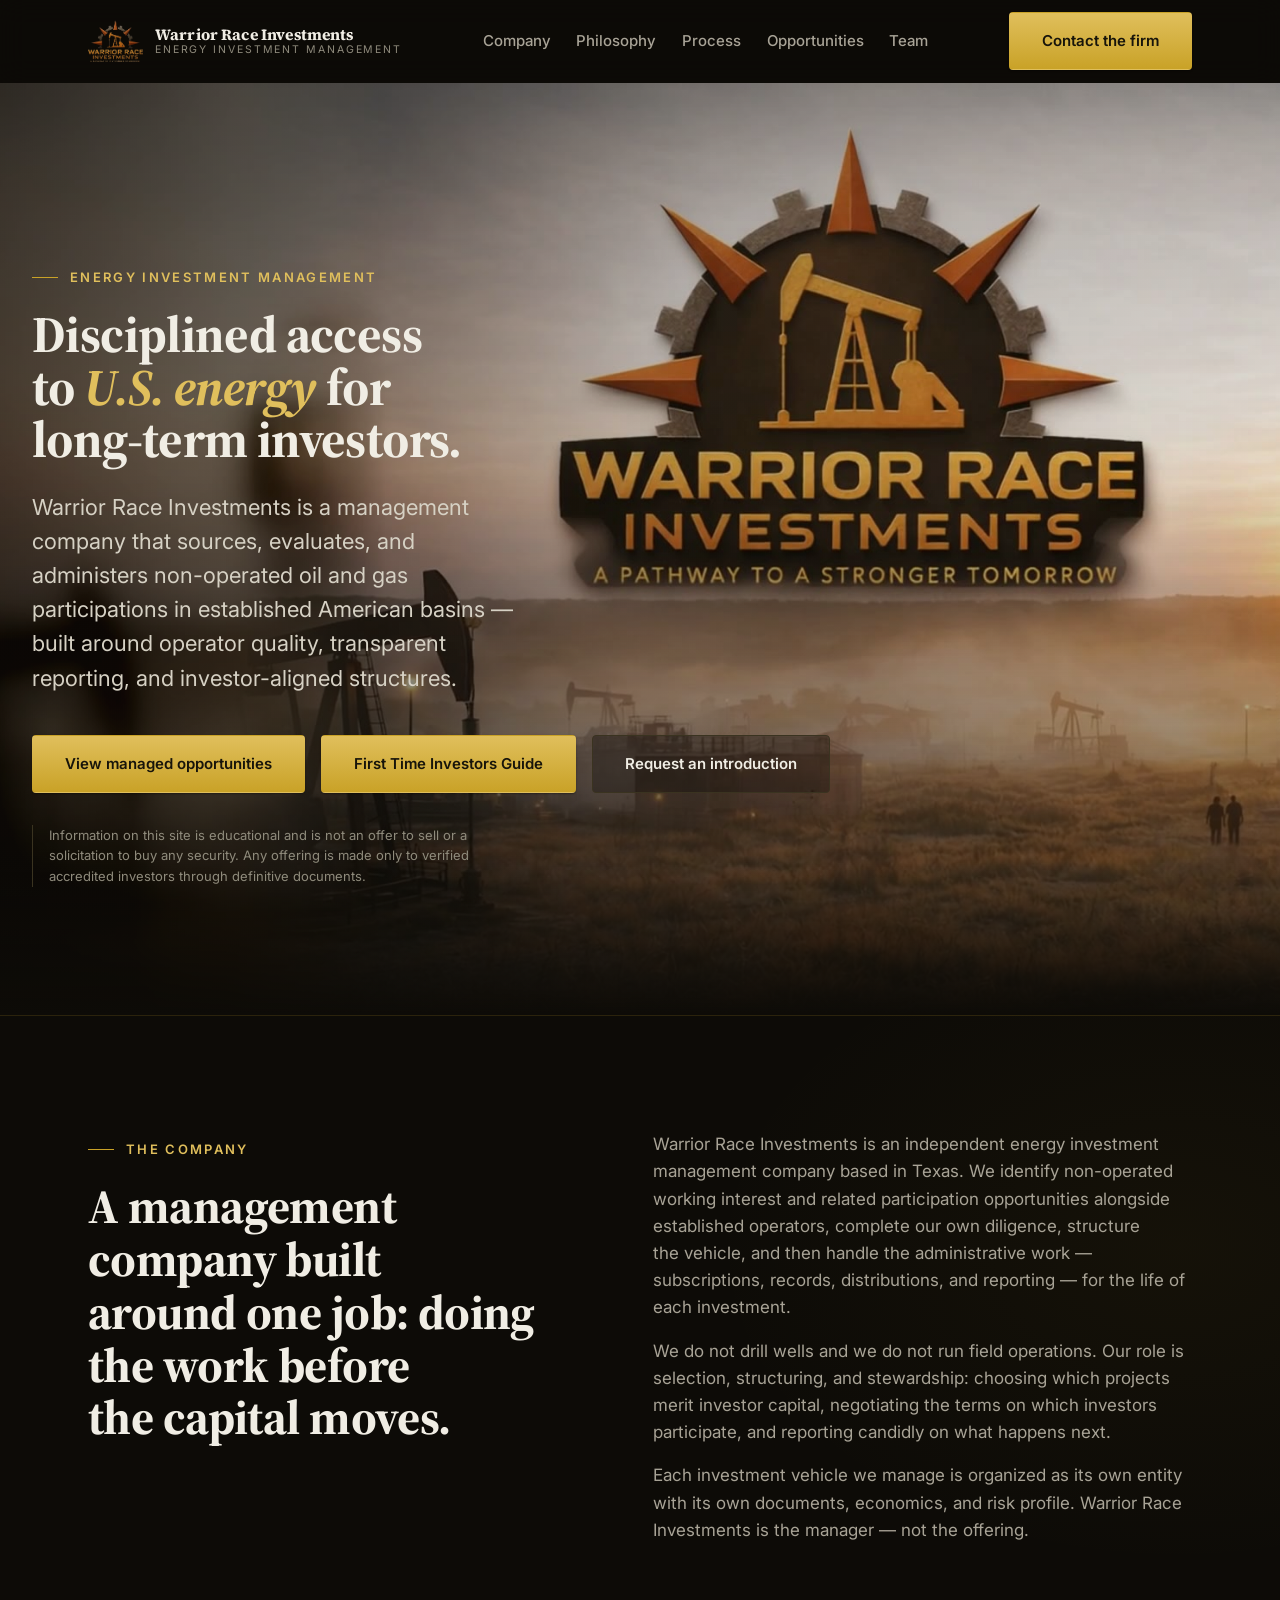
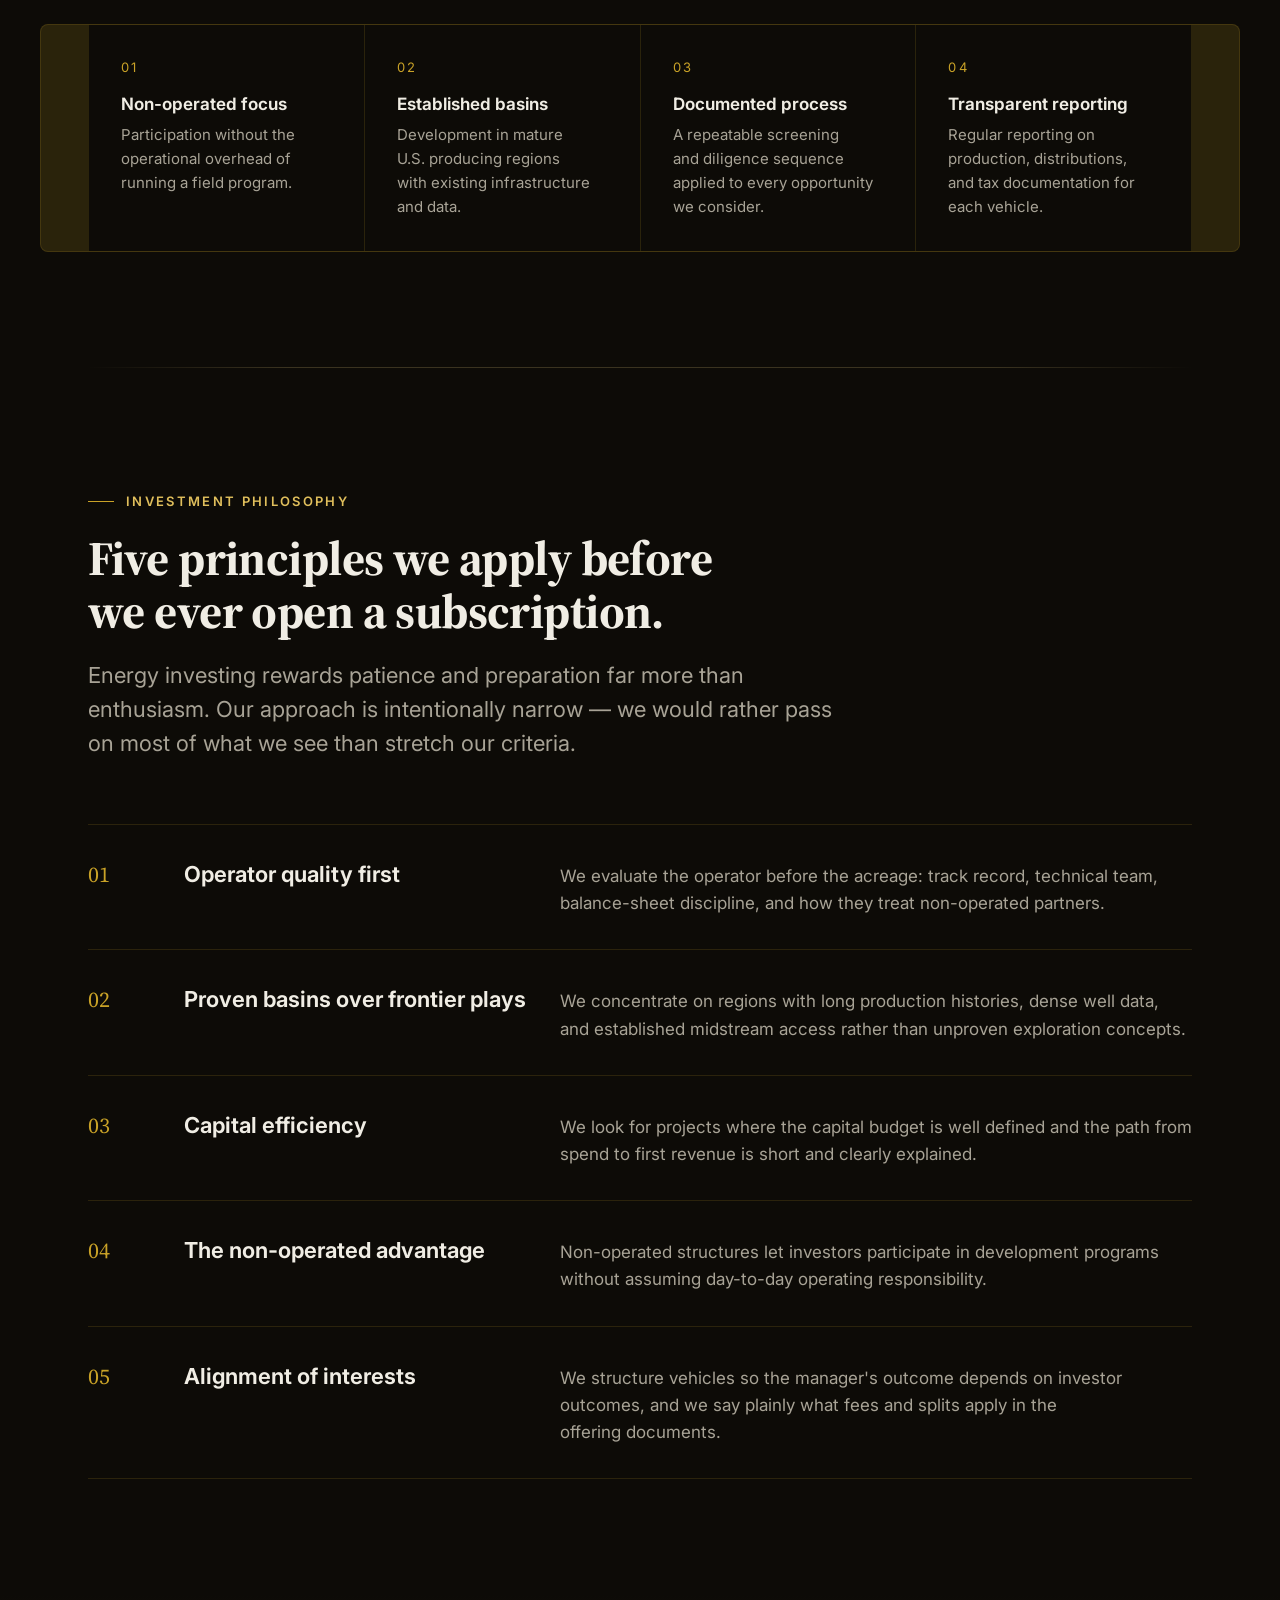
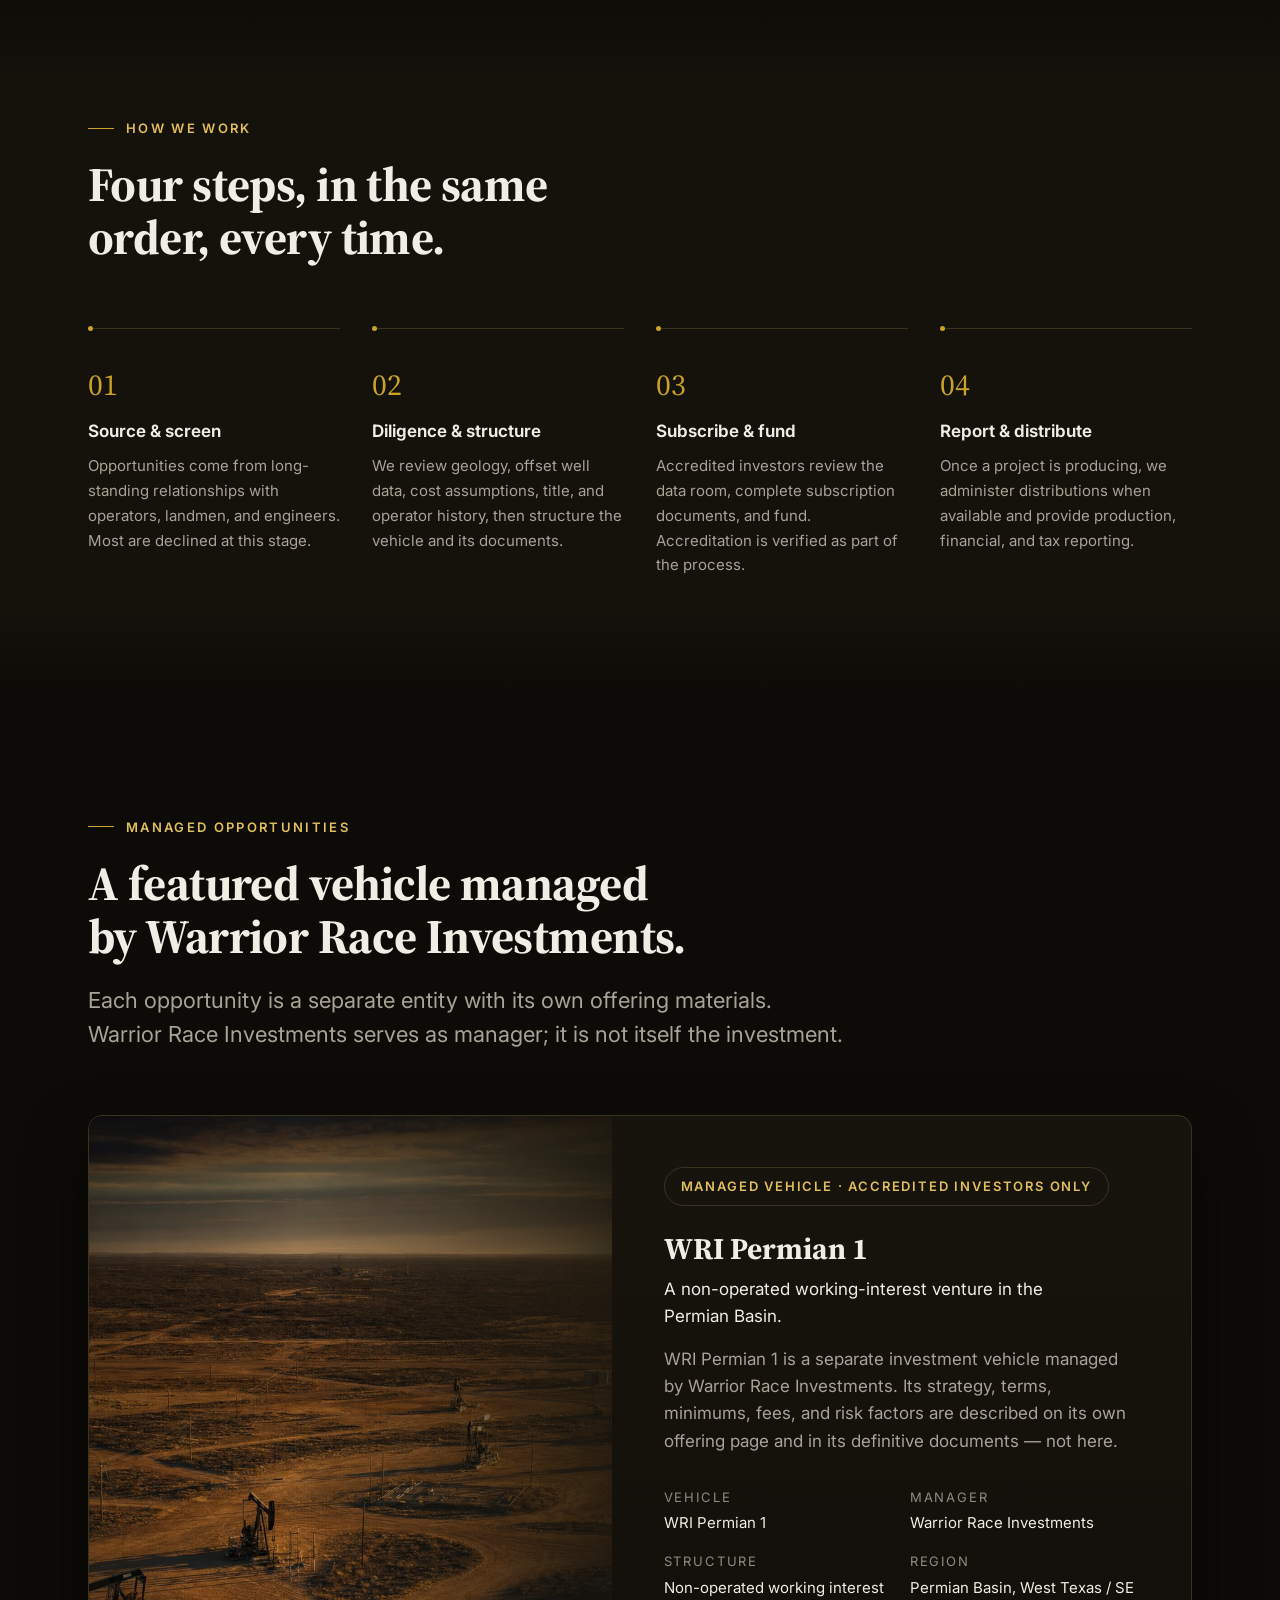
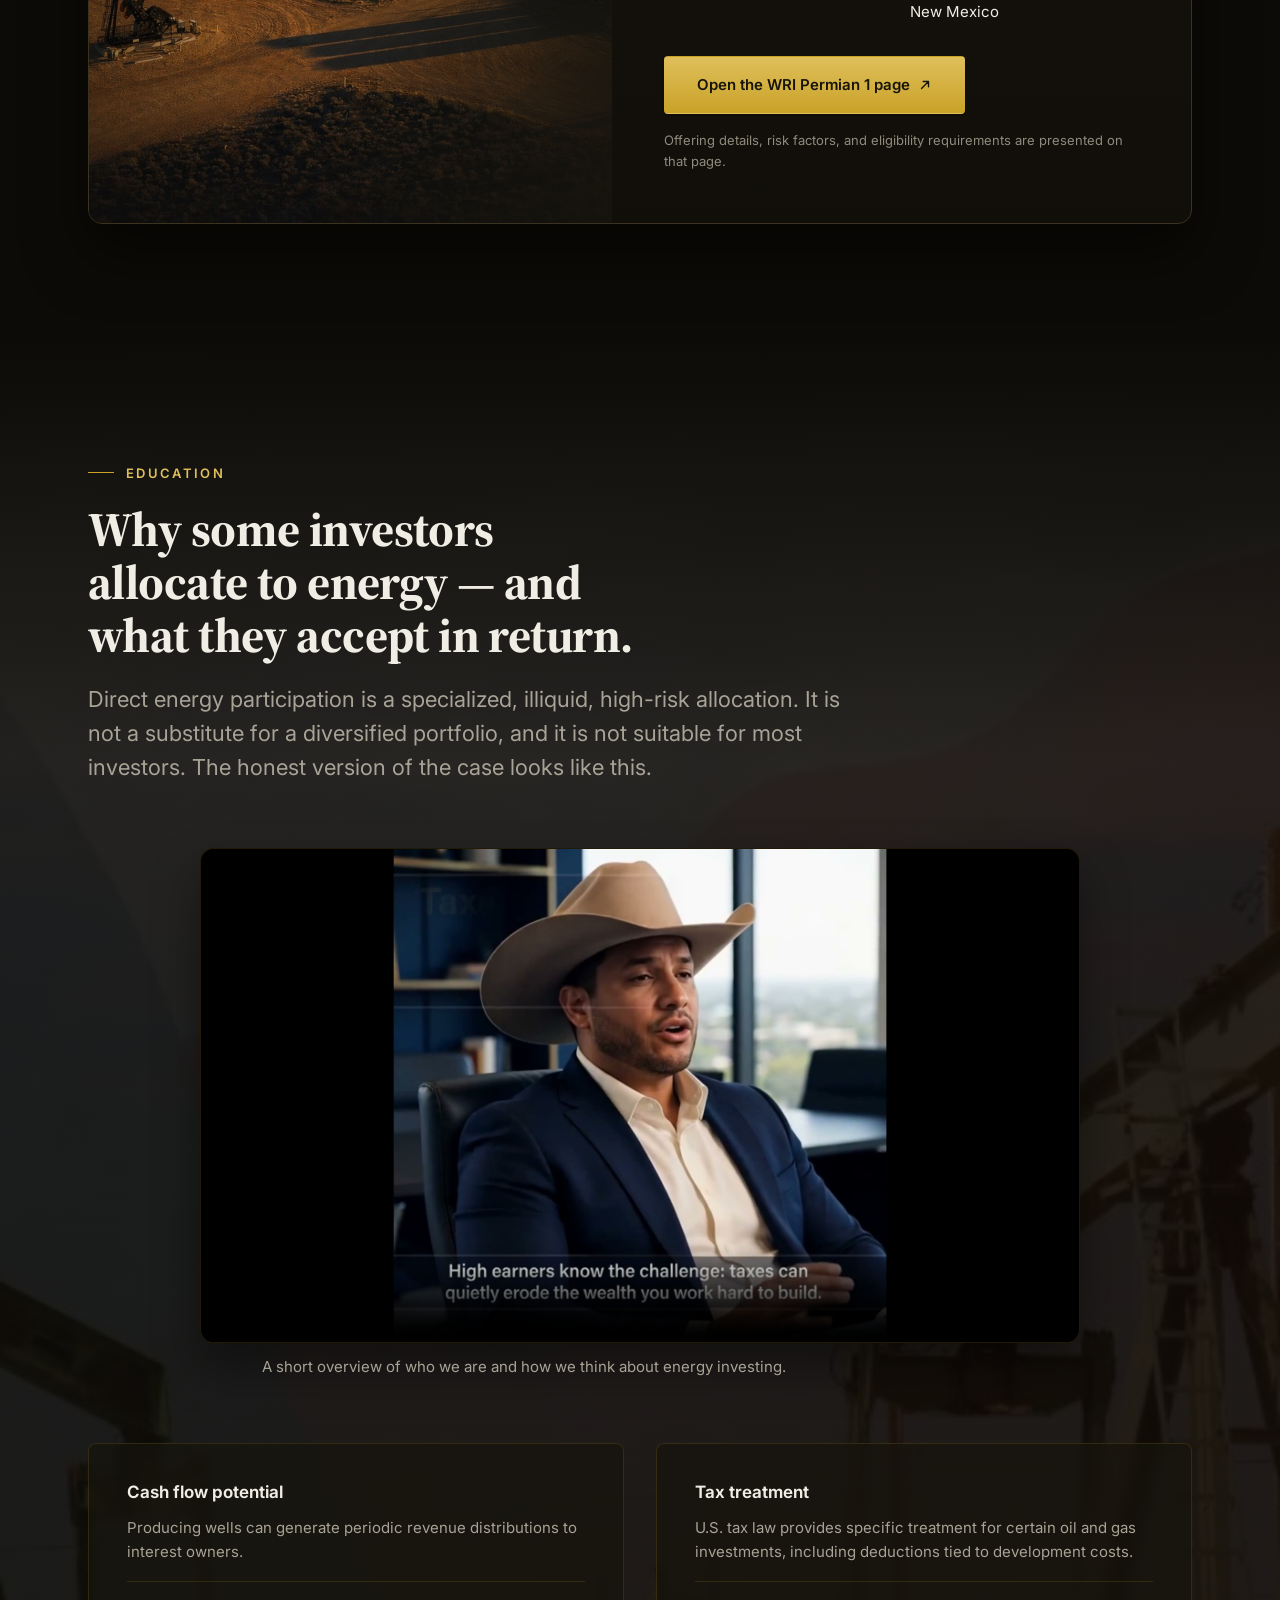
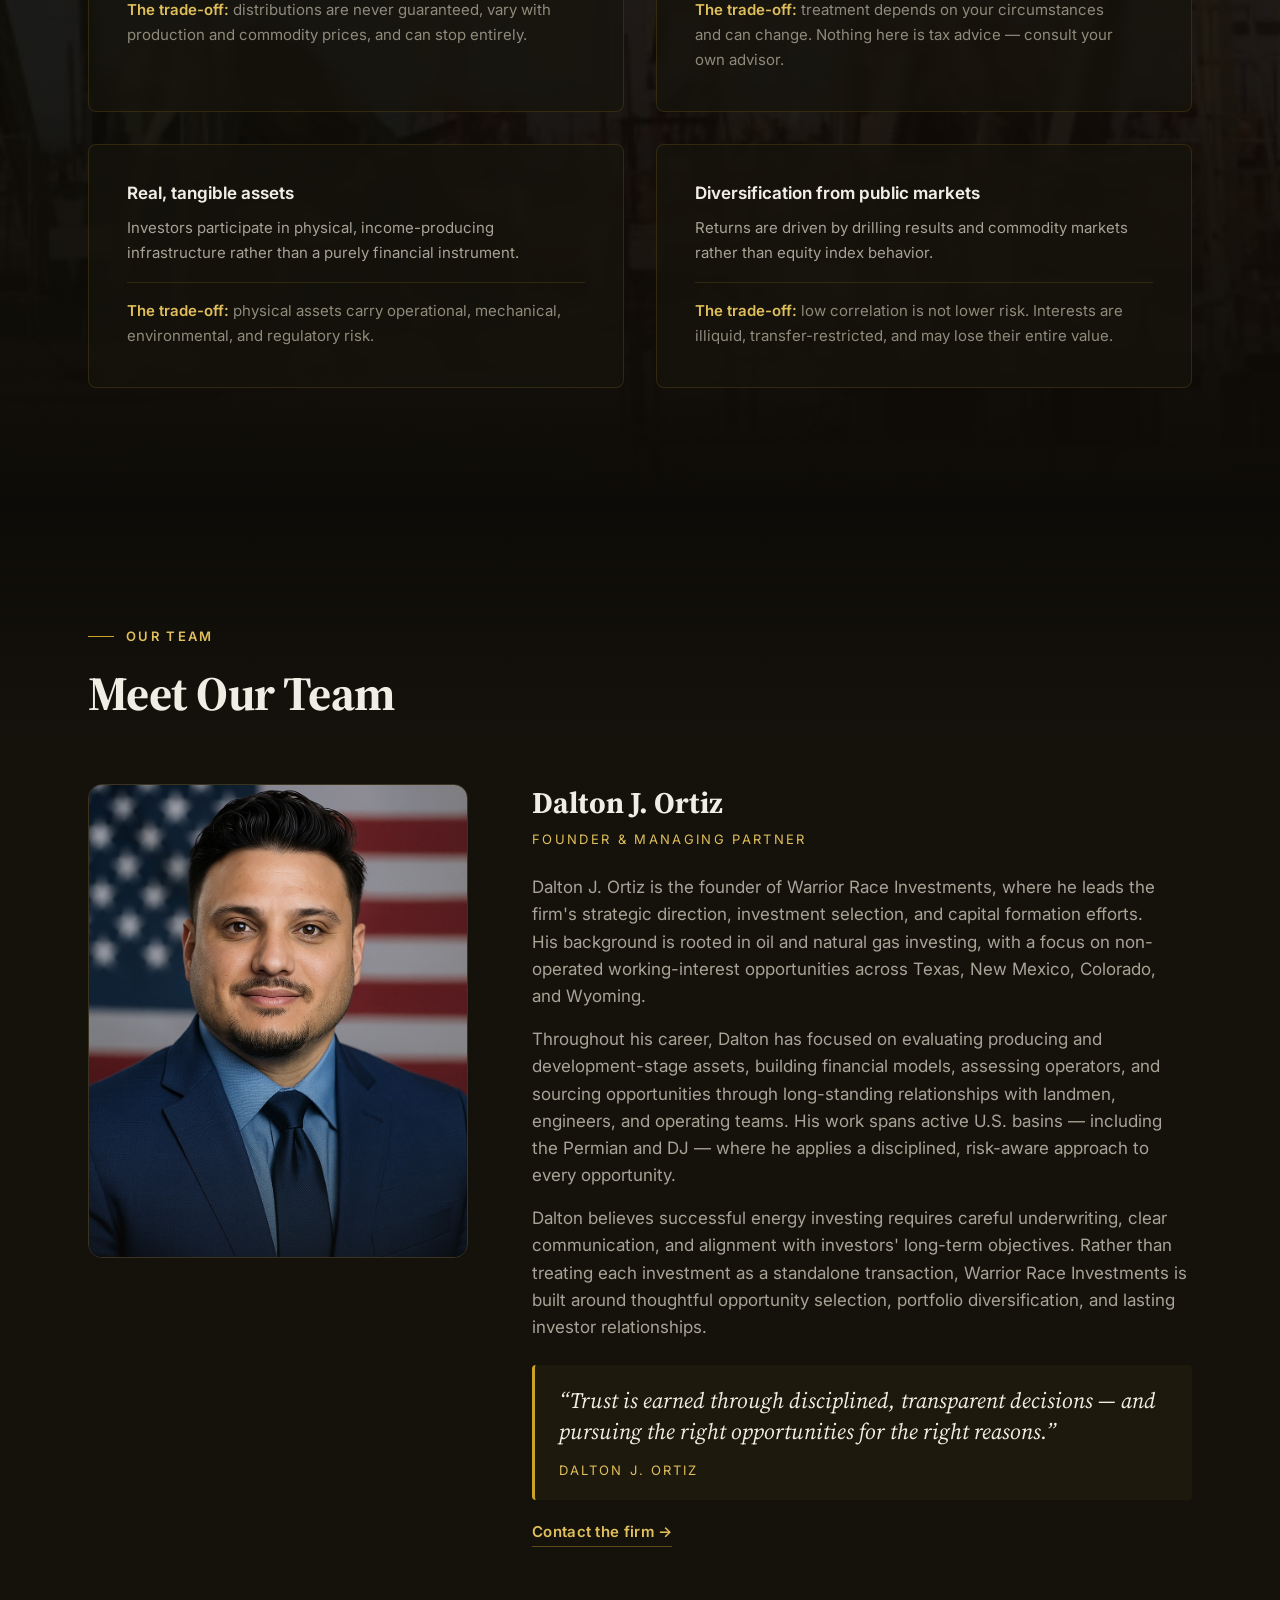
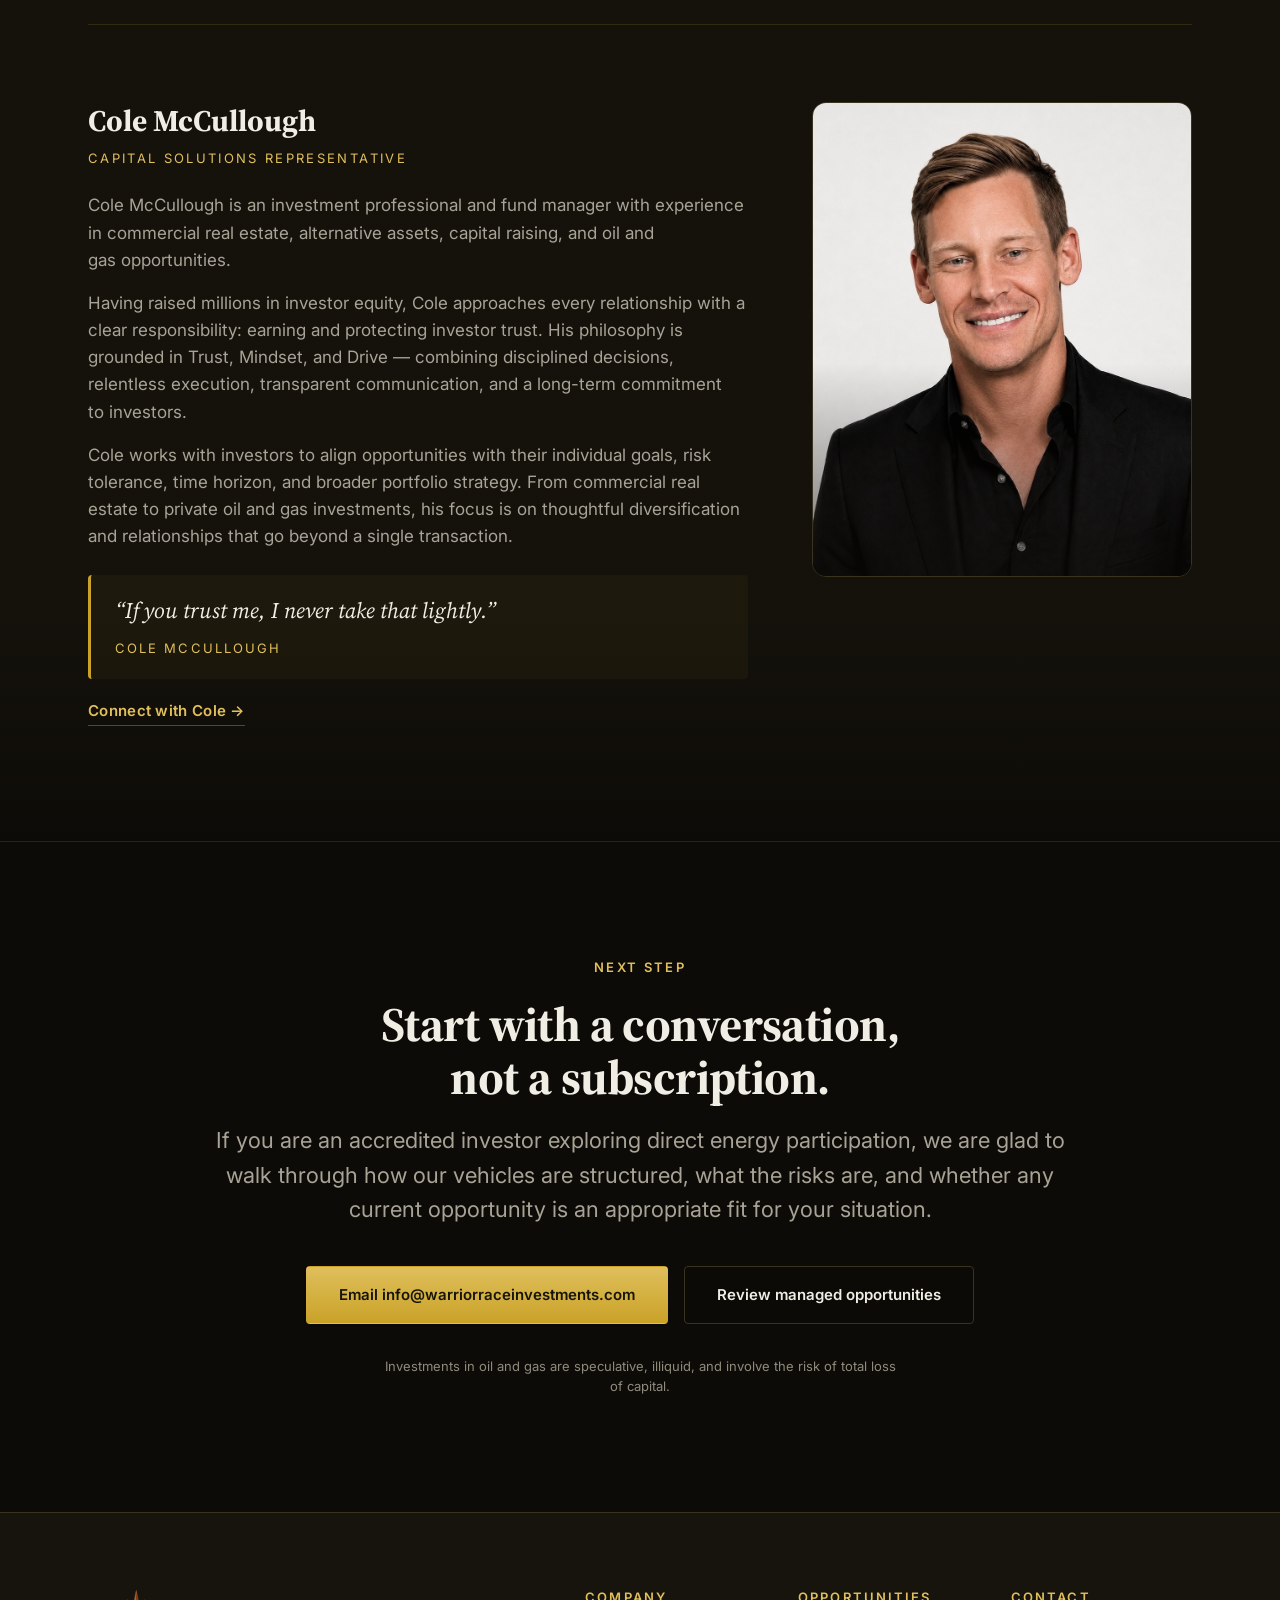
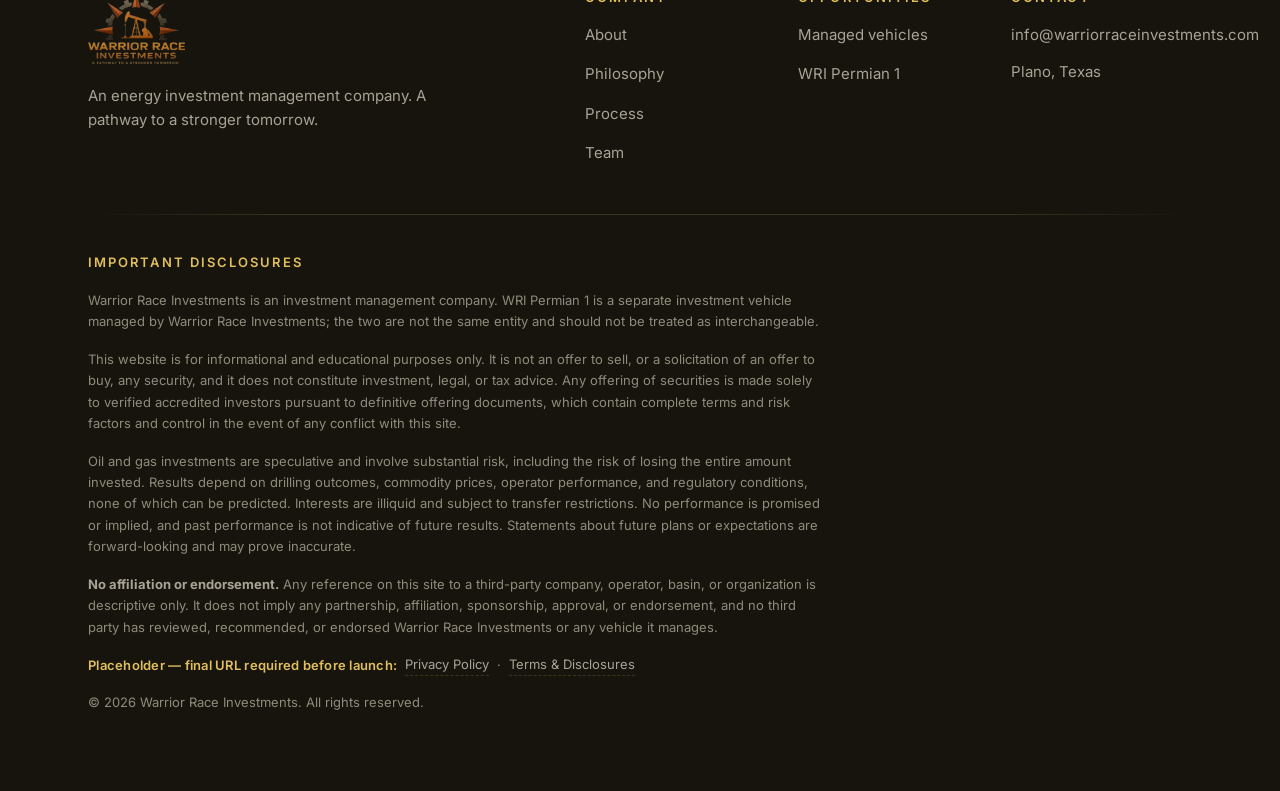
==== index.html @ 0cbcbfbf "Add investor overview video to Why energy section" ====
<!DOCTYPE html>
<html lang="en">
<head>
<meta charset="UTF-8" />
<meta name="viewport" content="width=device-width, initial-scale=1.0" />
<title>Warrior Race Investments | Energy Investment Management</title>
<meta name="description" content="Warrior Race Investments is an energy investment management company focused on disciplined, non-operated oil and gas participation for accredited investors." />
<meta property="og:title" content="Warrior Race Investments" />
<meta property="og:description" content="An energy investment management company focused on operator quality, proven U.S. basins, and transparent reporting." />
<meta property="og:type" content="website" />

<link rel="preconnect" href="https://fonts.googleapis.com" />
<link rel="preconnect" href="https://fonts.gstatic.com" crossorigin />
<link href="https://fonts.googleapis.com/css2?family=Source+Serif+4:ital,wght@0,600;0,700;1,400&family=Inter:wght@400;500;600;700&display=swap" rel="stylesheet" />

<link rel="stylesheet" href="./base.css" />
<link rel="stylesheet" href="./style.css" />

<link rel="icon" href="data:image/svg+xml,%3Csvg xmlns='http://www.w3.org/2000/svg' viewBox='0 0 32 32'%3E%3Crect width='32' height='32' fill='%230D0B07'/%3E%3Cpath d='M16 5 L23 24 H9 Z' fill='none' stroke='%23C9A227' stroke-width='1.5'/%3E%3Cline x1='6' y1='24' x2='26' y2='24' stroke='%23C9A227' stroke-width='1.5'/%3E%3C/svg%3E" />
</head>
<body>

<a class="skip-link" href="#main">Skip to content</a>

<!-- ============================== HEADER ============================== -->
<header class="site-header" id="siteHeader">
  <div class="container">
    <a class="brand" href="#top" aria-label="Warrior Race Investments — home">
      <img src="./assets/wri-logo.png" alt="Warrior Race Investments" width="524" height="401" />
      <span class="brand-wordmark">
        <span class="brand-name">Warrior Race Investments</span>
        <span class="brand-tag">Energy Investment Management</span>
      </span>
    </a>

    <nav class="site-nav" aria-label="Primary">
      <a href="#company">Company</a>
      <a href="#philosophy">Philosophy</a>
      <a href="#process">Process</a>
      <a href="#opportunities">Opportunities</a>
      <a href="#leadership">Team</a>
    </nav>

    <a class="btn btn-primary header-cta" href="mailto:info@warriorraceinvestments.com?subject=Investor%20inquiry%20%E2%80%94%20Warrior%20Race%20Investments">Contact the firm</a>
  </div>
</header>

<main id="main" tabindex="-1">

  <!-- ============================== HERO ============================== -->
  <section class="hero" id="top">
    <div class="hero-media" aria-hidden="true">
      <video
        class="hero-video"
        autoplay
        muted
        loop
        playsinline
        preload="metadata"
        poster="./assets/pipeline-sunset-poster-wide.jpg"
      >
        <source src="./assets/pipeline-sunset-hero-wide.mp4" type="video/mp4" />
      </video>
      <img
        class="hero-fallback"
        src="./assets/field-tank-battery.jpg"
        alt=""
        fetchpriority="high"
        width="1024"
        height="1024"
      />
      <div class="hero-scrim"></div>
    </div>
    <div class="container hero-inner">
      <span class="eyebrow">Energy Investment Management</span>
      <h1>Disciplined access to <em>U.S. energy</em> for long-term investors.</h1>
      <p class="subhead">
        Warrior Race Investments is a management company that sources, evaluates, and administers
        non-operated oil and gas participations in established American basins — built around
        operator quality, transparent reporting, and investor-aligned structures.
      </p>
      <div class="hero-actions">
        <a class="btn btn-primary" href="#opportunities">View managed opportunities</a>
        <a class="btn btn-primary" href="https://wripermianone.github.io/wri-landing-page/guide-request.html">First Time Investors Guide</a>
        <a class="btn btn-outline" href="mailto:info@warriorraceinvestments.com?subject=Introductory%20call%20request">Request an introduction</a>
      </div>
      <p class="hero-note">
        Information on this site is educational and is not an offer to sell or a solicitation to buy
        any security. Any offering is made only to verified accredited investors through definitive documents.
      </p>
    </div>
  </section>

  <!-- ============================== COMPANY ============================== -->
  <section class="section" id="company">
    <div class="container grid-2 reveal">
      <div>
        <p class="section-label">The Company</p>
        <h2>A management company built around one job: doing the work before the capital moves.</h2>
      </div>
      <div class="prose">
        <p>
          Warrior Race Investments is an independent energy investment management company based in
          Texas. We identify non-operated working interest and related participation opportunities
          alongside established operators, complete our own diligence, structure the vehicle, and
          then handle the administrative work — subscriptions, records, distributions, and reporting —
          for the life of each investment.
        </p>
        <p>
          We do not drill wells and we do not run field operations. Our role is selection,
          structuring, and stewardship: choosing which projects merit investor capital, negotiating
          the terms on which investors participate, and reporting candidly on what happens next.
        </p>
        <p>
          Each investment vehicle we manage is organized as its own entity with its own documents,
          economics, and risk profile. Warrior Race Investments is the manager — not the offering.
        </p>
      </div>
    </div>

    <div class="container pillars reveal" role="list">
      <div class="pillar" role="listitem">
        <span class="pillar-index">01</span>
        <h3>Non-operated focus</h3>
        <p>Participation without the operational overhead of running a field program.</p>
      </div>
      <div class="pillar" role="listitem">
        <span class="pillar-index">02</span>
        <h3>Established basins</h3>
        <p>Development in mature U.S. producing regions with existing infrastructure and data.</p>
      </div>
      <div class="pillar" role="listitem">
        <span class="pillar-index">03</span>
        <h3>Documented process</h3>
        <p>A repeatable screening and diligence sequence applied to every opportunity we consider.</p>
      </div>
      <div class="pillar" role="listitem">
        <span class="pillar-index">04</span>
        <h3>Transparent reporting</h3>
        <p>Regular reporting on production, distributions, and tax documentation for each vehicle.</p>
      </div>
    </div>
  </section>

  <div class="container"><div class="section-divider"></div></div>

  <!-- ============================== PHILOSOPHY ============================== -->
  <section class="section" id="philosophy">
    <div class="container">
      <div class="section-head reveal">
        <p class="section-label">Investment Philosophy</p>
        <h2>Five principles we apply before we ever open a subscription.</h2>
        <p class="lede">
          Energy investing rewards patience and preparation far more than enthusiasm. Our approach is
          intentionally narrow — we would rather pass on most of what we see than stretch our criteria.
        </p>
      </div>

      <ol class="principles reveal">
        <li>
          <h3>Operator quality first</h3>
          <p>We evaluate the operator before the acreage: track record, technical team, balance-sheet discipline, and how they treat non-operated partners.</p>
        </li>
        <li>
          <h3>Proven basins over frontier plays</h3>
          <p>We concentrate on regions with long production histories, dense well data, and established midstream access rather than unproven exploration concepts.</p>
        </li>
        <li>
          <h3>Capital efficiency</h3>
          <p>We look for projects where the capital budget is well defined and the path from spend to first revenue is short and clearly explained.</p>
        </li>
        <li>
          <h3>The non-operated advantage</h3>
          <p>Non-operated structures let investors participate in development programs without assuming day-to-day operating responsibility.</p>
        </li>
        <li>
          <h3>Alignment of interests</h3>
          <p>We structure vehicles so the manager's outcome depends on investor outcomes, and we say plainly what fees and splits apply in the offering documents.</p>
        </li>
      </ol>
    </div>
  </section>

  <!-- ============================== PROCESS ============================== -->
  <section class="section section-alt" id="process">
    <div class="container">
      <div class="section-head reveal">
        <p class="section-label">How We Work</p>
        <h2>Four steps, in the same order, every time.</h2>
      </div>

      <div class="steps reveal">
        <article class="step">
          <span class="step-num">01</span>
          <h3>Source &amp; screen</h3>
          <p>Opportunities come from long-standing relationships with operators, landmen, and engineers. Most are declined at this stage.</p>
        </article>
        <article class="step">
          <span class="step-num">02</span>
          <h3>Diligence &amp; structure</h3>
          <p>We review geology, offset well data, cost assumptions, title, and operator history, then structure the vehicle and its documents.</p>
        </article>
        <article class="step">
          <span class="step-num">03</span>
          <h3>Subscribe &amp; fund</h3>
          <p>Accredited investors review the data room, complete subscription documents, and fund. Accreditation is verified as part of the process.</p>
        </article>
        <article class="step">
          <span class="step-num">04</span>
          <h3>Report &amp; distribute</h3>
          <p>Once a project is producing, we administer distributions when available and provide production, financial, and tax reporting.</p>
        </article>
      </div>
    </div>
  </section>

  <!-- ============================== OPPORTUNITIES ============================== -->
  <section class="section" id="opportunities">
    <div class="container">
      <div class="section-head reveal">
        <p class="section-label">Managed Opportunities</p>
        <h2>A featured vehicle managed by Warrior Race Investments.</h2>
        <p class="lede">
          Each opportunity is a separate entity with its own offering materials. Warrior Race
          Investments serves as manager; it is not itself the investment.
        </p>
      </div>

      <article class="deal-card reveal">
        <div class="deal-media">
          <img src="./assets/permian-aerial.jpg" alt="Aerial view of a Permian Basin development area at sunset — illustrative" loading="lazy" width="1800" height="1200" />
        </div>
        <div class="deal-body">
          <span class="deal-badge">Managed vehicle &middot; Accredited investors only</span>
          <h3>WRI Permian 1</h3>
          <p class="deal-sub">A non-operated working-interest venture in the Permian Basin.</p>
          <p>
            WRI Permian 1 is a separate investment vehicle managed by Warrior Race Investments. Its
            strategy, terms, minimums, fees, and risk factors are described on its own offering page
            and in its definitive documents — not here.
          </p>
          <ul class="deal-facts" role="list">
            <li><span>Vehicle</span> WRI Permian 1</li>
            <li><span>Manager</span> Warrior Race Investments</li>
            <li><span>Structure</span> Non-operated working interest</li>
            <li><span>Region</span> Permian Basin, West Texas / SE New Mexico</li>
          </ul>
          <a class="btn btn-primary" href="https://wripermianone.github.io/wri-landing-page/" target="_blank" rel="noopener noreferrer">
            Open the WRI Permian 1 page
            <svg aria-hidden="true" width="14" height="14" viewBox="0 0 16 16" fill="none"><path d="M4 12L12 4M12 4H6M12 4v6" stroke="currentColor" stroke-width="1.6" stroke-linecap="round" stroke-linejoin="round"/></svg>
            <span class="sr-only">(opens in a new tab)</span>
          </a>
          <p class="deal-note">Offering details, risk factors, and eligibility requirements are presented on that page.</p>
        </div>
      </article>
    </div>
  </section>

  <!-- ============================== WHY ENERGY ============================== -->
  <section class="section why" id="why-energy">
    <div class="why-media" aria-hidden="true">
      <img src="./assets/texas-pumpjacks.jpg" alt="" loading="lazy" width="1024" height="576" />
      <div class="why-scrim"></div>
    </div>
    <div class="container">
      <div class="section-head reveal">
        <p class="section-label">Education</p>
        <h2>Why some investors allocate to energy — and what they accept in return.</h2>
        <p class="lede">
          Direct energy participation is a specialized, illiquid, high-risk allocation. It is not a
          substitute for a diversified portfolio, and it is not suitable for most investors. The
          honest version of the case looks like this.
        </p>
      </div>

      <div class="why-video reveal">
        <video
          controls
          preload="metadata"
          playsinline
          poster="./assets/wri-investor-overview-poster.jpg"
          aria-label="Warrior Race Investments overview video"
        >
          <source src="./assets/wri-investor-overview.mp4" type="video/mp4" />
          Your browser does not support embedded video.
        </video>
        <p class="why-video-caption">A short overview of who we are and how we think about energy investing.</p>
      </div>

      <div class="why-grid reveal">
        <div class="why-card">
          <h3>Cash flow potential</h3>
          <p>Producing wells can generate periodic revenue distributions to interest owners.</p>
          <p class="counter"><span>The trade-off:</span> distributions are never guaranteed, vary with production and commodity prices, and can stop entirely.</p>
        </div>
        <div class="why-card">
          <h3>Tax treatment</h3>
          <p>U.S. tax law provides specific treatment for certain oil and gas investments, including deductions tied to development costs.</p>
          <p class="counter"><span>The trade-off:</span> treatment depends on your circumstances and can change. Nothing here is tax advice — consult your own advisor.</p>
        </div>
        <div class="why-card">
          <h3>Real, tangible assets</h3>
          <p>Investors participate in physical, income-producing infrastructure rather than a purely financial instrument.</p>
          <p class="counter"><span>The trade-off:</span> physical assets carry operational, mechanical, environmental, and regulatory risk.</p>
        </div>
        <div class="why-card">
          <h3>Diversification from public markets</h3>
          <p>Returns are driven by drilling results and commodity markets rather than equity index behavior.</p>
          <p class="counter"><span>The trade-off:</span> low correlation is not lower risk. Interests are illiquid, transfer-restricted, and may lose their entire value.</p>
        </div>
      </div>
    </div>
  </section>

  <!-- ============================== LEADERSHIP ============================== -->
  <section class="section section-alt" id="leadership">
    <div class="container">
      <div class="section-head reveal">
        <p class="section-label">Our Team</p>
        <h2>Meet Our Team</h2>
      </div>

      <div class="team reveal">
      <div class="leader">
        <figure class="leader-photo">
          <img src="./assets/dalton-ortiz.jpg" alt="Portrait of Dalton J. Ortiz, Founder and Managing Partner of Warrior Race Investments" loading="lazy" width="900" height="1350" />
        </figure>
        <div class="leader-body">
          <h3>Dalton J. Ortiz</h3>
          <p class="leader-role">Founder &amp; Managing Partner</p>
          <p>
            Dalton J. Ortiz is the founder of Warrior Race Investments, where he leads the firm's
            strategic direction, investment selection, and capital formation efforts. His background
            is rooted in oil and natural gas investing, with a focus on non-operated working-interest
            opportunities across Texas, New Mexico, Colorado, and Wyoming.
          </p>
          <p>
            Throughout his career, Dalton has focused on evaluating producing and development-stage
            assets, building financial models, assessing operators, and sourcing opportunities through
            long-standing relationships with landmen, engineers, and operating teams. His work spans
            active U.S. basins &mdash; including the Permian and DJ &mdash; where he applies a disciplined,
            risk-aware approach to every opportunity.
          </p>
          <p>
            Dalton believes successful energy investing requires careful underwriting, clear
            communication, and alignment with investors' long-term objectives. Rather than treating each
            investment as a standalone transaction, Warrior Race Investments is built around thoughtful
            opportunity selection, portfolio diversification, and lasting investor relationships.
          </p>
          <blockquote class="leader-quote">
            <p>&ldquo;Trust is earned through disciplined, transparent decisions &mdash; and pursuing the right opportunities for the right reasons.&rdquo;</p>
            <cite>Dalton J. Ortiz</cite>
          </blockquote>
          <a class="text-link" href="mailto:info@warriorraceinvestments.com?subject=Introduction%20request">Contact the firm &rarr;</a>
        </div>
      </div>

      <div class="leader leader-reverse">
        <figure class="leader-photo">
          <img src="./assets/cole-mccullough.jpg" alt="Portrait of Cole McCullough, Capital Solutions Representative at Warrior Race Investments" loading="lazy" width="800" height="1000" />
        </figure>
        <div class="leader-body">
          <h3>Cole McCullough</h3>
          <p class="leader-role">Capital Solutions Representative</p>
          <p>
            Cole McCullough is an investment professional and fund manager with experience in
            commercial real estate, alternative assets, capital raising, and oil and gas
            opportunities.
          </p>
          <p>
            Having raised millions in investor equity, Cole approaches every relationship with a
            clear responsibility: earning and protecting investor trust. His philosophy is grounded
            in Trust, Mindset, and Drive &mdash; combining disciplined decisions, relentless execution,
            transparent communication, and a long-term commitment to investors.
          </p>
          <p>
            Cole works with investors to align opportunities with their individual goals, risk
            tolerance, time horizon, and broader portfolio strategy. From commercial real estate to
            private oil and gas investments, his focus is on thoughtful diversification and
            relationships that go beyond a single transaction.
          </p>
          <blockquote class="leader-quote">
            <p>&ldquo;If you trust me, I never take that lightly.&rdquo;</p>
            <cite>Cole McCullough</cite>
          </blockquote>
          <a class="text-link" href="mailto:info@warriorraceinvestments.com?subject=Capital%20solutions%20%E2%80%94%20Cole%20McCullough">Connect with Cole &rarr;</a>
        </div>
      </div>
      </div>
    </div>
  </section>

  <!-- ============================== FINAL CTA ============================== -->
  <section class="section cta" id="contact">
    <div class="container cta-inner reveal">
      <p class="section-label">Next Step</p>
      <h2>Start with a conversation, not a subscription.</h2>
      <p class="lede">
        If you are an accredited investor exploring direct energy participation, we are glad to walk
        through how our vehicles are structured, what the risks are, and whether any current
        opportunity is an appropriate fit for your situation.
      </p>
      <div class="hero-actions">
        <a class="btn btn-primary" href="mailto:info@warriorraceinvestments.com?subject=Introductory%20call%20request">Email info@warriorraceinvestments.com</a>
        <a class="btn btn-outline" href="#opportunities">Review managed opportunities</a>
      </div>
      <p class="hero-note">Investments in oil and gas are speculative, illiquid, and involve the risk of total loss of capital.</p>
    </div>
  </section>

</main>

<!-- ============================== FOOTER ============================== -->
<footer class="site-footer">
  <div class="container">
    <div class="footer-top">
      <div class="footer-brand">
        <img src="./assets/wri-logo.png" alt="Warrior Race Investments" width="524" height="401" />
        <p>An energy investment management company. A pathway to a stronger tomorrow.</p>
      </div>
      <div class="footer-cols">
        <div>
          <h4>Company</h4>
          <ul role="list">
            <li><a href="#company">About</a></li>
            <li><a href="#philosophy">Philosophy</a></li>
            <li><a href="#process">Process</a></li>
            <li><a href="#leadership">Team</a></li>
          </ul>
        </div>
        <div>
          <h4>Opportunities</h4>
          <ul role="list">
            <li><a href="#opportunities">Managed vehicles</a></li>
            <li><a href="https://wripermianone.github.io/wri-landing-page/" target="_blank" rel="noopener noreferrer">WRI Permian 1 <span class="sr-only">(opens in a new tab)</span></a></li>
          </ul>
        </div>
        <div>
          <h4>Contact</h4>
          <ul role="list">
            <li><a href="mailto:info@warriorraceinvestments.com">info@warriorraceinvestments.com</a></li>
            <li class="muted">Plano, Texas</li>
          </ul>
        </div>
      </div>
    </div>

    <div class="section-divider"></div>

    <div class="footer-legal">
      <h4>Important disclosures</h4>
      <p>
        Warrior Race Investments is an investment management company. WRI Permian 1 is a separate
        investment vehicle managed by Warrior Race Investments; the two are not the same entity and
        should not be treated as interchangeable.
      </p>
      <p>
        This website is for informational and educational purposes only. It is not an offer to sell,
        or a solicitation of an offer to buy, any security, and it does not constitute investment,
        legal, or tax advice. Any offering of securities is made solely to verified accredited
        investors pursuant to definitive offering documents, which contain complete terms and risk
        factors and control in the event of any conflict with this site.
      </p>
      <p>
        Oil and gas investments are speculative and involve substantial risk, including the risk of
        losing the entire amount invested. Results depend on drilling outcomes, commodity prices,
        operator performance, and regulatory conditions, none of which can be predicted. Interests
        are illiquid and subject to transfer restrictions. No performance is promised or implied, and
        past performance is not indicative of future results. Statements about future plans or
        expectations are forward-looking and may prove inaccurate.
      </p>
      <p>
        <strong>No affiliation or endorsement.</strong> Any reference on this site to a third-party
        company, operator, basin, or organization is descriptive only. It does not imply any
        partnership, affiliation, sponsorship, approval, or endorsement, and no third party has
        reviewed, recommended, or endorsed Warrior Race Investments or any vehicle it manages.
      </p>
      <p class="footer-placeholders">
        <span class="placeholder-note">Placeholder — final URL required before launch:</span>
        <span class="placeholder-link" aria-disabled="true" title="Destination URL not yet provided">Privacy Policy</span>
        <span class="placeholder-sep">·</span>
        <span class="placeholder-link" aria-disabled="true" title="Destination URL not yet provided">Terms &amp; Disclosures</span>
      </p>
      <p class="copyright">&copy; <span id="year">2026</span> Warrior Race Investments. All rights reserved.</p>
    </div>
  </div>
</footer>

<script src="./app.js"></script>
</body>
</html>
---- base.css ----
/* base.css */
*,
*::before,
*::after {
  box-sizing: border-box;
  margin: 0;
  padding: 0;
}

html {
  -moz-text-size-adjust: none;
  -webkit-text-size-adjust: none;
  text-size-adjust: none;
  -webkit-font-smoothing: antialiased;
  -moz-osx-font-smoothing: grayscale;
  text-rendering: optimizeLegibility;
  scroll-behavior: smooth;
  hanging-punctuation: first last;
  scroll-padding-top: var(--space-16);
}

body {
  min-height: 100dvh;
  line-height: 1.6;
  font-family: var(--font-body, sans-serif);
  font-size: var(--text-base);
  color: var(--color-text);
  background-color: var(--color-bg);
}

img,
picture,
video,
canvas,
svg {
  display: block;
  max-width: 100%;
  height: auto;
}
ul[role='list'],
ol[role='list'] {
  list-style: none;
}
input,
button,
textarea,
select {
  font: inherit;
  color: inherit;
}

h1,
h2,
h3,
h4,
h5,
h6 {
  text-wrap: balance;
  line-height: 1.15;
}
p,
li,
figcaption {
  text-wrap: pretty;
  max-width: 72ch;
}

::selection {
  background: color-mix(in oklab, var(--color-primary) 25%, transparent);
  color: var(--color-text);
}

:focus-visible {
  outline: 2px solid var(--color-primary);
  outline-offset: 3px;
  border-radius: var(--radius-sm);
}

@media (prefers-reduced-motion: reduce) {
  *,
  *::before,
  *::after {
    animation-duration: 0.01ms !important;
    animation-iteration-count: 1 !important;
    transition-duration: 0.01ms !important;
    scroll-behavior: auto !important;
  }
}

button {
  cursor: pointer;
  background: none;
  border: none;
}
table {
  border-collapse: collapse;
  width: 100%;
}

a,
button,
[role='button'],
[role='link'],
input,
textarea,
select {
  transition:
    color var(--transition-interactive),
    background var(--transition-interactive),
    border-color var(--transition-interactive),
    box-shadow var(--transition-interactive);
}

.sr-only {
  position: absolute;
  width: 1px;
  height: 1px;
  padding: 0;
  margin: -1px;
  overflow: hidden;
  clip: rect(0, 0, 0, 0);
  white-space: nowrap;
  border-width: 0;
}
---- style.css ----
/* ==========================================================================
   Warrior Race Investments — company site
   Dark charcoal / warm gold / cream. Visually related to the WRI Permian 1
   deal page, but composed as a broader institutional company site.
   ========================================================================== */

:root {
  /* Type scale */
  --text-xs: clamp(0.75rem, 0.7rem + 0.2vw, 0.8125rem);
  --text-sm: clamp(0.875rem, 0.83rem + 0.2vw, 0.9375rem);
  --text-base: clamp(1rem, 0.96rem + 0.2vw, 1.0625rem);
  --text-lg: clamp(1.125rem, 1rem + 0.6vw, 1.375rem);
  --text-xl: clamp(1.375rem, 1.15rem + 1vw, 1.875rem);
  --text-2xl: clamp(1.875rem, 1.3rem + 2.2vw, 3rem);
  --text-3xl: clamp(2.5rem, 1.4rem + 4vw, 4.25rem);

  /* Spacing */
  --space-1: 0.25rem;
  --space-2: 0.5rem;
  --space-3: 0.75rem;
  --space-4: 1rem;
  --space-5: 1.25rem;
  --space-6: 1.5rem;
  --space-8: 2rem;
  --space-10: 2.5rem;
  --space-12: 3rem;
  --space-16: 4rem;
  --space-20: 5rem;
  --space-24: 6rem;
  --space-32: 8rem;

  /* Color */
  --color-bg: #0d0b07;
  --color-surface: #17140d;
  --color-surface-alt: #1e1a11;
  --color-border: #3a3320;
  --color-border-soft: rgba(201, 162, 39, 0.16);
  --color-gold: #c9a227;
  --color-gold-light: #e0bf5c;
  --color-text: #f0ede4;
  --color-text-muted: #a8a396;
  --color-text-faint: #8f8b7c;

  --color-primary: var(--color-gold);

  --radius-sm: 0.25rem;
  --radius-md: 0.5rem;
  --radius-lg: 0.875rem;
  --radius-full: 9999px;

  --transition-interactive: 180ms cubic-bezier(0.16, 1, 0.3, 1);

  --shadow-sm: 0 1px 2px rgba(0, 0, 0, 0.35);
  --shadow-md: 0 10px 30px rgba(0, 0, 0, 0.45);
  --shadow-lg: 0 28px 60px rgba(0, 0, 0, 0.55);

  --content-narrow: 680px;
  --content-default: 980px;
  --content-wide: 1200px;

  --font-display: 'Source Serif 4', Georgia, serif;
  --font-body: 'Inter', 'Helvetica Neue', Arial, sans-serif;
}

body {
  background-color: var(--color-bg);
  background-image:
    radial-gradient(ellipse 900px 520px at 12% -8%, rgba(201, 162, 39, 0.07), transparent 62%),
    radial-gradient(ellipse 760px 520px at 92% 12%, rgba(201, 162, 39, 0.045), transparent 62%);
  background-repeat: no-repeat;
  color: var(--color-text);
  font-family: var(--font-body);
  overflow-x: hidden;
}

::selection { background: rgba(201, 162, 39, 0.28); color: var(--color-text); }

a { color: var(--color-gold-light); text-decoration: none; }
a:hover { color: var(--color-gold); }

h1, h2 { font-family: var(--font-display); font-weight: 700; color: var(--color-text); letter-spacing: -0.012em; }
h1 { font-size: var(--text-3xl); line-height: 1.03; }
h1 em { font-style: italic; color: var(--color-gold-light); }
h2 { font-size: var(--text-2xl); line-height: 1.1; }
h3 { font-family: var(--font-body); font-weight: 650; font-size: var(--text-lg); line-height: 1.25; color: var(--color-text); }
h4 { font-family: var(--font-body); font-size: var(--text-xs); font-weight: 600; letter-spacing: 0.16em; text-transform: uppercase; color: var(--color-gold-light); }
p { color: var(--color-text-muted); font-size: var(--text-base); }

.container {
  width: 100%;
  max-width: var(--content-wide);
  margin-inline: auto;
  padding-inline: clamp(var(--space-5), 5vw, var(--space-12));
}

.section { padding-block: clamp(var(--space-20), 9vw, var(--space-32)); position: relative; }
.section-alt { background: linear-gradient(180deg, transparent, rgba(23, 20, 13, 0.75) 12%, rgba(23, 20, 13, 0.75) 88%, transparent); }

.section-divider {
  height: 1px;
  background: linear-gradient(90deg, transparent, var(--color-border) 18%, var(--color-border) 82%, transparent);
  width: 100%;
}

.eyebrow, .section-label {
  display: inline-flex;
  align-items: center;
  gap: var(--space-3);
  font-size: var(--text-xs);
  font-weight: 600;
  letter-spacing: 0.18em;
  text-transform: uppercase;
  color: var(--color-gold-light);
  margin-bottom: var(--space-5);
}
.eyebrow::before, .section-label::before {
  content: '';
  width: 26px;
  height: 1px;
  background: var(--color-gold);
  flex-shrink: 0;
}

.section-head { max-width: 760px; margin-bottom: clamp(var(--space-10), 5vw, var(--space-16)); }
.section-head h2 { margin-bottom: var(--space-5); }
.lede { font-size: var(--text-lg); line-height: 1.55; color: var(--color-text-muted); }

.prose p + p { margin-top: var(--space-4); }

.skip-link {
  position: absolute;
  left: var(--space-4);
  top: -100px;
  z-index: 100;
  background: var(--color-gold);
  color: #17140a;
  padding: var(--space-3) var(--space-5);
  border-radius: var(--radius-sm);
  font-weight: 600;
}
.skip-link:focus { top: var(--space-4); color: #17140a; }

.text-link {
  display: inline-block;
  margin-top: var(--space-5);
  font-weight: 600;
  font-size: var(--text-sm);
  letter-spacing: 0.02em;
  border-bottom: 1px solid rgba(201, 162, 39, 0.4);
  padding-bottom: 2px;
}
.text-link:hover { border-color: var(--color-gold); }

/* ============================== Header ============================== */

.site-header {
  position: sticky;
  top: 0;
  z-index: 50;
  background: rgba(13, 11, 7, 0.72);
  backdrop-filter: blur(14px);
  border-bottom: 1px solid transparent;
  transition: background var(--transition-interactive), border-color var(--transition-interactive);
}
.site-header.is-scrolled {
  background: rgba(13, 11, 7, 0.92);
  border-bottom-color: var(--color-border-soft);
}
.site-header .container {
  display: flex;
  align-items: center;
  justify-content: space-between;
  gap: var(--space-6);
  padding-block: var(--space-3);
}

.brand { display: inline-flex; align-items: center; gap: var(--space-3); min-width: 0; color: var(--color-text); }
.brand img { height: 42px; width: auto; }
.brand-wordmark { display: flex; flex-direction: column; line-height: 1.15; }
.brand-name { font-family: var(--font-display); font-weight: 700; font-size: 0.98rem; letter-spacing: 0.01em; }
.brand-tag { font-size: 0.66rem; letter-spacing: 0.18em; text-transform: uppercase; color: var(--color-text-faint); }

.site-nav { display: flex; gap: clamp(var(--space-4), 2vw, var(--space-8)); }
.site-nav a {
  font-size: var(--text-sm);
  font-weight: 500;
  color: var(--color-text-muted);
  padding-block: var(--space-2);
  position: relative;
}
.site-nav a::after {
  content: '';
  position: absolute;
  left: 0; right: 0; bottom: 0;
  height: 1px;
  background: var(--color-gold);
  transform: scaleX(0);
  transform-origin: left;
  transition: transform var(--transition-interactive);
}
.site-nav a:hover { color: var(--color-text); }
.site-nav a:hover::after { transform: scaleX(1); }

@media (max-width: 1020px) {
  .site-header .container { flex-wrap: wrap; row-gap: var(--space-2); }
  .site-nav {
    order: 3;
    width: 100%;
    overflow-x: auto;
    scrollbar-width: none;
    gap: var(--space-5);
    padding-bottom: var(--space-2);
    border-top: 1px solid var(--color-border-soft);
    padding-top: var(--space-3);
  }
  .site-nav::-webkit-scrollbar { display: none; }
  .site-nav a { white-space: nowrap; font-size: 0.8125rem; letter-spacing: 0.04em; }
}
@media (max-width: 560px) {
  .brand-wordmark { display: none; }
  .header-cta.btn { padding-inline: var(--space-5); }
}

/* ============================== Buttons ============================== */

.btn {
  display: inline-flex;
  align-items: center;
  justify-content: center;
  gap: var(--space-2);
  font-size: var(--text-sm);
  font-weight: 600;
  padding: var(--space-4) var(--space-8);
  border-radius: var(--radius-sm);
  border: 1px solid transparent;
  min-height: 46px;
  white-space: nowrap;
}
.btn-primary {
  background: linear-gradient(180deg, var(--color-gold-light), var(--color-gold));
  color: #17140a;
  box-shadow: var(--shadow-sm);
}
.btn-primary:hover { background: linear-gradient(180deg, #ecd27f, var(--color-gold-light)); color: #17140a; box-shadow: var(--shadow-md); }
.btn-outline { border-color: var(--color-border); color: var(--color-text); background: rgba(13, 11, 7, 0.35); }
.btn-outline:hover { border-color: var(--color-gold); color: var(--color-gold-light); }

/* ============================== Hero ============================== */

.hero {
  position: relative;
  isolation: isolate;
  overflow: hidden;
  padding-block: clamp(var(--space-24), 16vw, 11rem) clamp(var(--space-20), 12vw, var(--space-32));
  border-bottom: 1px solid var(--color-border-soft);
}
.hero-media { position: absolute; inset: 0; z-index: -1; }
.hero-video,
.hero-fallback {
  position: absolute;
  inset: 0;
  width: 100%;
  height: 100%;
  object-fit: cover;
}
.hero-video {
  z-index: 1;
  object-position: center;
}
.hero-fallback {
  z-index: 0;
  object-position: 62% 58%;
}
.hero-scrim {
  position: absolute;
  inset: 0;
  z-index: 2;
  background:
    linear-gradient(180deg, rgba(13, 11, 7, 0.24) 0%, rgba(13, 11, 7, 0.08) 42%, rgba(13, 11, 7, 0.48) 84%, var(--color-bg) 100%),
    linear-gradient(90deg, rgba(13, 11, 7, 0.52) 0%, rgba(13, 11, 7, 0.16) 52%, rgba(13, 11, 7, 0.02) 100%);
}
.hero-inner {
  max-width: 1360px;
  padding-inline: var(--space-8);
}
.hero-inner h1 {
  max-width: 440px;
  font-size: clamp(2.65rem, 4vw, 3.8rem);
  margin-bottom: var(--space-6);
}
.hero .subhead {
  max-width: 36ch;
  font-size: var(--text-lg);
  line-height: 1.55;
  color: #d6d1c4;
}
.hero-actions { display: flex; flex-wrap: wrap; gap: var(--space-4); margin-top: var(--space-10); }
.hero-note {
  margin-top: var(--space-8);
  font-size: var(--text-xs);
  line-height: 1.6;
  color: var(--color-text-faint);
  max-width: 68ch;
  border-left: 1px solid var(--color-border);
  padding-left: var(--space-4);
}
.hero .hero-note { max-width: 58ch; }

@media (prefers-reduced-motion: reduce) {
  .hero-video { display: none; }
}

@media (max-width: 700px) {
  .hero-inner { padding-inline: var(--space-5); }
  .hero-inner h1,
  .hero .subhead { max-width: 100%; }
}

/* ============================== Company ============================== */

.grid-2 {
  display: grid;
  grid-template-columns: minmax(0, 0.95fr) minmax(0, 1.05fr);
  gap: clamp(var(--space-8), 6vw, var(--space-20));
  align-items: start;
}
@media (max-width: 900px) { .grid-2 { grid-template-columns: 1fr; } }

.pillars {
  display: grid;
  grid-template-columns: repeat(4, minmax(0, 1fr));
  gap: 1px;
  margin-top: clamp(var(--space-12), 7vw, var(--space-20));
  background: var(--color-border-soft);
  border: 1px solid var(--color-border-soft);
  border-radius: var(--radius-md);
  overflow: hidden;
}
.pillar { background: var(--color-bg); padding: clamp(var(--space-6), 2.5vw, var(--space-8)); }
.pillar-index { display: block; font-size: var(--text-xs); letter-spacing: 0.18em; color: var(--color-gold); margin-bottom: var(--space-4); }
.pillar h3 { font-size: var(--text-base); margin-bottom: var(--space-2); }
.pillar p { font-size: var(--text-sm); line-height: 1.6; }
@media (max-width: 900px) { .pillars { grid-template-columns: repeat(2, minmax(0, 1fr)); } }
@media (max-width: 520px) { .pillars { grid-template-columns: 1fr; } }

/* ============================== Philosophy ============================== */

.principles { list-style: none; counter-reset: p; display: grid; gap: 0; }
.principles li {
  counter-increment: p;
  display: grid;
  grid-template-columns: 4.5rem minmax(0, 22rem) minmax(0, 1fr);
  gap: var(--space-6);
  align-items: baseline;
  padding-block: clamp(var(--space-6), 3vw, var(--space-8));
  border-top: 1px solid var(--color-border-soft);
  max-width: none;
}
.principles li:last-child { border-bottom: 1px solid var(--color-border-soft); }
.principles li::before {
  content: counter(p, decimal-leading-zero);
  font-family: var(--font-display);
  font-size: var(--text-lg);
  color: var(--color-gold);
}
.principles h3 { font-size: var(--text-lg); }
.principles p { max-width: 62ch; }
@media (max-width: 860px) {
  .principles li { grid-template-columns: 3rem minmax(0, 1fr); gap: var(--space-4); }
  .principles li h3 { grid-column: 2; }
  .principles li p { grid-column: 2; margin-top: var(--space-2); }
}

/* ============================== Process ============================== */

.steps { display: grid; grid-template-columns: repeat(4, minmax(0, 1fr)); gap: clamp(var(--space-5), 2.5vw, var(--space-8)); }
.step {
  position: relative;
  padding-top: var(--space-8);
  border-top: 1px solid var(--color-border);
}
.step::before {
  content: '';
  position: absolute;
  top: -3px; left: 0;
  width: 5px; height: 5px;
  border-radius: 50%;
  background: var(--color-gold);
}
.step-num { display: block; font-family: var(--font-display); font-size: var(--text-xl); color: var(--color-gold); margin-bottom: var(--space-3); }
.step h3 { font-size: var(--text-base); margin-bottom: var(--space-3); }
.step p { font-size: var(--text-sm); line-height: 1.65; }
@media (max-width: 900px) { .steps { grid-template-columns: repeat(2, minmax(0, 1fr)); } }
@media (max-width: 540px) { .steps { grid-template-columns: 1fr; } }

/* ============================== Deal card ============================== */

.deal-card {
  display: grid;
  grid-template-columns: minmax(0, 0.95fr) minmax(0, 1.05fr);
  border: 1px solid var(--color-border);
  border-radius: var(--radius-lg);
  overflow: hidden;
  background: linear-gradient(180deg, var(--color-surface), rgba(23, 20, 13, 0.4));
  box-shadow: var(--shadow-lg);
}
.deal-media { position: relative; min-height: 320px; }
.deal-media img { position: absolute; inset: 0; width: 100%; height: 100%; object-fit: cover; }
.deal-media::after {
  content: '';
  position: absolute; inset: 0;
  background: linear-gradient(90deg, rgba(13, 11, 7, 0.35), rgba(13, 11, 7, 0.1) 40%, rgba(23, 20, 13, 0.85));
}
.deal-body { padding: clamp(var(--space-8), 4vw, var(--space-16)); }
.deal-badge {
  display: inline-block;
  font-size: var(--text-xs);
  font-weight: 600;
  letter-spacing: 0.14em;
  text-transform: uppercase;
  color: var(--color-gold-light);
  border: 1px solid var(--color-border);
  border-radius: var(--radius-full);
  padding: var(--space-2) var(--space-4);
  margin-bottom: var(--space-6);
}
.deal-body h3 { font-family: var(--font-display); font-size: var(--text-xl); font-weight: 700; margin-bottom: var(--space-2); }
.deal-sub { color: var(--color-text); font-size: var(--text-base); margin-bottom: var(--space-4); }
.deal-facts { list-style: none; display: grid; grid-template-columns: repeat(2, minmax(0, 1fr)); gap: var(--space-4); margin: var(--space-8) 0; }
.deal-facts li { font-size: var(--text-sm); color: var(--color-text); }
.deal-facts span {
  display: block;
  font-size: var(--text-xs);
  letter-spacing: 0.14em;
  text-transform: uppercase;
  color: var(--color-text-faint);
  margin-bottom: var(--space-1);
}
.deal-note { font-size: var(--text-xs); color: var(--color-text-faint); margin-top: var(--space-4); }
@media (max-width: 900px) {
  .deal-card { grid-template-columns: 1fr; }
  .deal-media { min-height: 240px; }
  .deal-media::after { background: linear-gradient(180deg, rgba(13, 11, 7, 0.25), rgba(23, 20, 13, 0.85)); }
}
@media (max-width: 480px) { .deal-facts { grid-template-columns: 1fr; } }

/* ============================== Why energy ============================== */

.why { position: relative; isolation: isolate; overflow: hidden; }
.why-media { position: absolute; inset: 0; z-index: -1; }
.why-media img { width: 100%; height: 100%; object-fit: cover; object-position: 50% 55%; }
.why-scrim {
  position: absolute; inset: 0;
  background:
    linear-gradient(180deg, var(--color-bg) 0%, rgba(13, 11, 7, 0.86) 24%, rgba(13, 11, 7, 0.9) 76%, var(--color-bg) 100%);
}
.why-grid { display: grid; grid-template-columns: repeat(2, minmax(0, 1fr)); gap: clamp(var(--space-5), 2.5vw, var(--space-8)); }
.why-card {
  border: 1px solid var(--color-border-soft);
  border-radius: var(--radius-md);
  background: rgba(23, 20, 13, 0.72);
  backdrop-filter: blur(4px);
  padding: clamp(var(--space-6), 3vw, var(--space-10));
}
.why-card h3 { margin-bottom: var(--space-3); font-size: var(--text-base); }
.why-card p { font-size: var(--text-sm); line-height: 1.65; }
.why-card .counter {
  margin-top: var(--space-4);
  padding-top: var(--space-4);
  border-top: 1px solid var(--color-border-soft);
  color: var(--color-text-faint);
}
.why-card .counter span { color: var(--color-gold-light); font-weight: 600; }
@media (max-width: 760px) { .why-grid { grid-template-columns: 1fr; } }

/* Why-energy section video */
.why-video { max-width: 880px; margin: 0 auto clamp(var(--space-10), 5vw, var(--space-16)); }
.why-video video {
  display: block;
  width: 100%;
  aspect-ratio: 16 / 9;
  border: 1px solid var(--color-border-soft);
  border-radius: var(--radius-lg);
  background: #000;
  box-shadow: 0 24px 48px rgba(0, 0, 0, 0.4);
}
.why-video-caption {
  margin-top: var(--space-3);
  text-align: center;
  font-size: var(--text-sm);
  color: var(--color-text-muted);
}

/* ============================== Meet Our Team ============================== */

.team { display: flex; flex-direction: column; gap: clamp(var(--space-12), 6vw, var(--space-20)); }
.team .leader + .leader { padding-top: clamp(var(--space-12), 6vw, var(--space-20)); border-top: 1px solid var(--color-border-soft); }
.leader { display: grid; grid-template-columns: minmax(0, 380px) minmax(0, 1fr); gap: clamp(var(--space-8), 5vw, var(--space-16)); align-items: start; }
.leader-reverse { grid-template-columns: minmax(0, 1fr) minmax(0, 380px); }
.leader-reverse .leader-photo { order: 2; }
.leader-photo { position: relative; border-radius: var(--radius-lg); overflow: hidden; border: 1px solid var(--color-border); }
.leader-photo img { width: 100%; height: 100%; object-fit: cover; aspect-ratio: 4 / 5; filter: saturate(0.92) contrast(1.02); }
.leader-photo::after {
  content: '';
  position: absolute; inset: 0;
  background: linear-gradient(180deg, transparent 55%, rgba(13, 11, 7, 0.55));
  pointer-events: none;
}
.leader-body h3 { font-family: var(--font-display); font-size: var(--text-xl); font-weight: 700; }
.leader-role { font-size: var(--text-xs); letter-spacing: 0.18em; text-transform: uppercase; color: var(--color-gold-light); margin: var(--space-2) 0 var(--space-6); }
.leader-body p + p { margin-top: var(--space-4); }
.leader-quote { margin-top: var(--space-6); padding: var(--space-5) var(--space-6); border-left: 3px solid var(--color-gold); background: rgba(201, 162, 39, 0.05); border-radius: var(--radius-sm); }
.leader-quote p { font-family: var(--font-display); font-size: var(--text-lg); line-height: 1.42; color: var(--color-text); font-style: italic; }
.leader-quote cite { display: block; margin-top: var(--space-3); font-size: var(--text-xs); letter-spacing: 0.16em; text-transform: uppercase; color: var(--color-gold-light); font-style: normal; }
@media (max-width: 860px) { .leader { grid-template-columns: 1fr; } .leader-reverse { grid-template-columns: 1fr; } .leader-reverse .leader-photo { order: 0; } .leader-photo { max-width: 340px; } }

/* ============================== Final CTA ============================== */

.cta { text-align: center; border-top: 1px solid var(--color-border-soft); }
.cta-inner { display: flex; flex-direction: column; align-items: center; max-width: var(--content-default); }
.cta .section-label::before { display: none; }
.cta h2 { margin-bottom: var(--space-5); }
.cta .lede { max-width: 62ch; }
.cta .hero-actions { justify-content: center; }
.cta .hero-note { border-left: none; padding-left: 0; text-align: center; }

/* ============================== Footer ============================== */

.site-footer {
  background: var(--color-surface);
  border-top: 1px solid var(--color-border);
  padding-block: clamp(var(--space-12), 6vw, var(--space-20));
}
.footer-top { display: grid; grid-template-columns: minmax(0, 1fr) minmax(0, 1.4fr); gap: clamp(var(--space-8), 5vw, var(--space-16)); margin-bottom: var(--space-12); }
.footer-brand img { height: 74px; width: auto; margin-bottom: var(--space-5); }
.footer-brand p { font-size: var(--text-sm); max-width: 40ch; }
.footer-cols { display: grid; grid-template-columns: repeat(3, minmax(0, 1fr)); gap: var(--space-8); }
.footer-cols h4 { margin-bottom: var(--space-4); }
.footer-cols ul { list-style: none; display: grid; gap: var(--space-3); }
.footer-cols a, .footer-cols .muted { font-size: var(--text-sm); color: var(--color-text-muted); }
.footer-cols a:hover { color: var(--color-gold-light); }
@media (max-width: 860px) { .footer-top { grid-template-columns: 1fr; } }
@media (max-width: 560px) { .footer-cols { grid-template-columns: 1fr; } }

.footer-legal { margin-top: var(--space-10); }
.footer-legal h4 { margin-bottom: var(--space-5); }
.footer-legal p { font-size: 0.8125rem; line-height: 1.65; color: var(--color-text-faint); max-width: 92ch; }
.footer-legal p + p { margin-top: var(--space-4); }
.footer-legal strong { color: var(--color-text-muted); }

.footer-placeholders { display: flex; flex-wrap: wrap; align-items: center; gap: var(--space-2); margin-top: var(--space-8); }
.placeholder-note { color: var(--color-gold-light); font-weight: 600; letter-spacing: 0.02em; }
.placeholder-link {
  color: var(--color-text-muted);
  border-bottom: 1px dashed var(--color-border);
  cursor: not-allowed;
}
.placeholder-sep { color: var(--color-text-faint); }
.copyright { margin-top: var(--space-8); font-size: var(--text-xs); color: var(--color-text-faint); }

/* ============================== Motion ============================== */

.reveal { opacity: 0; transform: translateY(18px); transition: opacity 700ms cubic-bezier(0.16, 1, 0.3, 1), transform 700ms cubic-bezier(0.16, 1, 0.3, 1); }
.reveal.is-visible { opacity: 1; transform: none; }

@media (prefers-reduced-motion: reduce) {
  .reveal { opacity: 1; transform: none; transition: none; }
}
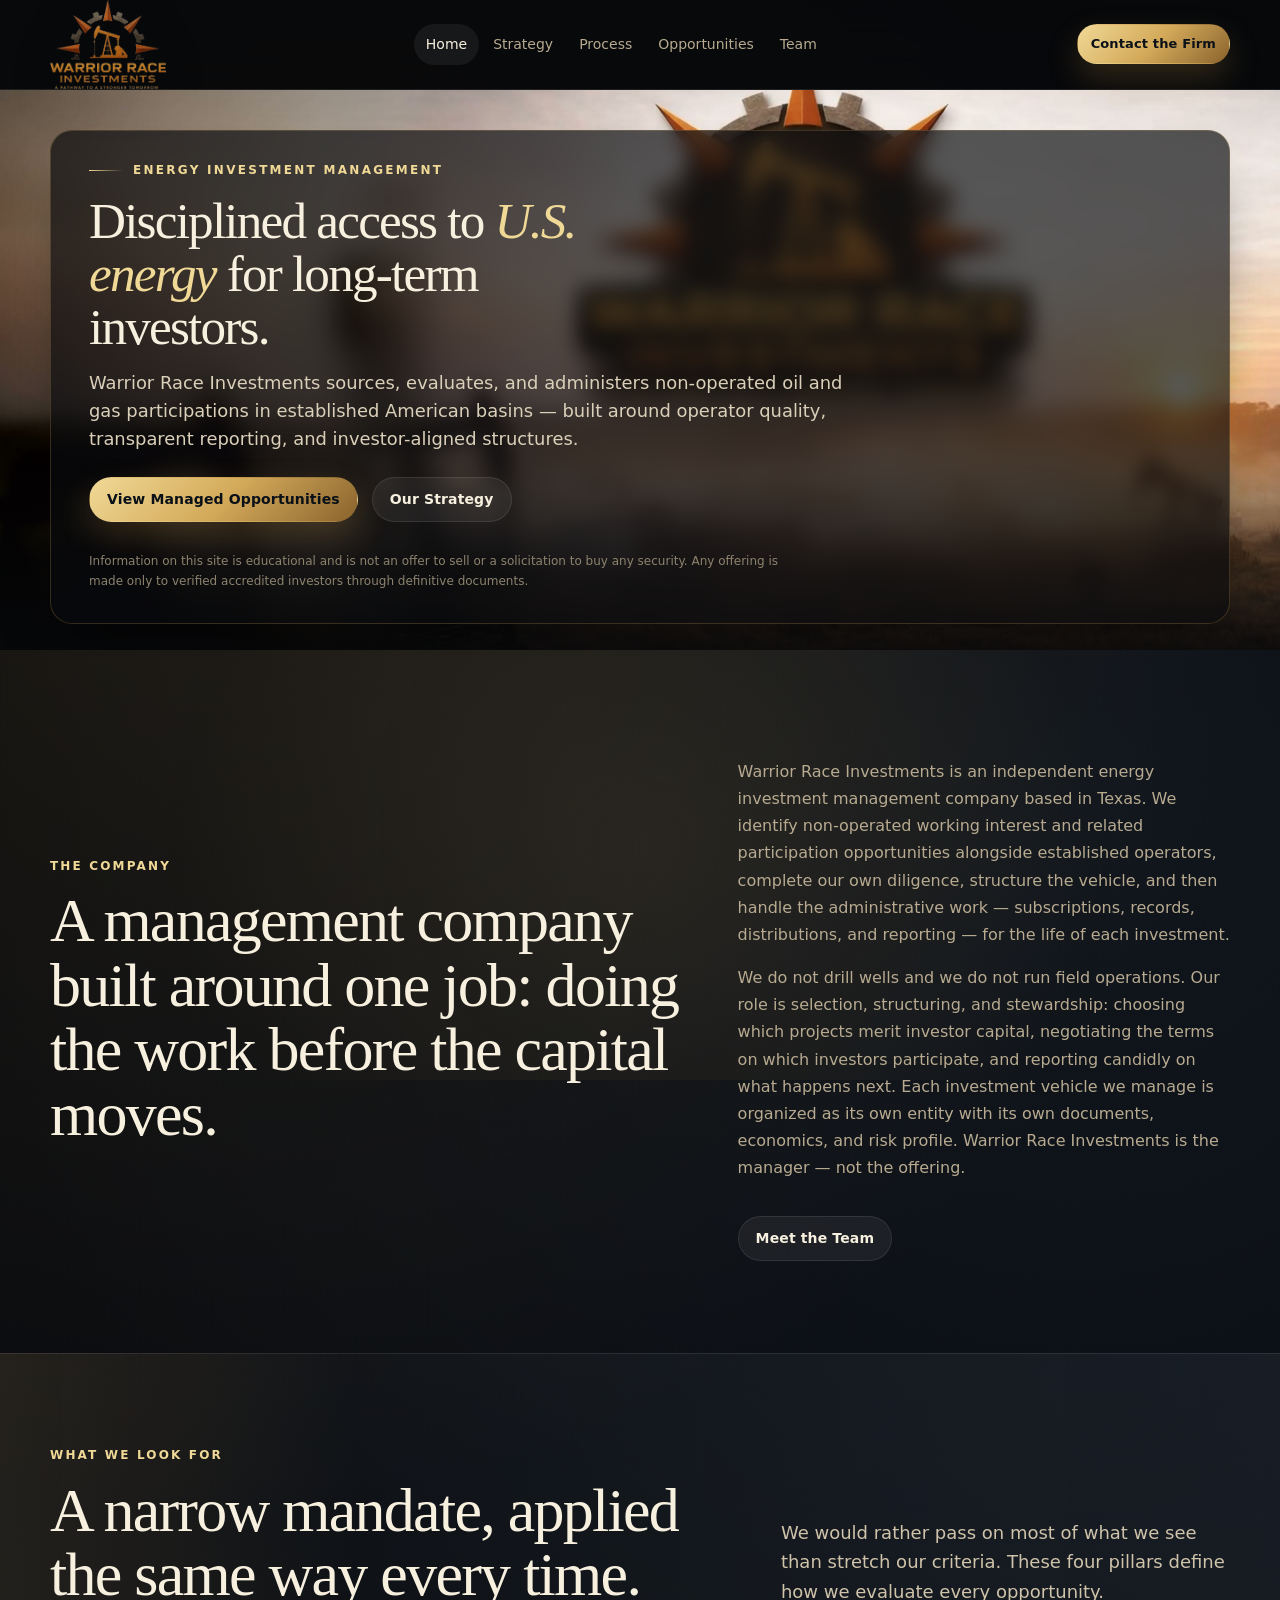
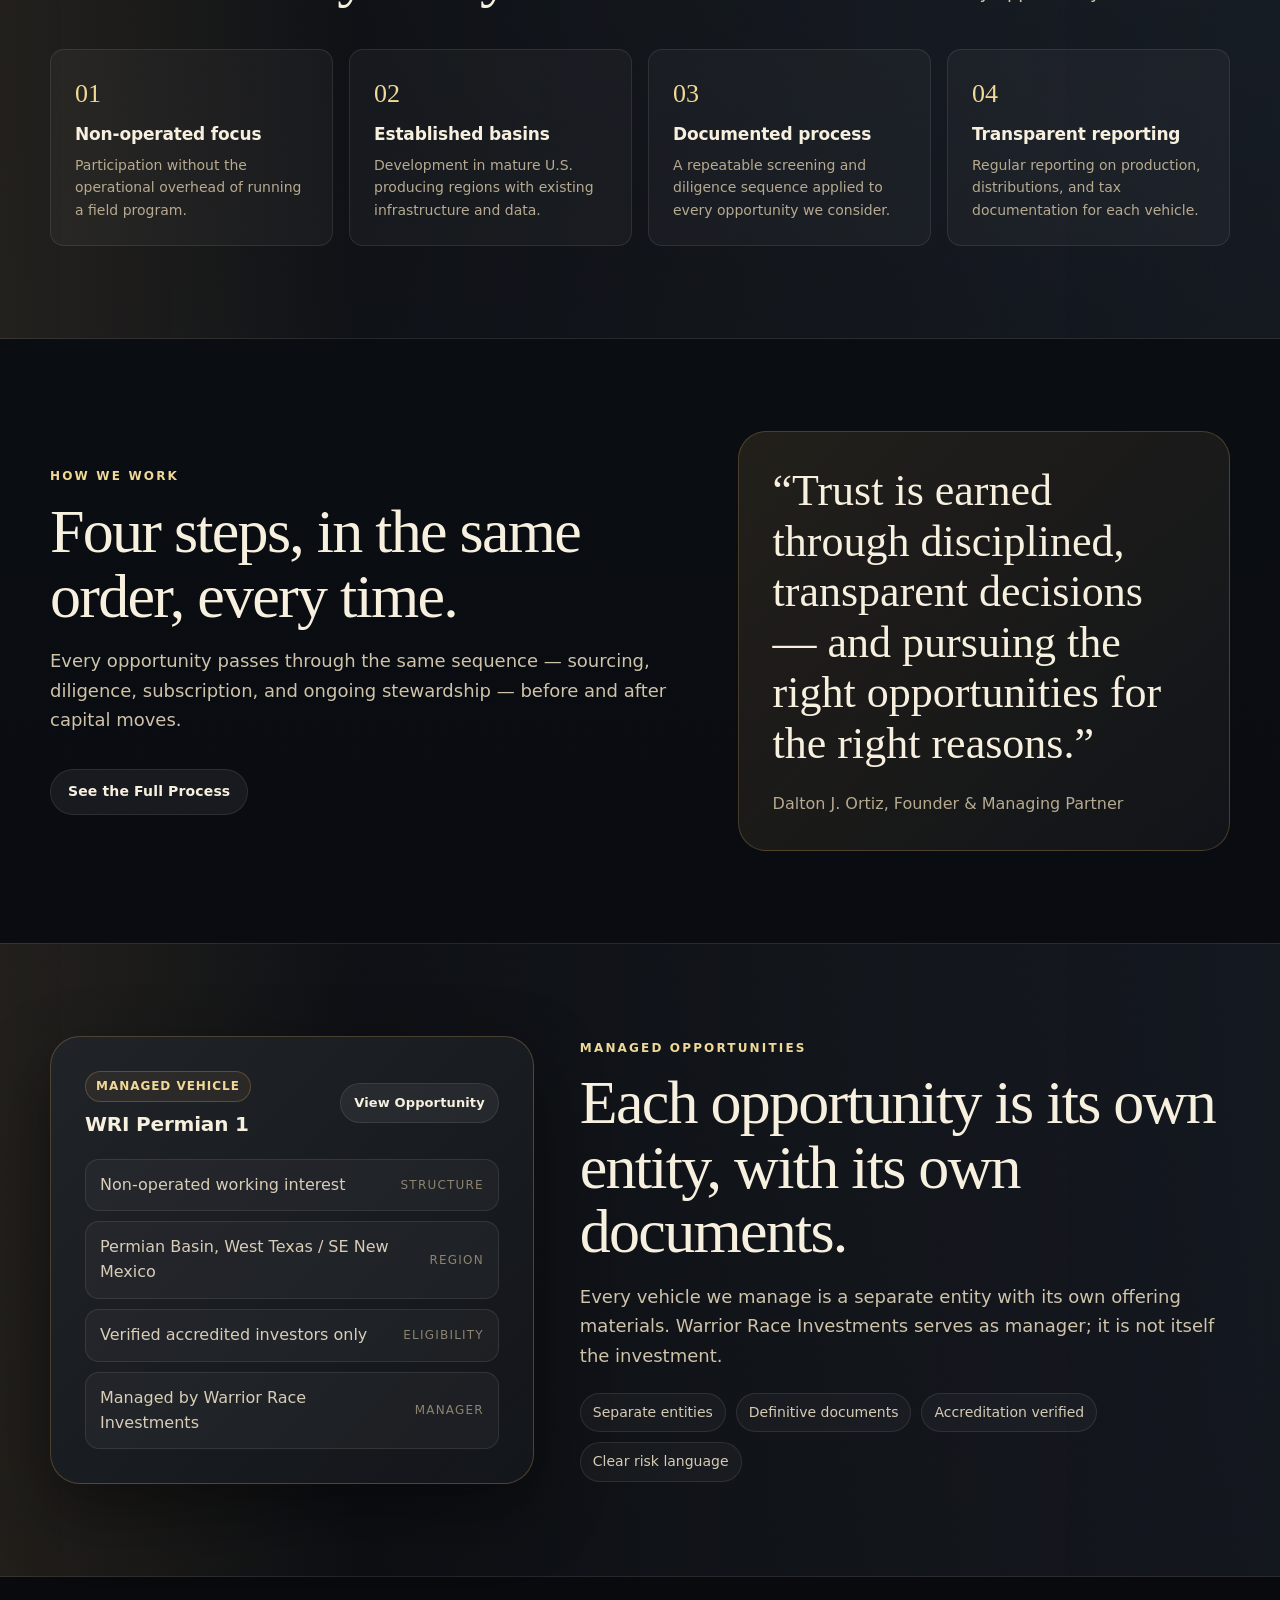
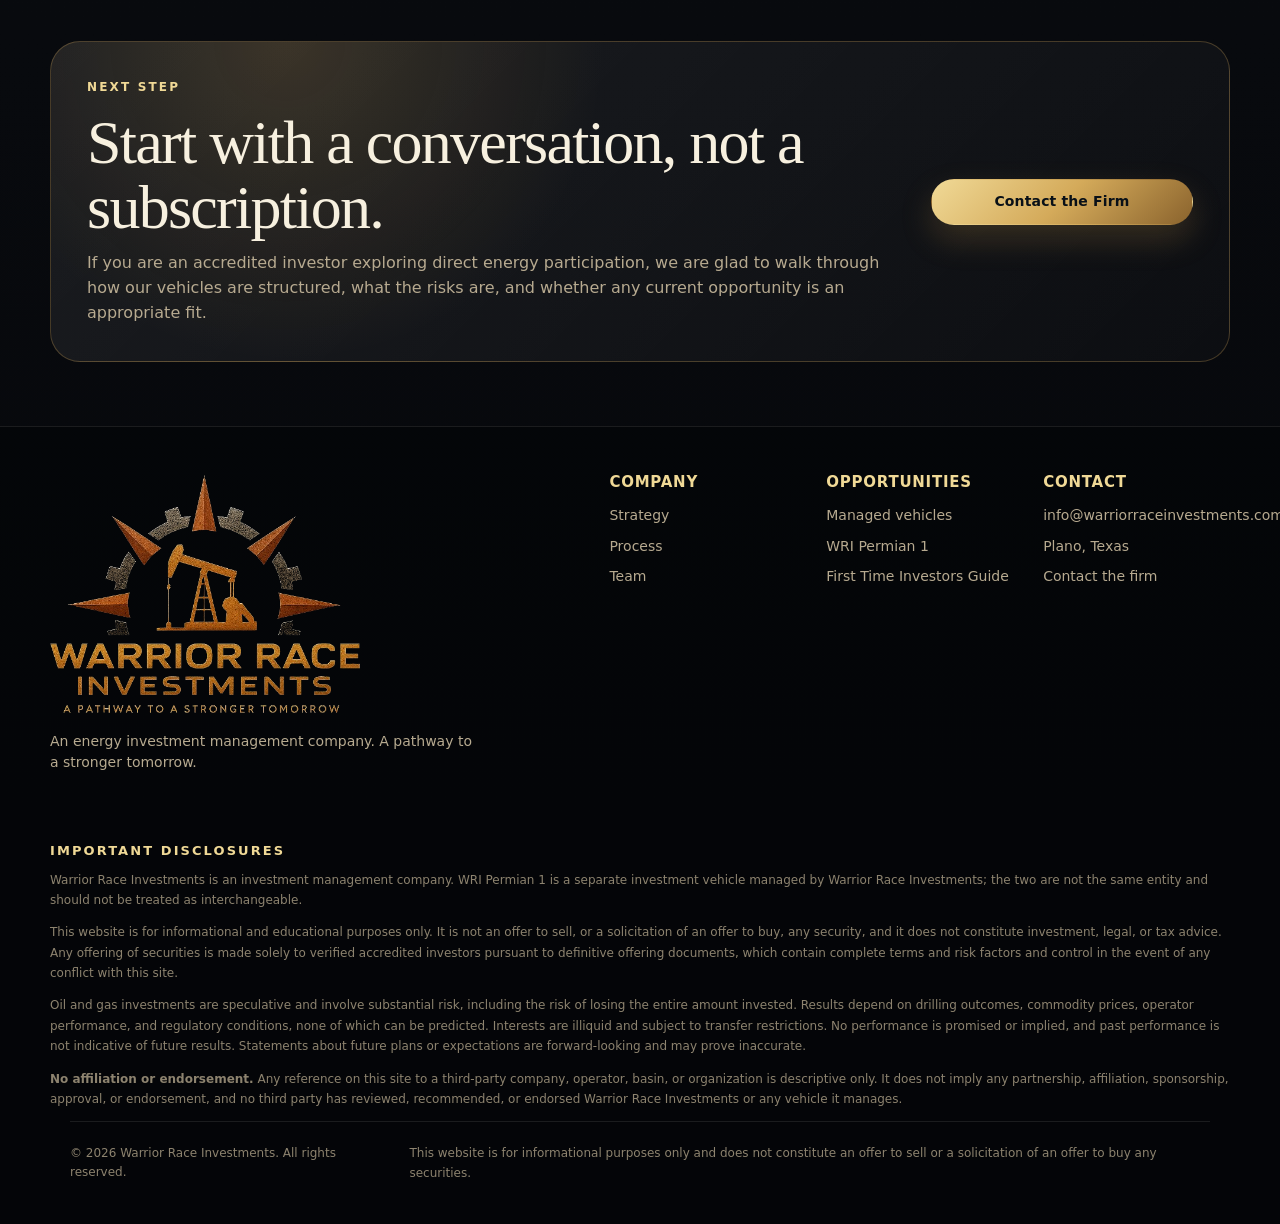
==== commit 423cb586: "Redesign site in Quantum Field Partners style: multi-page, dark institutional theme" ====
--- a/index.html
+++ b/index.html
@@ -1,491 +1,212 @@
-<!DOCTYPE html>
+<!doctype html>
 <html lang="en">
 <head>
-<meta charset="UTF-8" />
-<meta name="viewport" content="width=device-width, initial-scale=1.0" />
-<title>Warrior Race Investments | Energy Investment Management</title>
-<meta name="description" content="Warrior Race Investments is an energy investment management company focused on disciplined, non-operated oil and gas participation for accredited investors." />
-<meta property="og:title" content="Warrior Race Investments" />
-<meta property="og:description" content="An energy investment management company focused on operator quality, proven U.S. basins, and transparent reporting." />
-<meta property="og:type" content="website" />
-
-<link rel="preconnect" href="https://fonts.googleapis.com" />
-<link rel="preconnect" href="https://fonts.gstatic.com" crossorigin />
-<link href="https://fonts.googleapis.com/css2?family=Source+Serif+4:ital,wght@0,600;0,700;1,400&family=Inter:wght@400;500;600;700&display=swap" rel="stylesheet" />
-
-<link rel="stylesheet" href="./base.css" />
-<link rel="stylesheet" href="./style.css" />
-
-<link rel="icon" href="data:image/svg+xml,%3Csvg xmlns='http://www.w3.org/2000/svg' viewBox='0 0 32 32'%3E%3Crect width='32' height='32' fill='%230D0B07'/%3E%3Cpath d='M16 5 L23 24 H9 Z' fill='none' stroke='%23C9A227' stroke-width='1.5'/%3E%3Cline x1='6' y1='24' x2='26' y2='24' stroke='%23C9A227' stroke-width='1.5'/%3E%3C/svg%3E" />
+  <meta charset="utf-8">
+  <meta name="viewport" content="width=device-width, initial-scale=1">
+  <title>Warrior Race Investments | Energy Investment Management</title>
+  <meta name="description" content="Warrior Race Investments is an energy investment management company focused on disciplined, non-operated oil and gas participation for accredited investors.">
+  <meta property="og:title" content="Warrior Race Investments">
+  <meta property="og:description" content="An energy investment management company focused on operator quality, proven U.S. basins, and transparent reporting.">
+  <meta property="og:type" content="website">
+  <link rel="icon" href="data:image/svg+xml,%3Csvg xmlns='http://www.w3.org/2000/svg' viewBox='0 0 32 32'%3E%3Crect width='32' height='32' fill='%230D0B07'/%3E%3Cpath d='M16 5 L23 24 H9 Z' fill='none' stroke='%23C9A227' stroke-width='1.5'/%3E%3Cline x1='6' y1='24' x2='26' y2='24' stroke='%23C9A227' stroke-width='1.5'/%3E%3C/svg%3E">
+  <link rel="stylesheet" href="assets/css/styles.css">
 </head>
 <body>
-
-<a class="skip-link" href="#main">Skip to content</a>
-
-<!-- ============================== HEADER ============================== -->
-<header class="site-header" id="siteHeader">
-  <div class="container">
-    <a class="brand" href="#top" aria-label="Warrior Race Investments — home">
-      <img src="./assets/wri-logo.png" alt="Warrior Race Investments" width="524" height="401" />
-      <span class="brand-wordmark">
-        <span class="brand-name">Warrior Race Investments</span>
-        <span class="brand-tag">Energy Investment Management</span>
-      </span>
-    </a>
-
-    <nav class="site-nav" aria-label="Primary">
-      <a href="#company">Company</a>
-      <a href="#philosophy">Philosophy</a>
-      <a href="#process">Process</a>
-      <a href="#opportunities">Opportunities</a>
-      <a href="#leadership">Team</a>
-    </nav>
-
-    <a class="btn btn-primary header-cta" href="mailto:info@warriorraceinvestments.com?subject=Investor%20inquiry%20%E2%80%94%20Warrior%20Race%20Investments">Contact the firm</a>
-  </div>
-</header>
-
-<main id="main" tabindex="-1">
-
-  <!-- ============================== HERO ============================== -->
-  <section class="hero" id="top">
-    <div class="hero-media" aria-hidden="true">
-      <video
-        class="hero-video"
-        autoplay
-        muted
-        loop
-        playsinline
-        preload="metadata"
-        poster="./assets/pipeline-sunset-poster-wide.jpg"
-      >
-        <source src="./assets/pipeline-sunset-hero-wide.mp4" type="video/mp4" />
+  <a class="skip-link" href="#main">Skip to content</a>
+  <header class="site-header">
+    <div class="nav-wrap">
+      <a class="brand" href="index.html" aria-label="Warrior Race Investments home">
+        <img class="brand-logo" src="assets/wri-logo.png" alt="Warrior Race Investments logo" style="width:116px;border-radius:6px;">
+      </a>
+      <nav class="main-nav" aria-label="Main navigation">
+        <a href="index.html" aria-current="page">Home</a>
+        <a href="strategy.html">Strategy</a>
+        <a href="process.html">Process</a>
+        <a href="opportunities.html">Opportunities</a>
+        <a href="team.html">Team</a>
+        <a class="btn btn-primary nav-menu-cta" href="contact.html">Contact the Firm</a>
+      </nav>
+      <div class="nav-cta">
+        <a class="btn btn-primary btn-small" href="contact.html">Contact the Firm</a>
+        <button class="menu-toggle" type="button" aria-label="Open menu" aria-expanded="false" data-menu-toggle><span></span></button>
+      </div>
+    </div>
+  </header>
+
+  <main id="main">
+    <section class="hero hero--video">
+      <video autoplay muted loop playsinline preload="metadata" poster="assets/pipeline-sunset-poster-wide.jpg" aria-hidden="true">
+        <source src="assets/pipeline-sunset-hero-wide.mp4" type="video/mp4">
       </video>
-      <img
-        class="hero-fallback"
-        src="./assets/field-tank-battery.jpg"
-        alt=""
-        fetchpriority="high"
-        width="1024"
-        height="1024"
-      />
-      <div class="hero-scrim"></div>
+      <div class="hero-inner">
+        <div class="hero-card">
+          <div class="eyebrow">Energy Investment Management</div>
+          <h1>Disciplined access to <em>U.S. energy</em> for long-term investors.</h1>
+          <p class="lead">Warrior Race Investments sources, evaluates, and administers non-operated oil and gas participations in established American basins — built around operator quality, transparent reporting, and investor-aligned structures.</p>
+          <div class="hero-actions">
+            <a class="btn btn-primary" href="opportunities.html">View Managed Opportunities</a>
+            <a class="btn btn-secondary" href="strategy.html">Our Strategy</a>
+          </div>
+          <p class="hero-note">Information on this site is educational and is not an offer to sell or a solicitation to buy any security. Any offering is made only to verified accredited investors through definitive documents.</p>
+        </div>
+      </div>
+    </section>
+
+    <section class="section">
+      <div class="container split">
+        <div>
+          <div class="kicker">The Company</div>
+          <h2>A management company built around one job: doing the work before the capital moves.</h2>
+        </div>
+        <div class="prose">
+          <p>Warrior Race Investments is an independent energy investment management company based in Texas. We identify non-operated working interest and related participation opportunities alongside established operators, complete our own diligence, structure the vehicle, and then handle the administrative work — subscriptions, records, distributions, and reporting — for the life of each investment.</p>
+          <p>We do not drill wells and we do not run field operations. Our role is selection, structuring, and stewardship: choosing which projects merit investor capital, negotiating the terms on which investors participate, and reporting candidly on what happens next. Each investment vehicle we manage is organized as its own entity with its own documents, economics, and risk profile. Warrior Race Investments is the manager — not the offering.</p>
+          <div class="hero-actions">
+            <a class="btn btn-secondary" href="team.html">Meet the Team</a>
+          </div>
+        </div>
+      </div>
+    </section>
+
+    <section class="section band">
+      <div class="container">
+        <div class="section-head">
+          <div>
+            <div class="kicker">What We Look For</div>
+            <h2>A narrow mandate, applied the same way every time.</h2>
+          </div>
+          <p class="copy-lg">We would rather pass on most of what we see than stretch our criteria. These four pillars define how we evaluate every opportunity.</p>
+        </div>
+        <div class="pillar-grid">
+          <div class="pillar">
+            <span class="pillar-index">01</span>
+            <h3>Non-operated focus</h3>
+            <p>Participation without the operational overhead of running a field program.</p>
+          </div>
+          <div class="pillar">
+            <span class="pillar-index">02</span>
+            <h3>Established basins</h3>
+            <p>Development in mature U.S. producing regions with existing infrastructure and data.</p>
+          </div>
+          <div class="pillar">
+            <span class="pillar-index">03</span>
+            <h3>Documented process</h3>
+            <p>A repeatable screening and diligence sequence applied to every opportunity we consider.</p>
+          </div>
+          <div class="pillar">
+            <span class="pillar-index">04</span>
+            <h3>Transparent reporting</h3>
+            <p>Regular reporting on production, distributions, and tax documentation for each vehicle.</p>
+          </div>
+        </div>
+      </div>
+    </section>
+
+    <section class="section">
+      <div class="container split">
+        <div>
+          <div class="kicker">How We Work</div>
+          <h2>Four steps, in the same order, every time.</h2>
+          <p class="copy-lg">Every opportunity passes through the same sequence — sourcing, diligence, subscription, and ongoing stewardship — before and after capital moves.</p>
+          <div class="hero-actions">
+            <a class="btn btn-secondary" href="process.html">See the Full Process</a>
+          </div>
+        </div>
+        <div class="quote-card">
+          <p>&ldquo;Trust is earned through disciplined, transparent decisions &mdash; and pursuing the right opportunities for the right reasons.&rdquo;</p>
+          <footer>Dalton J. Ortiz, Founder &amp; Managing Partner</footer>
+        </div>
+      </div>
+    </section>
+
+    <section class="section band">
+      <div class="container split reverse">
+        <div class="data-room">
+          <div class="data-room-header">
+            <div>
+              <span class="badge">Managed Vehicle</span>
+              <h3 style="margin-top:12px;">WRI Permian 1</h3>
+            </div>
+            <a class="btn btn-secondary btn-small" href="opportunities.html">View Opportunity</a>
+          </div>
+          <ul class="room-list">
+            <li>Non-operated working interest <span>Structure</span></li>
+            <li>Permian Basin, West Texas / SE New Mexico <span>Region</span></li>
+            <li>Verified accredited investors only <span>Eligibility</span></li>
+            <li>Managed by Warrior Race Investments <span>Manager</span></li>
+          </ul>
+        </div>
+        <div>
+          <div class="kicker">Managed Opportunities</div>
+          <h2>Each opportunity is its own entity, with its own documents.</h2>
+          <p class="copy-lg">Every vehicle we manage is a separate entity with its own offering materials. Warrior Race Investments serves as manager; it is not itself the investment.</p>
+          <div class="pill-list">
+            <span class="pill">Separate entities</span>
+            <span class="pill">Definitive documents</span>
+            <span class="pill">Accreditation verified</span>
+            <span class="pill">Clear risk language</span>
+          </div>
+        </div>
+      </div>
+    </section>
+
+    <section class="section-tight">
+      <div class="container">
+        <div class="cta-panel">
+          <div>
+            <div class="kicker">Next Step</div>
+            <h2>Start with a conversation, not a subscription.</h2>
+            <p>If you are an accredited investor exploring direct energy participation, we are glad to walk through how our vehicles are structured, what the risks are, and whether any current opportunity is an appropriate fit.</p>
+          </div>
+          <a class="btn btn-primary" href="contact.html">Contact the Firm</a>
+        </div>
+      </div>
+    </section>
+  </main>
+
+  <footer class="site-footer">
+    <div class="footer-main">
+      <div class="footer-brand">
+        <img class="footer-logo" src="assets/wri-logo.png" alt="Warrior Race Investments logo">
+        <p>An energy investment management company. A pathway to a stronger tomorrow.</p>
+      </div>
+      <div>
+        <h4>Company</h4>
+        <ul>
+          <li><a href="strategy.html">Strategy</a></li>
+          <li><a href="process.html">Process</a></li>
+          <li><a href="team.html">Team</a></li>
+        </ul>
+      </div>
+      <div>
+        <h4>Opportunities</h4>
+        <ul>
+          <li><a href="opportunities.html">Managed vehicles</a></li>
+          <li><a href="https://wripermianone.github.io/wri-landing-page/" target="_blank" rel="noopener noreferrer">WRI Permian 1</a></li>
+          <li><a href="https://wripermianone.github.io/wri-landing-page/guide-request.html" target="_blank" rel="noopener noreferrer">First Time Investors Guide</a></li>
+        </ul>
+      </div>
+      <div>
+        <h4>Contact</h4>
+        <ul>
+          <li><a href="mailto:info@warriorraceinvestments.com">info@warriorraceinvestments.com</a></li>
+          <li>Plano, Texas</li>
+          <li><a href="contact.html">Contact the firm</a></li>
+        </ul>
+      </div>
     </div>
-    <div class="container hero-inner">
-      <span class="eyebrow">Energy Investment Management</span>
-      <h1>Disciplined access to <em>U.S. energy</em> for long-term investors.</h1>
-      <p class="subhead">
-        Warrior Race Investments is a management company that sources, evaluates, and administers
-        non-operated oil and gas participations in established American basins — built around
-        operator quality, transparent reporting, and investor-aligned structures.
-      </p>
-      <div class="hero-actions">
-        <a class="btn btn-primary" href="#opportunities">View managed opportunities</a>
-        <a class="btn btn-primary" href="https://wripermianone.github.io/wri-landing-page/guide-request.html">First Time Investors Guide</a>
-        <a class="btn btn-outline" href="mailto:info@warriorraceinvestments.com?subject=Introductory%20call%20request">Request an introduction</a>
-      </div>
-      <p class="hero-note">
-        Information on this site is educational and is not an offer to sell or a solicitation to buy
-        any security. Any offering is made only to verified accredited investors through definitive documents.
-      </p>
-    </div>
-  </section>
-
-  <!-- ============================== COMPANY ============================== -->
-  <section class="section" id="company">
-    <div class="container grid-2 reveal">
-      <div>
-        <p class="section-label">The Company</p>
-        <h2>A management company built around one job: doing the work before the capital moves.</h2>
-      </div>
-      <div class="prose">
-        <p>
-          Warrior Race Investments is an independent energy investment management company based in
-          Texas. We identify non-operated working interest and related participation opportunities
-          alongside established operators, complete our own diligence, structure the vehicle, and
-          then handle the administrative work — subscriptions, records, distributions, and reporting —
-          for the life of each investment.
-        </p>
-        <p>
-          We do not drill wells and we do not run field operations. Our role is selection,
-          structuring, and stewardship: choosing which projects merit investor capital, negotiating
-          the terms on which investors participate, and reporting candidly on what happens next.
-        </p>
-        <p>
-          Each investment vehicle we manage is organized as its own entity with its own documents,
-          economics, and risk profile. Warrior Race Investments is the manager — not the offering.
-        </p>
-      </div>
-    </div>
-
-    <div class="container pillars reveal" role="list">
-      <div class="pillar" role="listitem">
-        <span class="pillar-index">01</span>
-        <h3>Non-operated focus</h3>
-        <p>Participation without the operational overhead of running a field program.</p>
-      </div>
-      <div class="pillar" role="listitem">
-        <span class="pillar-index">02</span>
-        <h3>Established basins</h3>
-        <p>Development in mature U.S. producing regions with existing infrastructure and data.</p>
-      </div>
-      <div class="pillar" role="listitem">
-        <span class="pillar-index">03</span>
-        <h3>Documented process</h3>
-        <p>A repeatable screening and diligence sequence applied to every opportunity we consider.</p>
-      </div>
-      <div class="pillar" role="listitem">
-        <span class="pillar-index">04</span>
-        <h3>Transparent reporting</h3>
-        <p>Regular reporting on production, distributions, and tax documentation for each vehicle.</p>
-      </div>
-    </div>
-  </section>
-
-  <div class="container"><div class="section-divider"></div></div>
-
-  <!-- ============================== PHILOSOPHY ============================== -->
-  <section class="section" id="philosophy">
-    <div class="container">
-      <div class="section-head reveal">
-        <p class="section-label">Investment Philosophy</p>
-        <h2>Five principles we apply before we ever open a subscription.</h2>
-        <p class="lede">
-          Energy investing rewards patience and preparation far more than enthusiasm. Our approach is
-          intentionally narrow — we would rather pass on most of what we see than stretch our criteria.
-        </p>
-      </div>
-
-      <ol class="principles reveal">
-        <li>
-          <h3>Operator quality first</h3>
-          <p>We evaluate the operator before the acreage: track record, technical team, balance-sheet discipline, and how they treat non-operated partners.</p>
-        </li>
-        <li>
-          <h3>Proven basins over frontier plays</h3>
-          <p>We concentrate on regions with long production histories, dense well data, and established midstream access rather than unproven exploration concepts.</p>
-        </li>
-        <li>
-          <h3>Capital efficiency</h3>
-          <p>We look for projects where the capital budget is well defined and the path from spend to first revenue is short and clearly explained.</p>
-        </li>
-        <li>
-          <h3>The non-operated advantage</h3>
-          <p>Non-operated structures let investors participate in development programs without assuming day-to-day operating responsibility.</p>
-        </li>
-        <li>
-          <h3>Alignment of interests</h3>
-          <p>We structure vehicles so the manager's outcome depends on investor outcomes, and we say plainly what fees and splits apply in the offering documents.</p>
-        </li>
-      </ol>
-    </div>
-  </section>
-
-  <!-- ============================== PROCESS ============================== -->
-  <section class="section section-alt" id="process">
-    <div class="container">
-      <div class="section-head reveal">
-        <p class="section-label">How We Work</p>
-        <h2>Four steps, in the same order, every time.</h2>
-      </div>
-
-      <div class="steps reveal">
-        <article class="step">
-          <span class="step-num">01</span>
-          <h3>Source &amp; screen</h3>
-          <p>Opportunities come from long-standing relationships with operators, landmen, and engineers. Most are declined at this stage.</p>
-        </article>
-        <article class="step">
-          <span class="step-num">02</span>
-          <h3>Diligence &amp; structure</h3>
-          <p>We review geology, offset well data, cost assumptions, title, and operator history, then structure the vehicle and its documents.</p>
-        </article>
-        <article class="step">
-          <span class="step-num">03</span>
-          <h3>Subscribe &amp; fund</h3>
-          <p>Accredited investors review the data room, complete subscription documents, and fund. Accreditation is verified as part of the process.</p>
-        </article>
-        <article class="step">
-          <span class="step-num">04</span>
-          <h3>Report &amp; distribute</h3>
-          <p>Once a project is producing, we administer distributions when available and provide production, financial, and tax reporting.</p>
-        </article>
-      </div>
-    </div>
-  </section>
-
-  <!-- ============================== OPPORTUNITIES ============================== -->
-  <section class="section" id="opportunities">
-    <div class="container">
-      <div class="section-head reveal">
-        <p class="section-label">Managed Opportunities</p>
-        <h2>A featured vehicle managed by Warrior Race Investments.</h2>
-        <p class="lede">
-          Each opportunity is a separate entity with its own offering materials. Warrior Race
-          Investments serves as manager; it is not itself the investment.
-        </p>
-      </div>
-
-      <article class="deal-card reveal">
-        <div class="deal-media">
-          <img src="./assets/permian-aerial.jpg" alt="Aerial view of a Permian Basin development area at sunset — illustrative" loading="lazy" width="1800" height="1200" />
-        </div>
-        <div class="deal-body">
-          <span class="deal-badge">Managed vehicle &middot; Accredited investors only</span>
-          <h3>WRI Permian 1</h3>
-          <p class="deal-sub">A non-operated working-interest venture in the Permian Basin.</p>
-          <p>
-            WRI Permian 1 is a separate investment vehicle managed by Warrior Race Investments. Its
-            strategy, terms, minimums, fees, and risk factors are described on its own offering page
-            and in its definitive documents — not here.
-          </p>
-          <ul class="deal-facts" role="list">
-            <li><span>Vehicle</span> WRI Permian 1</li>
-            <li><span>Manager</span> Warrior Race Investments</li>
-            <li><span>Structure</span> Non-operated working interest</li>
-            <li><span>Region</span> Permian Basin, West Texas / SE New Mexico</li>
-          </ul>
-          <a class="btn btn-primary" href="https://wripermianone.github.io/wri-landing-page/" target="_blank" rel="noopener noreferrer">
-            Open the WRI Permian 1 page
-            <svg aria-hidden="true" width="14" height="14" viewBox="0 0 16 16" fill="none"><path d="M4 12L12 4M12 4H6M12 4v6" stroke="currentColor" stroke-width="1.6" stroke-linecap="round" stroke-linejoin="round"/></svg>
-            <span class="sr-only">(opens in a new tab)</span>
-          </a>
-          <p class="deal-note">Offering details, risk factors, and eligibility requirements are presented on that page.</p>
-        </div>
-      </article>
-    </div>
-  </section>
-
-  <!-- ============================== WHY ENERGY ============================== -->
-  <section class="section why" id="why-energy">
-    <div class="why-media" aria-hidden="true">
-      <img src="./assets/texas-pumpjacks.jpg" alt="" loading="lazy" width="1024" height="576" />
-      <div class="why-scrim"></div>
-    </div>
-    <div class="container">
-      <div class="section-head reveal">
-        <p class="section-label">Education</p>
-        <h2>Why some investors allocate to energy — and what they accept in return.</h2>
-        <p class="lede">
-          Direct energy participation is a specialized, illiquid, high-risk allocation. It is not a
-          substitute for a diversified portfolio, and it is not suitable for most investors. The
-          honest version of the case looks like this.
-        </p>
-      </div>
-
-      <div class="why-video reveal">
-        <video
-          controls
-          preload="metadata"
-          playsinline
-          poster="./assets/wri-investor-overview-poster.jpg"
-          aria-label="Warrior Race Investments overview video"
-        >
-          <source src="./assets/wri-investor-overview.mp4" type="video/mp4" />
-          Your browser does not support embedded video.
-        </video>
-        <p class="why-video-caption">A short overview of who we are and how we think about energy investing.</p>
-      </div>
-
-      <div class="why-grid reveal">
-        <div class="why-card">
-          <h3>Cash flow potential</h3>
-          <p>Producing wells can generate periodic revenue distributions to interest owners.</p>
-          <p class="counter"><span>The trade-off:</span> distributions are never guaranteed, vary with production and commodity prices, and can stop entirely.</p>
-        </div>
-        <div class="why-card">
-          <h3>Tax treatment</h3>
-          <p>U.S. tax law provides specific treatment for certain oil and gas investments, including deductions tied to development costs.</p>
-          <p class="counter"><span>The trade-off:</span> treatment depends on your circumstances and can change. Nothing here is tax advice — consult your own advisor.</p>
-        </div>
-        <div class="why-card">
-          <h3>Real, tangible assets</h3>
-          <p>Investors participate in physical, income-producing infrastructure rather than a purely financial instrument.</p>
-          <p class="counter"><span>The trade-off:</span> physical assets carry operational, mechanical, environmental, and regulatory risk.</p>
-        </div>
-        <div class="why-card">
-          <h3>Diversification from public markets</h3>
-          <p>Returns are driven by drilling results and commodity markets rather than equity index behavior.</p>
-          <p class="counter"><span>The trade-off:</span> low correlation is not lower risk. Interests are illiquid, transfer-restricted, and may lose their entire value.</p>
-        </div>
-      </div>
-    </div>
-  </section>
-
-  <!-- ============================== LEADERSHIP ============================== -->
-  <section class="section section-alt" id="leadership">
-    <div class="container">
-      <div class="section-head reveal">
-        <p class="section-label">Our Team</p>
-        <h2>Meet Our Team</h2>
-      </div>
-
-      <div class="team reveal">
-      <div class="leader">
-        <figure class="leader-photo">
-          <img src="./assets/dalton-ortiz.jpg" alt="Portrait of Dalton J. Ortiz, Founder and Managing Partner of Warrior Race Investments" loading="lazy" width="900" height="1350" />
-        </figure>
-        <div class="leader-body">
-          <h3>Dalton J. Ortiz</h3>
-          <p class="leader-role">Founder &amp; Managing Partner</p>
-          <p>
-            Dalton J. Ortiz is the founder of Warrior Race Investments, where he leads the firm's
-            strategic direction, investment selection, and capital formation efforts. His background
-            is rooted in oil and natural gas investing, with a focus on non-operated working-interest
-            opportunities across Texas, New Mexico, Colorado, and Wyoming.
-          </p>
-          <p>
-            Throughout his career, Dalton has focused on evaluating producing and development-stage
-            assets, building financial models, assessing operators, and sourcing opportunities through
-            long-standing relationships with landmen, engineers, and operating teams. His work spans
-            active U.S. basins &mdash; including the Permian and DJ &mdash; where he applies a disciplined,
-            risk-aware approach to every opportunity.
-          </p>
-          <p>
-            Dalton believes successful energy investing requires careful underwriting, clear
-            communication, and alignment with investors' long-term objectives. Rather than treating each
-            investment as a standalone transaction, Warrior Race Investments is built around thoughtful
-            opportunity selection, portfolio diversification, and lasting investor relationships.
-          </p>
-          <blockquote class="leader-quote">
-            <p>&ldquo;Trust is earned through disciplined, transparent decisions &mdash; and pursuing the right opportunities for the right reasons.&rdquo;</p>
-            <cite>Dalton J. Ortiz</cite>
-          </blockquote>
-          <a class="text-link" href="mailto:info@warriorraceinvestments.com?subject=Introduction%20request">Contact the firm &rarr;</a>
-        </div>
-      </div>
-
-      <div class="leader leader-reverse">
-        <figure class="leader-photo">
-          <img src="./assets/cole-mccullough.jpg" alt="Portrait of Cole McCullough, Capital Solutions Representative at Warrior Race Investments" loading="lazy" width="800" height="1000" />
-        </figure>
-        <div class="leader-body">
-          <h3>Cole McCullough</h3>
-          <p class="leader-role">Capital Solutions Representative</p>
-          <p>
-            Cole McCullough is an investment professional and fund manager with experience in
-            commercial real estate, alternative assets, capital raising, and oil and gas
-            opportunities.
-          </p>
-          <p>
-            Having raised millions in investor equity, Cole approaches every relationship with a
-            clear responsibility: earning and protecting investor trust. His philosophy is grounded
-            in Trust, Mindset, and Drive &mdash; combining disciplined decisions, relentless execution,
-            transparent communication, and a long-term commitment to investors.
-          </p>
-          <p>
-            Cole works with investors to align opportunities with their individual goals, risk
-            tolerance, time horizon, and broader portfolio strategy. From commercial real estate to
-            private oil and gas investments, his focus is on thoughtful diversification and
-            relationships that go beyond a single transaction.
-          </p>
-          <blockquote class="leader-quote">
-            <p>&ldquo;If you trust me, I never take that lightly.&rdquo;</p>
-            <cite>Cole McCullough</cite>
-          </blockquote>
-          <a class="text-link" href="mailto:info@warriorraceinvestments.com?subject=Capital%20solutions%20%E2%80%94%20Cole%20McCullough">Connect with Cole &rarr;</a>
-        </div>
-      </div>
-      </div>
-    </div>
-  </section>
-
-  <!-- ============================== FINAL CTA ============================== -->
-  <section class="section cta" id="contact">
-    <div class="container cta-inner reveal">
-      <p class="section-label">Next Step</p>
-      <h2>Start with a conversation, not a subscription.</h2>
-      <p class="lede">
-        If you are an accredited investor exploring direct energy participation, we are glad to walk
-        through how our vehicles are structured, what the risks are, and whether any current
-        opportunity is an appropriate fit for your situation.
-      </p>
-      <div class="hero-actions">
-        <a class="btn btn-primary" href="mailto:info@warriorraceinvestments.com?subject=Introductory%20call%20request">Email info@warriorraceinvestments.com</a>
-        <a class="btn btn-outline" href="#opportunities">Review managed opportunities</a>
-      </div>
-      <p class="hero-note">Investments in oil and gas are speculative, illiquid, and involve the risk of total loss of capital.</p>
-    </div>
-  </section>
-
-</main>
-
-<!-- ============================== FOOTER ============================== -->
-<footer class="site-footer">
-  <div class="container">
-    <div class="footer-top">
-      <div class="footer-brand">
-        <img src="./assets/wri-logo.png" alt="Warrior Race Investments" width="524" height="401" />
-        <p>An energy investment management company. A pathway to a stronger tomorrow.</p>
-      </div>
-      <div class="footer-cols">
-        <div>
-          <h4>Company</h4>
-          <ul role="list">
-            <li><a href="#company">About</a></li>
-            <li><a href="#philosophy">Philosophy</a></li>
-            <li><a href="#process">Process</a></li>
-            <li><a href="#leadership">Team</a></li>
-          </ul>
-        </div>
-        <div>
-          <h4>Opportunities</h4>
-          <ul role="list">
-            <li><a href="#opportunities">Managed vehicles</a></li>
-            <li><a href="https://wripermianone.github.io/wri-landing-page/" target="_blank" rel="noopener noreferrer">WRI Permian 1 <span class="sr-only">(opens in a new tab)</span></a></li>
-          </ul>
-        </div>
-        <div>
-          <h4>Contact</h4>
-          <ul role="list">
-            <li><a href="mailto:info@warriorraceinvestments.com">info@warriorraceinvestments.com</a></li>
-            <li class="muted">Plano, Texas</li>
-          </ul>
-        </div>
-      </div>
-    </div>
-
-    <div class="section-divider"></div>
-
     <div class="footer-legal">
       <h4>Important disclosures</h4>
-      <p>
-        Warrior Race Investments is an investment management company. WRI Permian 1 is a separate
-        investment vehicle managed by Warrior Race Investments; the two are not the same entity and
-        should not be treated as interchangeable.
-      </p>
-      <p>
-        This website is for informational and educational purposes only. It is not an offer to sell,
-        or a solicitation of an offer to buy, any security, and it does not constitute investment,
-        legal, or tax advice. Any offering of securities is made solely to verified accredited
-        investors pursuant to definitive offering documents, which contain complete terms and risk
-        factors and control in the event of any conflict with this site.
-      </p>
-      <p>
-        Oil and gas investments are speculative and involve substantial risk, including the risk of
-        losing the entire amount invested. Results depend on drilling outcomes, commodity prices,
-        operator performance, and regulatory conditions, none of which can be predicted. Interests
-        are illiquid and subject to transfer restrictions. No performance is promised or implied, and
-        past performance is not indicative of future results. Statements about future plans or
-        expectations are forward-looking and may prove inaccurate.
-      </p>
-      <p>
-        <strong>No affiliation or endorsement.</strong> Any reference on this site to a third-party
-        company, operator, basin, or organization is descriptive only. It does not imply any
-        partnership, affiliation, sponsorship, approval, or endorsement, and no third party has
-        reviewed, recommended, or endorsed Warrior Race Investments or any vehicle it manages.
-      </p>
-      <p class="footer-placeholders">
-        <span class="placeholder-note">Placeholder — final URL required before launch:</span>
-        <span class="placeholder-link" aria-disabled="true" title="Destination URL not yet provided">Privacy Policy</span>
-        <span class="placeholder-sep">·</span>
-        <span class="placeholder-link" aria-disabled="true" title="Destination URL not yet provided">Terms &amp; Disclosures</span>
-      </p>
-      <p class="copyright">&copy; <span id="year">2026</span> Warrior Race Investments. All rights reserved.</p>
+      <p>Warrior Race Investments is an investment management company. WRI Permian 1 is a separate investment vehicle managed by Warrior Race Investments; the two are not the same entity and should not be treated as interchangeable.</p>
+      <p>This website is for informational and educational purposes only. It is not an offer to sell, or a solicitation of an offer to buy, any security, and it does not constitute investment, legal, or tax advice. Any offering of securities is made solely to verified accredited investors pursuant to definitive offering documents, which contain complete terms and risk factors and control in the event of any conflict with this site.</p>
+      <p>Oil and gas investments are speculative and involve substantial risk, including the risk of losing the entire amount invested. Results depend on drilling outcomes, commodity prices, operator performance, and regulatory conditions, none of which can be predicted. Interests are illiquid and subject to transfer restrictions. No performance is promised or implied, and past performance is not indicative of future results. Statements about future plans or expectations are forward-looking and may prove inaccurate.</p>
+      <p><strong>No affiliation or endorsement.</strong> Any reference on this site to a third-party company, operator, basin, or organization is descriptive only. It does not imply any partnership, affiliation, sponsorship, approval, or endorsement, and no third party has reviewed, recommended, or endorsed Warrior Race Investments or any vehicle it manages.</p>
+      <div class="footer-bottom">
+        <span>&copy; <span data-year>2026</span> Warrior Race Investments. All rights reserved.</span>
+        <span class="disclaimer">This website is for informational purposes only and does not constitute an offer to sell or a solicitation of an offer to buy any securities.</span>
+      </div>
     </div>
-  </div>
-</footer>
-
-<script src="./app.js"></script>
+  </footer>
+  <script src="assets/js/main.js"></script>
 </body>
 </html>
--- a/assets/css/styles.css
+++ b/assets/css/styles.css
@@ -0,0 +1,1741 @@
+:root {
+  --bg: #07080a;
+  --bg-2: #0d1015;
+  --panel: #121722;
+  --panel-2: #161c27;
+  --ink: #f7f0df;
+  --muted: #b7aa90;
+  --muted-2: #8d836f;
+  --line: rgba(219, 178, 100, 0.18);
+  --line-2: rgba(255, 255, 255, 0.09);
+  --gold: #d4aa5a;
+  --gold-2: #f0d996;
+  --gold-3: #8a632d;
+  --blue: #9ab1c8;
+  --success: #bad8c4;
+  --danger: #f0b2a4;
+  --shadow: 0 26px 70px rgba(0, 0, 0, 0.44);
+  --radius: 22px;
+  --radius-sm: 14px;
+  --max: 1180px;
+  --sans: Inter, ui-sans-serif, system-ui, -apple-system, BlinkMacSystemFont, "Segoe UI", sans-serif;
+  --serif: Georgia, "Times New Roman", serif;
+}
+
+* {
+  box-sizing: border-box;
+}
+
+html {
+  scroll-behavior: smooth;
+}
+
+body {
+  margin: 0;
+  color: var(--ink);
+  background:
+    radial-gradient(circle at 18% 10%, rgba(199, 150, 69, 0.12), transparent 26%),
+    radial-gradient(circle at 84% 18%, rgba(70, 97, 130, 0.14), transparent 30%),
+    linear-gradient(180deg, #07080a 0%, #0a0d12 46%, #06070a 100%);
+  font-family: var(--sans);
+  line-height: 1.55;
+  min-height: 100vh;
+  overflow-x: hidden;
+}
+
+body::before {
+  content: "";
+  position: fixed;
+  inset: 0;
+  pointer-events: none;
+  opacity: 0.34;
+  background-image:
+    linear-gradient(rgba(255,255,255,0.03) 1px, transparent 1px),
+    linear-gradient(90deg, rgba(255,255,255,0.025) 1px, transparent 1px);
+  background-size: 88px 88px;
+  mask-image: linear-gradient(180deg, rgba(0,0,0,1), rgba(0,0,0,.35) 62%, rgba(0,0,0,.05));
+  z-index: -2;
+}
+
+body::after {
+  content: "";
+  position: fixed;
+  inset: auto -10% -20% -10%;
+  height: 460px;
+  pointer-events: none;
+  background: radial-gradient(circle, rgba(214, 172, 93, 0.09), transparent 60%);
+  z-index: -3;
+}
+
+a {
+  color: inherit;
+  text-decoration: none;
+}
+
+img, svg {
+  max-width: 100%;
+  height: auto;
+  display: block;
+}
+
+button, input, textarea, select {
+  font: inherit;
+}
+
+.skip-link {
+  position: absolute;
+  left: -999px;
+  top: 0;
+  padding: 10px 14px;
+  background: var(--gold);
+  color: #06070a;
+  z-index: 999;
+}
+
+.skip-link:focus {
+  left: 14px;
+  top: 14px;
+}
+
+.site-header {
+  position: sticky;
+  top: 0;
+  z-index: 60;
+  border-bottom: 1px solid var(--line-2);
+  background: rgba(7, 8, 10, 0.82);
+  backdrop-filter: blur(18px);
+}
+
+.nav-wrap {
+  width: min(var(--max), calc(100% - 40px));
+  margin: 0 auto;
+  min-height: 78px;
+  display: flex;
+  align-items: center;
+  justify-content: space-between;
+  gap: 18px;
+}
+
+.brand {
+  display: flex;
+  align-items: center;
+  gap: 13px;
+  min-width: max-content;
+}
+
+.brand-mark {
+  width: 48px;
+  height: 48px;
+  border-radius: 12px;
+  box-shadow: 0 12px 30px rgba(0,0,0,.28);
+}
+
+.brand-logo {
+  width: 250px;
+  height: auto;
+  display: block;
+  filter: drop-shadow(0 10px 24px rgba(0,0,0,.32));
+}
+
+.brand-copy {
+  display: grid;
+  gap: 1px;
+  line-height: 1.1;
+}
+
+.brand-name {
+  font-family: var(--serif);
+  letter-spacing: .12em;
+  font-size: 15px;
+  color: var(--gold-2);
+  text-transform: uppercase;
+}
+
+.brand-sub {
+  font-size: 11px;
+  letter-spacing: .18em;
+  text-transform: uppercase;
+  color: var(--muted-2);
+}
+
+.main-nav {
+  display: flex;
+  align-items: center;
+  gap: 2px;
+}
+
+.main-nav a {
+  color: var(--muted);
+  font-size: 14px;
+  padding: 10px 12px;
+  border-radius: 999px;
+  transition: color .18s ease, background .18s ease;
+}
+
+.main-nav a:hover,
+.main-nav a[aria-current="page"] {
+  color: var(--ink);
+  background: rgba(255,255,255,.06);
+}
+
+.nav-cta {
+  display: flex;
+  align-items: center;
+  gap: 10px;
+}
+
+.menu-toggle {
+  display: none;
+  width: 42px;
+  height: 42px;
+  border: 1px solid var(--line-2);
+  border-radius: 999px;
+  background: rgba(255,255,255,.04);
+  color: var(--ink);
+  cursor: pointer;
+}
+
+.menu-toggle span,
+.menu-toggle span::before,
+.menu-toggle span::after {
+  display: block;
+  width: 18px;
+  height: 2px;
+  background: currentColor;
+  border-radius: 999px;
+  margin: 0 auto;
+  transition: transform .2s ease, opacity .2s ease;
+}
+
+.menu-toggle span::before,
+.menu-toggle span::after {
+  content: "";
+  position: relative;
+}
+
+.menu-toggle span::before {
+  top: -7px;
+}
+
+.menu-toggle span::after {
+  top: 5px;
+}
+
+body.menu-open .menu-toggle span {
+  transform: rotate(45deg);
+}
+
+body.menu-open .menu-toggle span::before {
+  opacity: 0;
+}
+
+body.menu-open .menu-toggle span::after {
+  transform: rotate(90deg);
+  top: -2px;
+}
+
+.btn {
+  display: inline-flex;
+  align-items: center;
+  justify-content: center;
+  gap: 10px;
+  min-height: 44px;
+  padding: 11px 17px;
+  border-radius: 999px;
+  border: 1px solid transparent;
+  font-size: 14px;
+  font-weight: 650;
+  letter-spacing: .01em;
+  cursor: pointer;
+  transition: transform .18s ease, border-color .18s ease, background .18s ease, box-shadow .18s ease;
+}
+
+.btn:hover {
+  transform: translateY(-1px);
+}
+
+.btn-primary {
+  color: #091017;
+  background: linear-gradient(135deg, var(--gold-2), var(--gold), var(--gold-3));
+  box-shadow: 0 14px 32px rgba(200, 151, 71, 0.22);
+}
+
+.btn-secondary {
+  color: var(--ink);
+  background: rgba(255,255,255,.06);
+  border-color: var(--line-2);
+}
+
+.btn-secondary:hover {
+  border-color: rgba(214, 170, 90, .45);
+}
+
+.btn-text {
+  color: var(--gold-2);
+  border: 0;
+  padding-inline: 0;
+  background: transparent;
+}
+
+.btn-small {
+  min-height: 38px;
+  padding: 9px 13px;
+  font-size: 13px;
+}
+
+main {
+  overflow: hidden;
+}
+
+.section {
+  padding: 92px 0;
+}
+
+.section-tight {
+  padding: 64px 0;
+}
+
+.container {
+  width: min(var(--max), calc(100% - 40px));
+  margin: 0 auto;
+}
+
+.hero {
+  position: relative;
+  padding: 104px 0 76px;
+}
+
+
+/* Full-bleed image header variant */
+.hero--image {
+  padding: 0;
+  aspect-ratio: 16 / 9;
+  min-height: 480px;
+  display: flex;
+  align-items: flex-end;
+  background-image: url('../img/hero-header.jpg');
+  background-size: cover;
+  background-position: center;
+  background-repeat: no-repeat;
+}
+.hero--image::before {
+  content: "";
+  position: absolute;
+  inset: 0;
+  background: linear-gradient(90deg, rgba(16,13,9,.30) 0%, rgba(16,13,9,.10) 45%, rgba(16,13,9,0) 75%);
+  pointer-events: none;
+}
+.hero--image::after {
+  content: "";
+  position: absolute;
+  left: 0;
+  right: 0;
+  bottom: 0;
+  height: 120px;
+  background: linear-gradient(180deg, transparent, rgba(16,13,9,.55));
+  pointer-events: none;
+}
+.hero--image .hero-inner {
+  position: relative;
+  z-index: 2;
+  grid-template-columns: minmax(0, 1fr);
+  padding: 0 0 24px;
+}
+.hero--image .hero-panel { display: none; }
+.hero--image .hero-proof { display: none; }
+.hero--image .hero-inner > div {
+  background: rgba(18,14,9,.72);
+  border: 1px solid rgba(212,175,108,.22);
+  border-radius: 16px;
+  padding: 12px 44px 14px;
+  -webkit-backdrop-filter: blur(8px);
+  backdrop-filter: blur(8px);
+  box-shadow: 0 30px 60px -28px rgba(0,0,0,.75);
+  max-width: 100%;
+  width: 100%;
+  display: grid;
+  grid-template-columns: 1fr;
+  gap: 6px;
+}
+.hero--image .eyebrow { margin-bottom: 8px; }
+.hero--image h1 { max-width: none; font-size: clamp(24px, 3.2vw, 36px); }
+.hero--image .lead { max-width: none; font-size: clamp(14px, 1.3vw, 15px); margin-top: 4px; }
+.hero--image .hero-actions { margin-top: 6px; }
+
+
+.hero-inner {
+  width: min(var(--max), calc(100% - 40px));
+  margin: 0 auto;
+  display: grid;
+  grid-template-columns: minmax(0, 1.02fr) minmax(360px, .78fr);
+  gap: 54px;
+  align-items: center;
+}
+
+.eyebrow {
+  display: inline-flex;
+  align-items: center;
+  gap: 10px;
+  color: var(--gold-2);
+  letter-spacing: .19em;
+  text-transform: uppercase;
+  font-size: 12px;
+  font-weight: 750;
+  margin-bottom: 18px;
+}
+
+.eyebrow::before {
+  content: "";
+  width: 34px;
+  height: 1px;
+  background: linear-gradient(90deg, var(--gold-2), transparent);
+}
+
+h1, h2, h3, h4 {
+  margin: 0;
+  line-height: 1.04;
+  color: var(--ink);
+}
+
+h1 {
+  font-family: var(--serif);
+  font-weight: 500;
+  letter-spacing: -.035em;
+  font-size: clamp(48px, 8vw, 94px);
+  max-width: 850px;
+}
+
+h2 {
+  font-family: var(--serif);
+  font-size: clamp(34px, 5.5vw, 62px);
+  font-weight: 500;
+  letter-spacing: -.028em;
+}
+
+h3 {
+  font-size: 20px;
+  letter-spacing: -.01em;
+}
+
+h4 {
+  font-size: 15px;
+  letter-spacing: .05em;
+  text-transform: uppercase;
+  color: var(--gold-2);
+}
+
+.lead {
+  color: #dacfb9;
+  font-size: clamp(18px, 2.1vw, 23px);
+  line-height: 1.55;
+  max-width: 770px;
+}
+
+.copy {
+  color: var(--muted);
+  font-size: 16px;
+}
+
+.copy-lg {
+  color: #cfc3aa;
+  font-size: 18px;
+  line-height: 1.65;
+}
+
+.hero p {
+  margin-top: 26px;
+  margin-bottom: 0;
+}
+
+.hero-actions {
+  display: flex;
+  flex-wrap: wrap;
+  gap: 14px;
+  margin-top: 34px;
+}
+
+.hero-proof {
+  display: grid;
+  grid-template-columns: repeat(3, minmax(0, 1fr));
+  gap: 12px;
+  margin-top: 44px;
+  max-width: 820px;
+}
+
+.proof-card {
+  min-height: 108px;
+  padding: 18px;
+  border: 1px solid var(--line-2);
+  border-radius: var(--radius-sm);
+  background: rgba(255, 255, 255, 0.035);
+}
+
+.proof-kicker {
+  color: var(--gold-2);
+  font-size: 12px;
+  letter-spacing: .16em;
+  text-transform: uppercase;
+  font-weight: 750;
+}
+
+.proof-card p {
+  margin: 8px 0 0;
+  color: var(--muted);
+  font-size: 14px;
+  line-height: 1.45;
+}
+
+.hero-panel {
+  position: relative;
+  padding: 22px;
+  border: 1px solid rgba(214, 170, 90, .22);
+  border-radius: 30px;
+  background: linear-gradient(180deg, rgba(255,255,255,.08), rgba(255,255,255,.025));
+  box-shadow: var(--shadow);
+  overflow: hidden;
+}
+
+.hero-panel::before {
+  content: "";
+  position: absolute;
+  inset: -20% -30% auto auto;
+  width: 310px;
+  height: 310px;
+  background: radial-gradient(circle, rgba(212, 170, 90, .22), transparent 65%);
+  pointer-events: none;
+}
+
+.dashboard {
+  position: relative;
+  border-radius: 24px;
+  border: 1px solid var(--line-2);
+  background: #0b0f16;
+  overflow: hidden;
+}
+
+.dashboard-top {
+  display: flex;
+  align-items: center;
+  justify-content: space-between;
+  gap: 12px;
+  padding: 18px 18px 14px;
+  border-bottom: 1px solid var(--line-2);
+}
+
+.dots {
+  display: flex;
+  gap: 6px;
+}
+
+.dots span {
+  width: 8px;
+  height: 8px;
+  border-radius: 999px;
+  background: rgba(255,255,255,.2);
+}
+
+.dashboard-label {
+  color: var(--muted-2);
+  font-size: 12px;
+  letter-spacing: .12em;
+  text-transform: uppercase;
+}
+
+.dashboard-body {
+  padding: 18px;
+  display: grid;
+  gap: 14px;
+}
+
+.asset-score {
+  display: grid;
+  grid-template-columns: 112px 1fr;
+  gap: 16px;
+  align-items: center;
+  padding: 16px;
+  border-radius: 18px;
+  border: 1px solid var(--line-2);
+  background: linear-gradient(135deg, rgba(255,255,255,.07), rgba(255,255,255,.02));
+}
+
+.score-ring {
+  width: 104px;
+  height: 104px;
+  border-radius: 50%;
+  display: grid;
+  place-items: center;
+  background:
+    radial-gradient(circle at center, #0b0f16 0 55%, transparent 56%),
+    conic-gradient(var(--gold-2) 0 72%, rgba(255,255,255,.12) 72% 100%);
+  box-shadow: inset 0 0 0 1px rgba(255,255,255,.07);
+}
+
+.score-ring strong {
+  font-family: var(--serif);
+  font-size: 34px;
+  color: var(--gold-2);
+}
+
+.score-meta p {
+  margin: 8px 0 0;
+  color: var(--muted);
+  font-size: 14px;
+}
+
+.chart {
+  display: flex;
+  align-items: end;
+  gap: 8px;
+  min-height: 130px;
+  padding: 14px;
+  border: 1px solid var(--line-2);
+  border-radius: 18px;
+  background: rgba(255,255,255,.035);
+}
+
+.chart span {
+  flex: 1;
+  min-width: 12px;
+  border-radius: 999px 999px 4px 4px;
+  background: linear-gradient(180deg, rgba(240,217,150,.95), rgba(132,97,48,.5));
+  opacity: .9;
+}
+
+.metric-grid {
+  display: grid;
+  grid-template-columns: repeat(3, minmax(0, 1fr));
+  gap: 10px;
+}
+
+.metric {
+  padding: 13px;
+  border-radius: 16px;
+  border: 1px solid var(--line-2);
+  background: rgba(255,255,255,.03);
+}
+
+.metric small {
+  display: block;
+  color: var(--muted-2);
+  font-size: 11px;
+  letter-spacing: .11em;
+  text-transform: uppercase;
+}
+
+.metric strong {
+  display: block;
+  margin-top: 5px;
+  color: var(--ink);
+  font-size: 18px;
+}
+
+.section-head {
+  display: grid;
+  grid-template-columns: minmax(0, .9fr) minmax(300px, .58fr);
+  gap: 34px;
+  align-items: end;
+  margin-bottom: 42px;
+}
+
+.section-head p {
+  margin: 0;
+}
+
+.kicker {
+  margin-bottom: 13px;
+  color: var(--gold-2);
+  font-size: 12px;
+  letter-spacing: .18em;
+  font-weight: 800;
+  text-transform: uppercase;
+}
+
+.grid-3 {
+  display: grid;
+  grid-template-columns: repeat(3, minmax(0, 1fr));
+  gap: 18px;
+}
+
+.grid-2 {
+  display: grid;
+  grid-template-columns: repeat(2, minmax(0, 1fr));
+  gap: 20px;
+}
+
+.card {
+  position: relative;
+  padding: 26px;
+  border: 1px solid var(--line-2);
+  border-radius: var(--radius);
+  background: linear-gradient(180deg, rgba(255,255,255,.065), rgba(255,255,255,.025));
+  box-shadow: 0 20px 50px rgba(0,0,0,.18);
+  overflow: hidden;
+}
+
+.card::after {
+  content: "";
+  position: absolute;
+  inset: auto -30% -35% auto;
+  width: 180px;
+  height: 180px;
+  background: radial-gradient(circle, rgba(212, 170, 90, .12), transparent 65%);
+  pointer-events: none;
+}
+
+.card p {
+  color: var(--muted);
+  margin: 14px 0 0;
+}
+
+.icon-box {
+  width: 44px;
+  height: 44px;
+  border-radius: 13px;
+  display: grid;
+  place-items: center;
+  margin-bottom: 22px;
+  border: 1px solid rgba(214, 170, 90, .22);
+  color: var(--gold-2);
+  background: rgba(212, 170, 90, .08);
+}
+
+.icon-box svg {
+  width: 23px;
+  height: 23px;
+}
+
+.split {
+  display: grid;
+  grid-template-columns: minmax(0, .86fr) minmax(360px, .66fr);
+  gap: 46px;
+  align-items: center;
+}
+
+.split.reverse {
+  grid-template-columns: minmax(360px, .64fr) minmax(0, .86fr);
+}
+
+.feature-list {
+  display: grid;
+  gap: 13px;
+  margin: 28px 0 0;
+  padding: 0;
+  list-style: none;
+}
+
+.feature-list li {
+  display: grid;
+  grid-template-columns: 28px 1fr;
+  gap: 11px;
+  align-items: start;
+  color: #cfc3aa;
+}
+
+.check {
+  width: 25px;
+  height: 25px;
+  border-radius: 50%;
+  display: grid;
+  place-items: center;
+  color: #091017;
+  background: linear-gradient(135deg, var(--gold-2), var(--gold));
+  font-size: 14px;
+  font-weight: 900;
+}
+
+.process {
+  display: grid;
+  gap: 14px;
+  counter-reset: process;
+}
+
+.process-item {
+  counter-increment: process;
+  display: grid;
+  grid-template-columns: 58px 1fr;
+  gap: 18px;
+  align-items: start;
+  padding: 20px;
+  border: 1px solid var(--line-2);
+  border-radius: 18px;
+  background: rgba(255,255,255,.035);
+}
+
+.process-item::before {
+  content: counter(process, decimal-leading-zero);
+  width: 54px;
+  height: 54px;
+  border-radius: 16px;
+  display: grid;
+  place-items: center;
+  color: var(--gold-2);
+  font-family: var(--serif);
+  font-size: 22px;
+  border: 1px solid rgba(214, 170, 90, .28);
+  background: rgba(214, 170, 90, .07);
+}
+
+.process-item p {
+  color: var(--muted);
+  margin: 7px 0 0;
+}
+
+.band {
+  position: relative;
+  border-top: 1px solid var(--line-2);
+  border-bottom: 1px solid var(--line-2);
+  background:
+    linear-gradient(90deg, rgba(214, 170, 90, .10), transparent 28%, rgba(72, 92, 118, .11)),
+    rgba(255,255,255,.025);
+}
+
+.quote-card {
+  padding: 34px;
+  border: 1px solid rgba(214, 170, 90, .26);
+  border-radius: 28px;
+  background: linear-gradient(135deg, rgba(214, 170, 90, .12), rgba(255,255,255,.035));
+}
+
+.quote-card p {
+  margin: 0;
+  font-family: var(--serif);
+  font-size: clamp(26px, 4vw, 44px);
+  line-height: 1.15;
+  color: var(--ink);
+}
+
+.quote-card footer {
+  margin-top: 22px;
+  color: var(--muted);
+}
+
+.data-room {
+  border-radius: 30px;
+  padding: 34px;
+  border: 1px solid rgba(214, 170, 90, .28);
+  background:
+    linear-gradient(135deg, rgba(255,255,255,.08), rgba(255,255,255,.025)),
+    #0d1015;
+  box-shadow: var(--shadow);
+}
+
+.data-room-header {
+  display: flex;
+  align-items: center;
+  justify-content: space-between;
+  gap: 18px;
+  margin-bottom: 24px;
+}
+
+.badge {
+  display: inline-flex;
+  align-items: center;
+  gap: 8px;
+  min-height: 28px;
+  padding: 5px 10px;
+  border-radius: 999px;
+  border: 1px solid rgba(214, 170, 90, .28);
+  color: var(--gold-2);
+  background: rgba(214, 170, 90, .08);
+  font-size: 12px;
+  font-weight: 750;
+  letter-spacing: .08em;
+  text-transform: uppercase;
+}
+
+.room-list {
+  display: grid;
+  gap: 10px;
+  margin: 0;
+  padding: 0;
+  list-style: none;
+}
+
+.room-list li {
+  display: flex;
+  align-items: center;
+  justify-content: space-between;
+  gap: 12px;
+  padding: 13px 14px;
+  border: 1px solid var(--line-2);
+  border-radius: 14px;
+  color: #d8cdb6;
+  background: rgba(255,255,255,.035);
+}
+
+.room-list span {
+  color: var(--muted-2);
+  font-size: 12px;
+  letter-spacing: .1em;
+  text-transform: uppercase;
+}
+
+.page-hero {
+  padding: 94px 0 58px;
+  border-bottom: 1px solid var(--line-2);
+  background:
+    radial-gradient(circle at 82% 18%, rgba(214,170,90,.14), transparent 34%),
+    linear-gradient(180deg, rgba(255,255,255,.035), transparent);
+}
+
+.page-hero .lead {
+  max-width: 860px;
+}
+
+.breadcrumb {
+  color: var(--muted-2);
+  font-size: 13px;
+  margin-bottom: 18px;
+}
+
+.breadcrumb a {
+  color: var(--gold-2);
+}
+
+.table-wrap {
+  overflow-x: auto;
+  border: 1px solid var(--line-2);
+  border-radius: 20px;
+  background: rgba(255,255,255,.03);
+}
+
+.matrix {
+  width: 100%;
+  border-collapse: collapse;
+  min-width: 720px;
+}
+
+.matrix th,
+.matrix td {
+  padding: 18px;
+  text-align: left;
+  border-bottom: 1px solid var(--line-2);
+  vertical-align: top;
+}
+
+.matrix th {
+  color: var(--gold-2);
+  font-size: 12px;
+  letter-spacing: .13em;
+  text-transform: uppercase;
+  background: rgba(214, 170, 90, .06);
+}
+
+.matrix td {
+  color: #cfc3aa;
+}
+
+.matrix tr:last-child td {
+  border-bottom: 0;
+}
+
+.pill-list {
+  display: flex;
+  flex-wrap: wrap;
+  gap: 10px;
+  margin-top: 22px;
+}
+
+.pill {
+  border-radius: 999px;
+  padding: 8px 12px;
+  border: 1px solid var(--line-2);
+  color: #d7cbb4;
+  background: rgba(255,255,255,.035);
+  font-size: 14px;
+}
+
+.form-card {
+  padding: 28px;
+  border-radius: 26px;
+  border: 1px solid rgba(214, 170, 90, .22);
+  background: linear-gradient(180deg, rgba(255,255,255,.07), rgba(255,255,255,.025));
+  box-shadow: var(--shadow);
+}
+
+.form-grid {
+  display: grid;
+  grid-template-columns: repeat(2, minmax(0, 1fr));
+  gap: 14px;
+}
+
+.field {
+  display: grid;
+  gap: 7px;
+}
+
+.field.full {
+  grid-column: 1 / -1;
+}
+
+label {
+  color: #dbcdae;
+  font-size: 13px;
+  font-weight: 650;
+}
+
+input, textarea, select {
+  width: 100%;
+  border: 1px solid var(--line-2);
+  border-radius: 14px;
+  color: var(--ink);
+  background: rgba(6, 8, 12, .76);
+  padding: 13px 13px;
+  outline: none;
+  transition: border-color .18s ease, box-shadow .18s ease;
+}
+
+textarea {
+  resize: vertical;
+  min-height: 128px;
+}
+
+input:focus, textarea:focus, select:focus {
+  border-color: rgba(214, 170, 90, .58);
+  box-shadow: 0 0 0 4px rgba(214, 170, 90, .1);
+}
+
+.form-note {
+  color: var(--muted-2);
+  font-size: 13px;
+  margin-top: 14px;
+}
+
+.form-status {
+  display: none;
+  margin-top: 15px;
+  padding: 13px 14px;
+  border-radius: 14px;
+  color: #0b1114;
+  background: var(--success);
+}
+
+.form-status.is-visible {
+  display: block;
+}
+
+.cta-panel {
+  display: grid;
+  grid-template-columns: minmax(0, .9fr) auto;
+  gap: 24px;
+  align-items: center;
+  padding: 36px;
+  border-radius: 30px;
+  border: 1px solid rgba(214, 170, 90, .28);
+  background:
+    radial-gradient(circle at 20% 0, rgba(214,170,90,.18), transparent 32%),
+    linear-gradient(135deg, rgba(255,255,255,.08), rgba(255,255,255,.025));
+}
+
+.cta-panel p {
+  margin: 12px 0 0;
+  color: var(--muted);
+}
+
+.site-footer {
+  border-top: 1px solid var(--line-2);
+  background: rgba(5,6,8,.76);
+}
+
+.footer-main {
+  width: min(var(--max), calc(100% - 40px));
+  margin: 0 auto;
+  padding: 48px 0 30px;
+  display: grid;
+  grid-template-columns: minmax(280px, .85fr) repeat(3, minmax(160px, .3fr));
+  gap: 30px;
+}
+
+.footer-brand {
+  max-width: 430px;
+}
+
+.footer-logo {
+  width: 310px;
+  border-radius: 4px;
+  margin-bottom: 18px;
+}
+
+.footer-main h4 {
+  margin-bottom: 14px;
+}
+
+.footer-main ul {
+  list-style: none;
+  padding: 0;
+  margin: 0;
+  display: grid;
+  gap: 9px;
+}
+
+.footer-main a,
+.footer-main li,
+.footer-main p {
+  color: var(--muted);
+  font-size: 14px;
+}
+
+.footer-main a:hover {
+  color: var(--gold-2);
+}
+
+.footer-bottom {
+  width: min(var(--max), calc(100% - 40px));
+  margin: 0 auto;
+  padding: 20px 0 34px;
+  color: var(--muted-2);
+  font-size: 12px;
+  border-top: 1px solid var(--line-2);
+  display: flex;
+  justify-content: space-between;
+  gap: 18px;
+}
+
+.disclaimer {
+  color: var(--muted-2);
+  font-size: 12px;
+  line-height: 1.65;
+  max-width: 980px;
+}
+
+.logo-strip {
+  display: flex;
+  align-items: center;
+  justify-content: center;
+  padding: 28px 0 0;
+  opacity: .95;
+}
+
+.logo-strip img {
+  width: min(560px, 100%);
+  border-radius: 5px;
+  box-shadow: 0 18px 50px rgba(0,0,0,.34);
+}
+
+.stat-stack {
+  display: grid;
+  gap: 12px;
+}
+
+.stat-row {
+  display: grid;
+  grid-template-columns: 105px 1fr;
+  gap: 16px;
+  align-items: center;
+  padding: 17px;
+  border-radius: 18px;
+  border: 1px solid var(--line-2);
+  background: rgba(255,255,255,.035);
+}
+
+.stat-row strong {
+  color: var(--gold-2);
+  font-family: var(--serif);
+  font-size: 30px;
+  font-weight: 500;
+}
+
+.stat-row span {
+  color: var(--muted);
+  font-size: 14px;
+}
+
+.timeline {
+  position: relative;
+  display: grid;
+  gap: 16px;
+}
+
+.timeline::before {
+  content: "";
+  position: absolute;
+  left: 21px;
+  top: 22px;
+  bottom: 22px;
+  width: 1px;
+  background: linear-gradient(180deg, var(--gold), rgba(214,170,90,.08));
+}
+
+.timeline-item {
+  position: relative;
+  display: grid;
+  grid-template-columns: 44px 1fr;
+  gap: 17px;
+}
+
+.timeline-dot {
+  width: 44px;
+  height: 44px;
+  border-radius: 50%;
+  background: #10141c;
+  border: 1px solid rgba(214,170,90,.35);
+  display: grid;
+  place-items: center;
+  color: var(--gold-2);
+  font-family: var(--serif);
+}
+
+.timeline-card {
+  padding: 20px;
+  border: 1px solid var(--line-2);
+  border-radius: 18px;
+  background: rgba(255,255,255,.035);
+}
+
+.timeline-card p {
+  margin: 8px 0 0;
+  color: var(--muted);
+}
+
+.compliance-box {
+  padding: 22px;
+  border: 1px solid rgba(214, 170, 90, .22);
+  border-radius: 20px;
+  background: rgba(214, 170, 90, .055);
+  color: #d5c8af;
+}
+
+.compliance-box strong {
+  color: var(--gold-2);
+}
+
+/* ============================== WRI components ============================== */
+
+/* Video hero: full-bleed background video with frosted content card */
+.hero--video {
+  position: relative;
+  padding: 0;
+  min-height: 560px;
+  display: flex;
+  align-items: flex-end;
+  overflow: hidden;
+}
+
+.hero--video video,
+.hero--video .hero-media-fallback {
+  position: absolute;
+  inset: 0;
+  width: 100%;
+  height: 100%;
+  object-fit: cover;
+  object-position: center;
+}
+
+.hero--video::after {
+  content: "";
+  position: absolute;
+  left: 0;
+  right: 0;
+  bottom: 0;
+  height: 220px;
+  background: linear-gradient(180deg, transparent, rgba(7, 8, 10, .92));
+  pointer-events: none;
+  z-index: 1;
+}
+
+.hero--video .hero-inner {
+  position: relative;
+  z-index: 2;
+  grid-template-columns: minmax(0, 1fr);
+  padding-bottom: 26px;
+}
+
+.hero--video .hero-card {
+  background: rgba(10, 11, 14, .68);
+  border: 1px solid rgba(214, 170, 90, .22);
+  border-radius: 22px;
+  padding: 30px 38px 32px;
+  -webkit-backdrop-filter: blur(10px);
+  backdrop-filter: blur(10px);
+  box-shadow: 0 30px 60px -28px rgba(0, 0, 0, .8);
+  display: grid;
+  gap: 4px;
+}
+
+.hero--video .eyebrow { margin-bottom: 10px; }
+
+.hero--video h1 {
+  font-size: clamp(30px, 4vw, 54px);
+  max-width: 20ch;
+}
+
+.hero--video h1 em {
+  font-style: italic;
+  color: var(--gold-2);
+}
+
+.hero--video .lead {
+  font-size: clamp(15px, 1.4vw, 18px);
+  max-width: 68ch;
+  margin-top: 12px;
+}
+
+.hero--video .hero-actions { margin-top: 20px; }
+
+.hero-note {
+  margin: 18px 0 0;
+  color: var(--muted-2);
+  font-size: 12px;
+  line-height: 1.6;
+  max-width: 92ch;
+}
+
+/* Pillars (company highlights) */
+.pillar-grid {
+  display: grid;
+  grid-template-columns: repeat(4, minmax(0, 1fr));
+  gap: 16px;
+}
+
+.pillar {
+  padding: 24px;
+  border: 1px solid var(--line-2);
+  border-radius: var(--radius-sm);
+  background: rgba(255, 255, 255, .035);
+}
+
+.pillar-index {
+  display: block;
+  font-family: var(--serif);
+  font-size: 26px;
+  color: var(--gold-2);
+  margin-bottom: 12px;
+}
+
+.pillar h3 { font-size: 17px; }
+
+.pillar p {
+  margin: 10px 0 0;
+  color: var(--muted);
+  font-size: 14px;
+  line-height: 1.6;
+}
+
+/* Prose blocks */
+.prose p {
+  color: var(--muted);
+  font-size: 16px;
+  line-height: 1.7;
+}
+
+.prose p + p { margin-top: 16px; }
+
+/* Video frame (strategy page) */
+.video-frame {
+  max-width: 880px;
+  margin: 0 auto 46px;
+}
+
+.video-frame video {
+  display: block;
+  width: 100%;
+  aspect-ratio: 16 / 9;
+  border: 1px solid var(--line);
+  border-radius: var(--radius);
+  background: #000;
+  box-shadow: var(--shadow);
+}
+
+.video-caption {
+  margin: 12px 0 0;
+  text-align: center;
+  color: var(--muted-2);
+  font-size: 13px;
+}
+
+/* Trade-off cards (why energy) */
+.trade-grid {
+  display: grid;
+  grid-template-columns: repeat(2, minmax(0, 1fr));
+  gap: 18px;
+}
+
+.trade-card p { margin: 12px 0 0; }
+
+.trade-card .counter {
+  margin-top: 14px;
+  padding-top: 14px;
+  border-top: 1px solid var(--line-2);
+  color: var(--muted-2);
+  font-size: 14px;
+}
+
+.trade-card .counter strong {
+  color: var(--gold-2);
+  font-weight: 650;
+}
+
+/* Deal card (opportunities) */
+.deal-card {
+  display: grid;
+  grid-template-columns: minmax(0, .82fr) minmax(0, 1fr);
+  gap: 0;
+  border: 1px solid rgba(214, 170, 90, .26);
+  border-radius: 28px;
+  overflow: hidden;
+  background: linear-gradient(135deg, rgba(255,255,255,.07), rgba(255,255,255,.02));
+  box-shadow: var(--shadow);
+}
+
+.deal-media {
+  position: relative;
+  min-height: 320px;
+}
+
+.deal-media img {
+  position: absolute;
+  inset: 0;
+  width: 100%;
+  height: 100%;
+  object-fit: cover;
+}
+
+.deal-media::after {
+  content: "";
+  position: absolute;
+  inset: 0;
+  background: linear-gradient(90deg, rgba(7,8,10,.12), rgba(7,8,10,0) 40%);
+}
+
+.deal-body {
+  padding: 36px;
+  display: grid;
+  gap: 14px;
+  align-content: start;
+}
+
+.deal-body h3 {
+  font-family: var(--serif);
+  font-size: clamp(28px, 3.4vw, 40px);
+  font-weight: 500;
+}
+
+.deal-body .deal-sub {
+  color: #cfc3aa;
+  font-size: 17px;
+  margin: 0;
+}
+
+.deal-body .deal-copy {
+  color: var(--muted);
+  margin: 0;
+}
+
+.deal-facts {
+  display: grid;
+  gap: 10px;
+  margin: 8px 0 4px;
+  padding: 0;
+  list-style: none;
+}
+
+.deal-facts li {
+  display: flex;
+  justify-content: space-between;
+  gap: 16px;
+  padding: 12px 14px;
+  border: 1px solid var(--line-2);
+  border-radius: 14px;
+  background: rgba(255,255,255,.035);
+  color: #d8cdb6;
+  font-size: 14px;
+}
+
+.deal-facts span {
+  color: var(--muted-2);
+  font-size: 12px;
+  letter-spacing: .1em;
+  text-transform: uppercase;
+}
+
+.deal-note {
+  margin: 0;
+  color: var(--muted-2);
+  font-size: 13px;
+}
+
+/* Team */
+.leader {
+  display: grid;
+  grid-template-columns: minmax(260px, .58fr) minmax(0, 1fr);
+  gap: 44px;
+  align-items: start;
+}
+
+.leader + .leader {
+  margin-top: 64px;
+  padding-top: 64px;
+  border-top: 1px solid var(--line-2);
+}
+
+.leader-reverse { direction: rtl; }
+
+.leader-reverse > * { direction: ltr; }
+
+.leader-photo {
+  margin: 0;
+}
+
+.leader-photo img {
+  width: 100%;
+  border-radius: 24px;
+  border: 1px solid rgba(214, 170, 90, .22);
+  box-shadow: var(--shadow);
+}
+
+.leader-role {
+  margin: 6px 0 18px;
+  color: var(--gold-2);
+  font-size: 14px;
+  letter-spacing: .14em;
+  text-transform: uppercase;
+  font-weight: 650;
+}
+
+.leader-body .prose p:first-child { margin-top: 0; }
+
+.leader-quote {
+  margin: 26px 0 0;
+  padding: 24px 28px;
+  border: 1px solid rgba(214, 170, 90, .26);
+  border-radius: 20px;
+  background: linear-gradient(135deg, rgba(214, 170, 90, .1), rgba(255,255,255,.03));
+}
+
+.leader-quote p {
+  margin: 0;
+  font-family: var(--serif);
+  font-size: 21px;
+  line-height: 1.3;
+  color: var(--ink);
+}
+
+.leader-quote cite {
+  display: block;
+  margin-top: 12px;
+  color: var(--muted-2);
+  font-style: normal;
+  font-size: 13px;
+}
+
+.text-link {
+  display: inline-block;
+  margin-top: 20px;
+  color: var(--gold-2);
+  font-weight: 650;
+  font-size: 15px;
+}
+
+.text-link:hover { text-decoration: underline; }
+
+/* Mobile-only CTA inside the nav menu */
+.nav-menu-cta { display: none; }
+
+/* Footer legal (WRI disclosures) */
+.footer-legal {
+  width: min(var(--max), calc(100% - 40px));
+  margin: 0 auto;
+  padding: 0 0 40px;
+}
+
+.footer-legal h4 {
+  margin: 26px 0 12px;
+  color: var(--gold-2);
+  font-size: 13px;
+  letter-spacing: .16em;
+  text-transform: uppercase;
+}
+
+.footer-legal p {
+  margin: 0 0 12px;
+  color: var(--muted-2);
+  font-size: 12px;
+  line-height: 1.7;
+}
+
+.footer-legal .footer-bottom {
+  padding: 22px 0 0;
+}
+
+@media (max-width: 1040px) {
+  .pillar-grid { grid-template-columns: repeat(2, minmax(0, 1fr)); }
+
+  .deal-card { grid-template-columns: 1fr; }
+
+  .deal-media { min-height: 260px; }
+
+  .leader { grid-template-columns: minmax(220px, .5fr) minmax(0, 1fr); gap: 30px; }
+}
+
+@media (max-width: 860px) {
+  .hero--video { min-height: 480px; }
+
+  .trade-grid { grid-template-columns: 1fr; }
+
+  .leader { grid-template-columns: 1fr; }
+
+  .leader-photo { max-width: 420px; }
+
+  .leader-reverse { direction: ltr; }
+}
+
+@media (max-width: 560px) {
+  .pillar-grid { grid-template-columns: 1fr; }
+
+  .hero--video .hero-card { padding: 22px 20px 24px; }
+
+  .deal-body { padding: 24px; }
+}
+
+@media (max-width: 1040px) {
+  .hero-inner,
+  .split,
+  .split.reverse,
+  .section-head {
+    grid-template-columns: 1fr;
+  }
+
+  .hero-panel {
+    max-width: 680px;
+  }
+
+  .footer-main {
+    grid-template-columns: 1fr 1fr;
+  }
+
+  .cta-panel {
+    grid-template-columns: 1fr;
+  }
+}
+
+@media (max-width: 860px) {
+  .nav-wrap {
+    min-height: 72px;
+  }
+
+  .main-nav {
+    position: fixed;
+    left: 20px;
+    right: 20px;
+    top: 104px;
+    display: none;
+    flex-direction: column;
+    align-items: stretch;
+    padding: 12px;
+    border: 1px solid var(--line-2);
+    border-radius: 20px;
+    background: #0b0d12;
+    box-shadow: var(--shadow);
+  }
+
+  body.menu-open .main-nav {
+    display: flex;
+  }
+
+  .main-nav a {
+    border-radius: 14px;
+    padding: 13px;
+  }
+
+  .nav-menu-cta { display: none; }
+
+  .main-nav .btn-primary { color: #091017; }
+
+  .main-nav .nav-menu-cta {
+    display: flex;
+    margin-top: 6px;
+    justify-content: center;
+  }
+
+  .nav-cta .btn {
+    display: none;
+  }
+
+  .menu-toggle {
+    display: inline-grid;
+    place-items: center;
+  }
+
+  .hero {
+    padding-top: 72px;
+  }
+
+  .hero-proof,
+  .grid-3,
+  .grid-2,
+  .metric-grid,
+  .form-grid {
+    grid-template-columns: 1fr;
+  }
+
+  .asset-score {
+    grid-template-columns: 1fr;
+  }
+
+  .footer-main {
+    grid-template-columns: 1fr;
+  }
+
+  .footer-bottom {
+    flex-direction: column;
+  }
+
+  .brand-sub {
+    display: none;
+  }
+}
+
+@media (max-width: 560px) {
+  .container,
+  .hero-inner,
+  .nav-wrap,
+  .footer-main,
+  .footer-bottom {
+    width: min(100% - 28px, var(--max));
+  }
+
+  h1 {
+    font-size: clamp(42px, 13vw, 62px);
+  }
+
+  h2 {
+    font-size: clamp(31px, 10vw, 44px);
+  }
+
+  .hero-actions,
+  .data-room-header {
+    flex-direction: column;
+    align-items: stretch;
+  }
+
+  .btn {
+    width: 100%;
+  }
+
+  .brand-name {
+    font-size: 12px;
+    letter-spacing: .08em;
+  }
+
+  .brand-mark {
+    width: 42px;
+    height: 42px;
+  }
+
+  .brand-logo {
+    width: 190px;
+  }
+
+  .section {
+    padding: 70px 0;
+  }
+
+  .card,
+  .data-room,
+  .form-card,
+  .quote-card,
+  .cta-panel {
+    padding: 22px;
+    border-radius: 22px;
+  }
+}
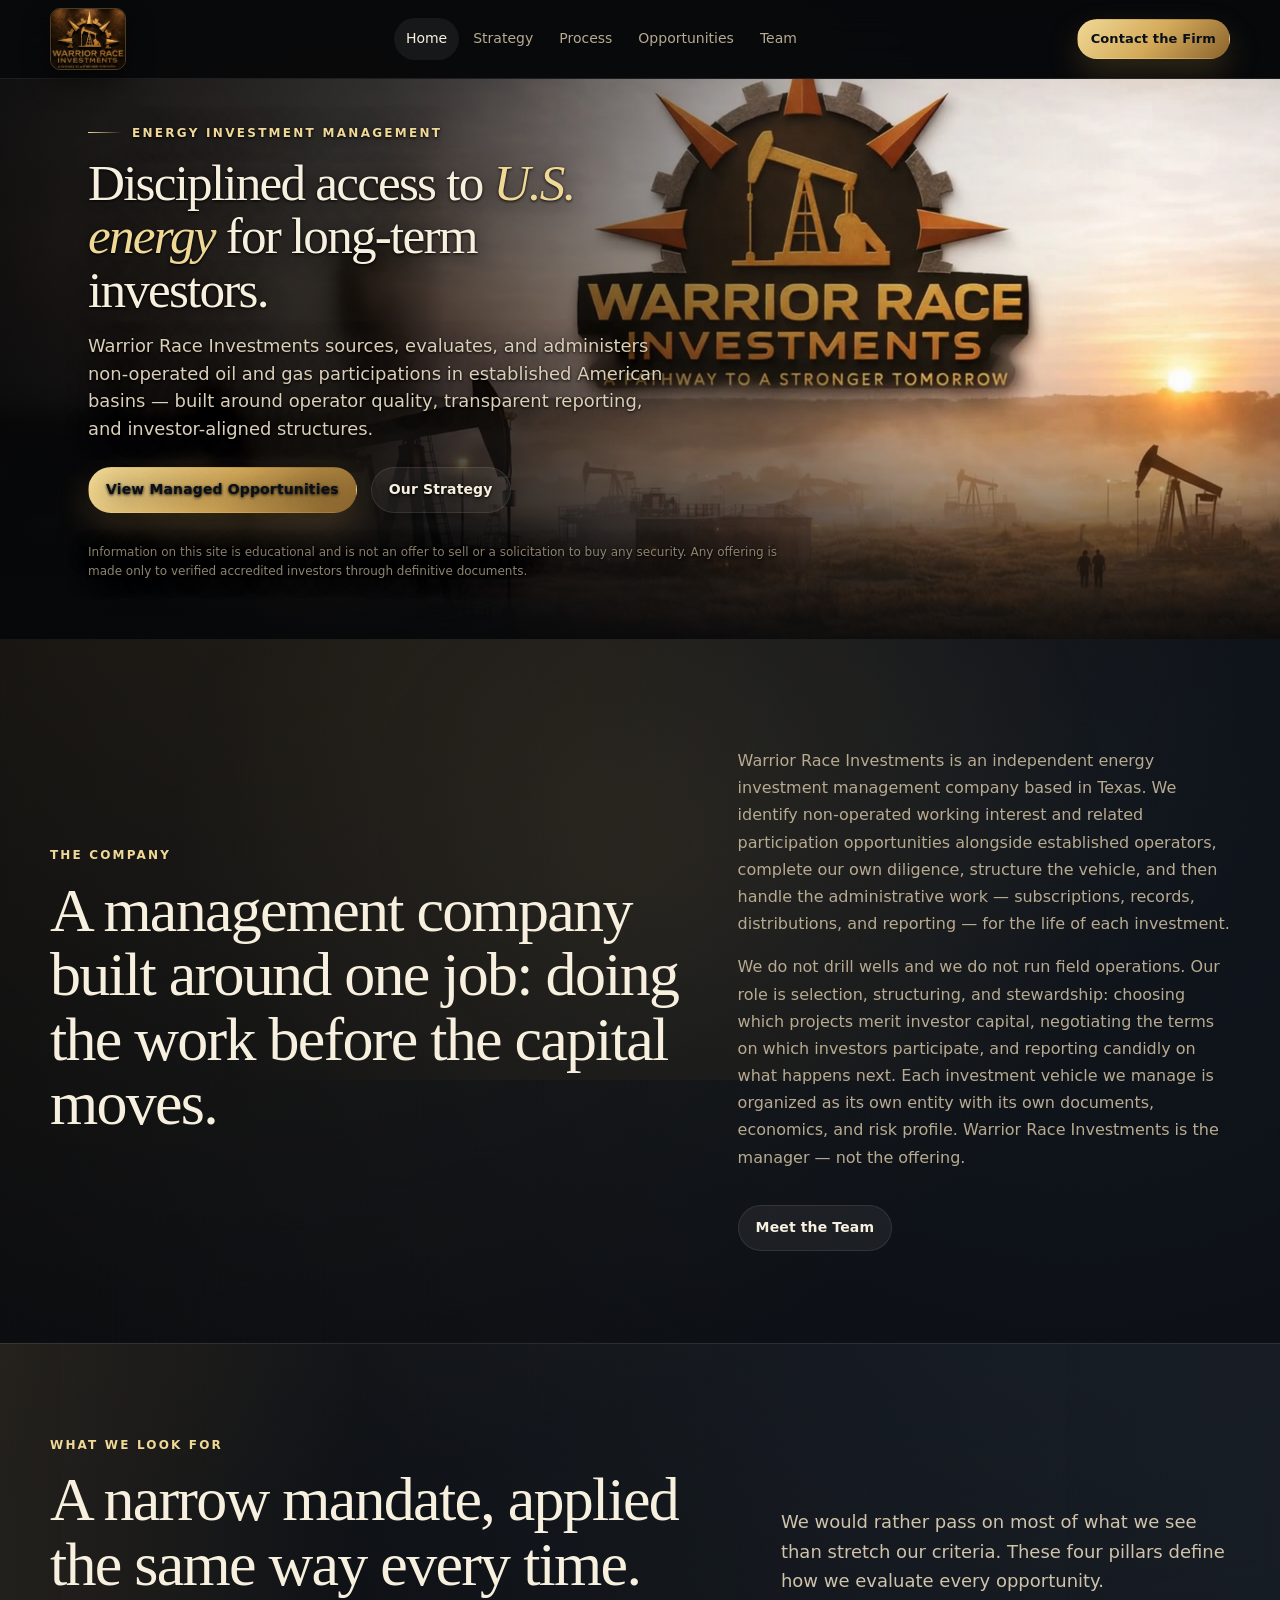
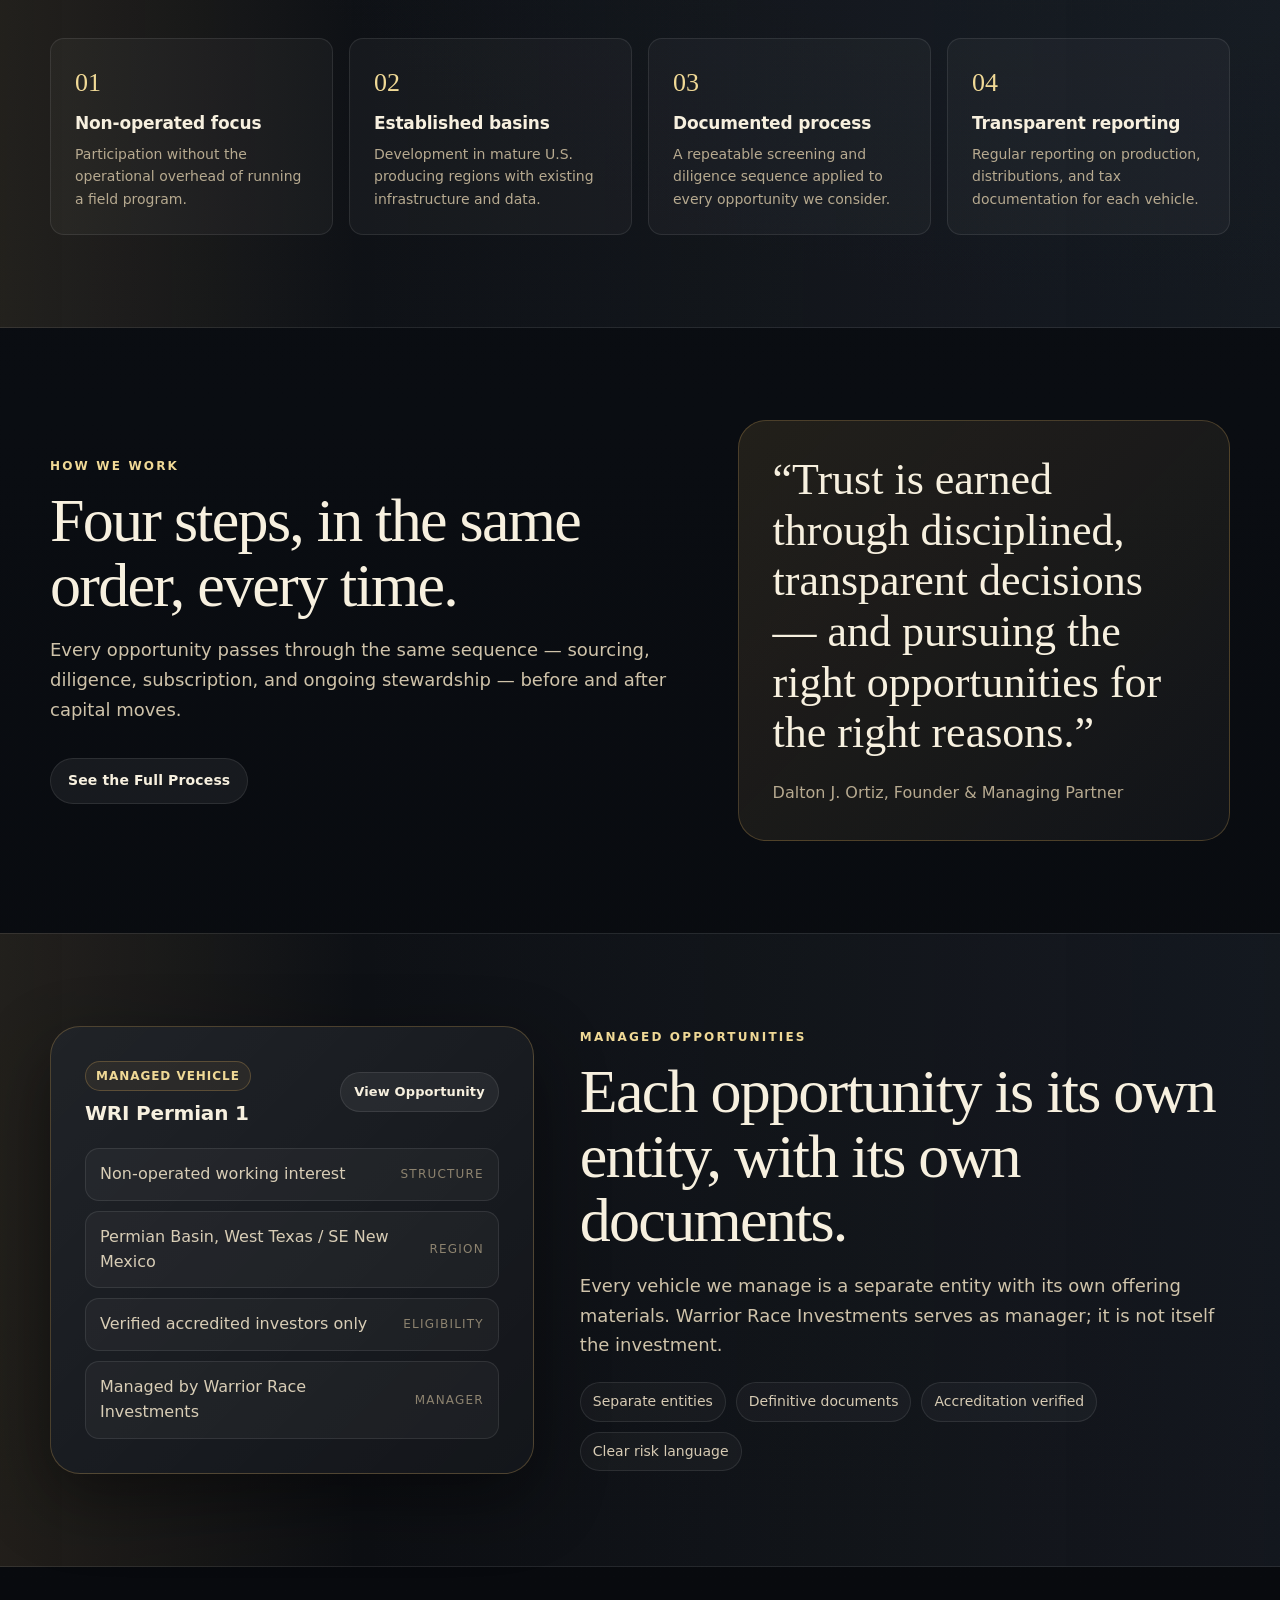
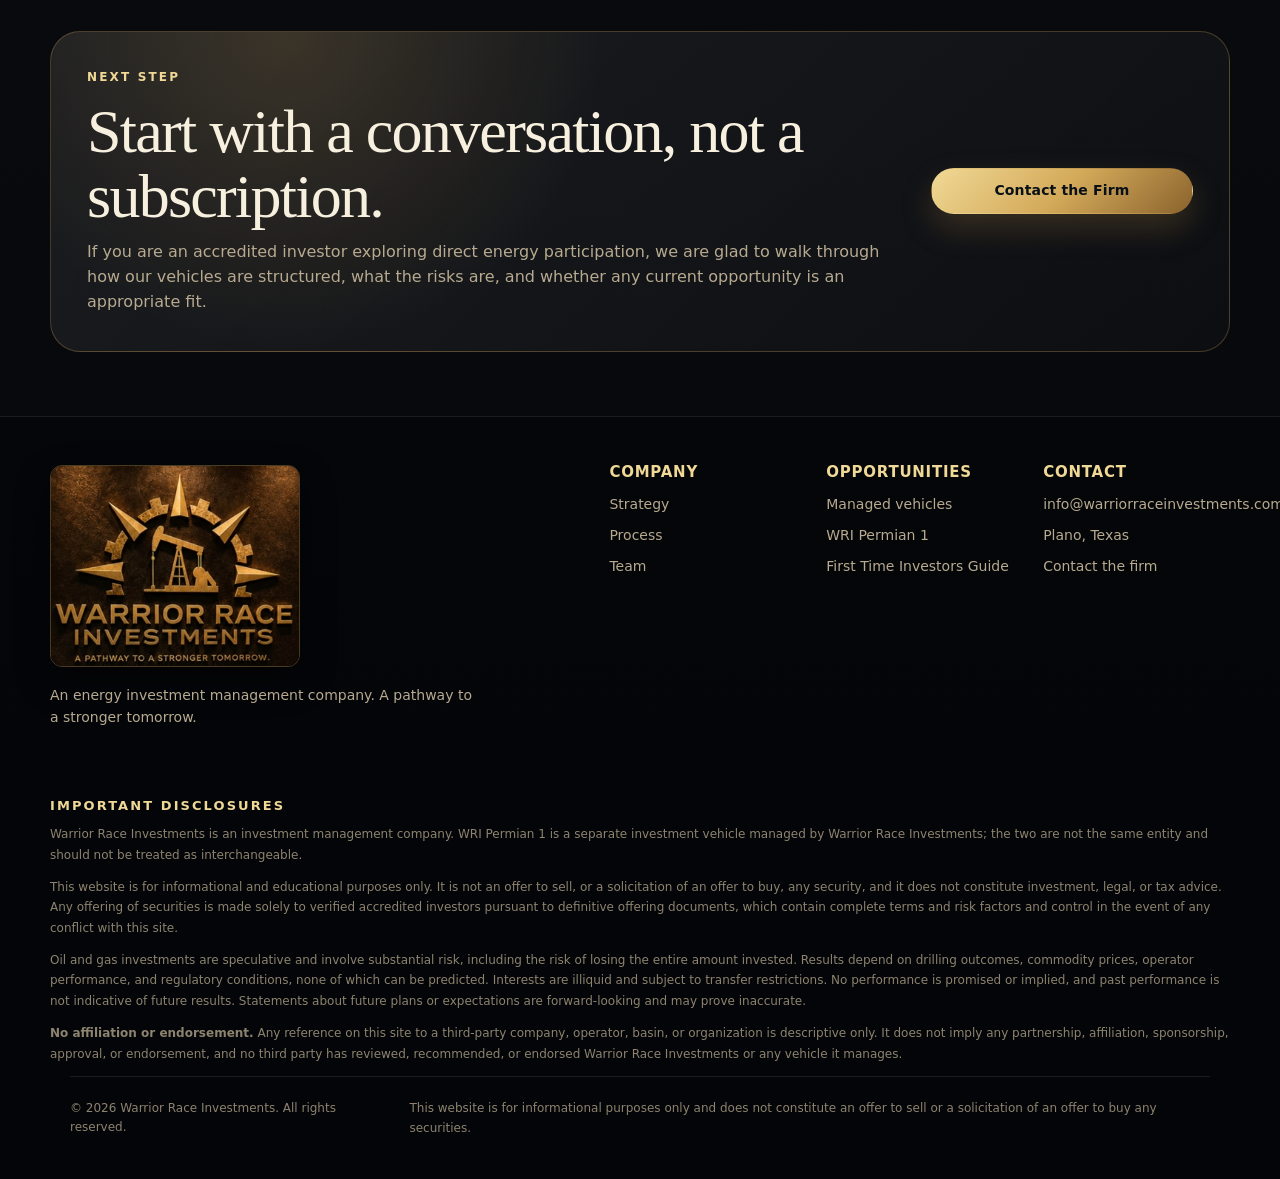
==== commit e7e188f2: "Transparent video hero with cinematic scrim; swap in new 3D logo badge site-wide" ====
--- a/index.html
+++ b/index.html
@@ -10,13 +10,20 @@
   <meta property="og:type" content="website">
   <link rel="icon" href="data:image/svg+xml,%3Csvg xmlns='http://www.w3.org/2000/svg' viewBox='0 0 32 32'%3E%3Crect width='32' height='32' fill='%230D0B07'/%3E%3Cpath d='M16 5 L23 24 H9 Z' fill='none' stroke='%23C9A227' stroke-width='1.5'/%3E%3Cline x1='6' y1='24' x2='26' y2='24' stroke='%23C9A227' stroke-width='1.5'/%3E%3C/svg%3E">
   <link rel="stylesheet" href="assets/css/styles.css">
+  <link rel="canonical" href="https://warriorraceinvestments.com/">
+  <meta property="og:url" content="https://warriorraceinvestments.com/">
+  <meta property="og:image" content="https://warriorraceinvestments.com/assets/pipeline-sunset-poster-wide.jpg">
+  <meta property="og:site_name" content="Warrior Race Investments">
+  <meta name="twitter:card" content="summary_large_image">
+  <meta name="twitter:title" content="Warrior Race Investments | Energy Investment Management">
+  <meta name="twitter:image" content="https://warriorraceinvestments.com/assets/pipeline-sunset-poster-wide.jpg">
 </head>
 <body>
   <a class="skip-link" href="#main">Skip to content</a>
   <header class="site-header">
     <div class="nav-wrap">
       <a class="brand" href="index.html" aria-label="Warrior Race Investments home">
-        <img class="brand-logo" src="assets/wri-logo.png" alt="Warrior Race Investments logo" style="width:116px;border-radius:6px;">
+        <img class="brand-logo" src="assets/wri-logo-3d.png" alt="Warrior Race Investments logo">
       </a>
       <nav class="main-nav" aria-label="Main navigation">
         <a href="index.html" aria-current="page">Home</a>
@@ -167,7 +174,7 @@
   <footer class="site-footer">
     <div class="footer-main">
       <div class="footer-brand">
-        <img class="footer-logo" src="assets/wri-logo.png" alt="Warrior Race Investments logo">
+        <img class="footer-logo" src="assets/wri-logo-3d.png" alt="Warrior Race Investments logo">
         <p>An energy investment management company. A pathway to a stronger tomorrow.</p>
       </div>
       <div>
--- a/assets/css/styles.css
+++ b/assets/css/styles.css
@@ -131,10 +131,12 @@
 }
 
 .brand-logo {
-  width: 250px;
-  height: auto;
+  height: 62px;
+  width: auto;
   display: block;
-  filter: drop-shadow(0 10px 24px rgba(0,0,0,.32));
+  border-radius: 10px;
+  border: 1px solid rgba(214, 170, 90, .32);
+  box-shadow: 0 12px 28px rgba(0, 0, 0, .45);
 }
 
 .brand-copy {
@@ -1051,8 +1053,11 @@
 }
 
 .footer-logo {
-  width: 310px;
-  border-radius: 4px;
+  width: 250px;
+  height: auto;
+  border-radius: 12px;
+  border: 1px solid rgba(214, 170, 90, .32);
+  box-shadow: 0 14px 34px rgba(0, 0, 0, .4);
   margin-bottom: 18px;
 }
 
@@ -1138,6 +1143,10 @@
 .stat-row span {
   color: var(--muted);
   font-size: 14px;
+  /* Long unbreakable tokens (e.g. the contact email) must not force the
+     grid column wider than its container on narrow viewports. */
+  min-width: 0;
+  overflow-wrap: anywhere;
 }
 
 .timeline {
@@ -1219,6 +1228,23 @@
   height: 100%;
   object-fit: cover;
   object-position: center;
+}
+
+.hero--video::before {
+  content: "";
+  position: absolute;
+  inset: 0;
+  /* Soft cinematic scrim behind the hero copy — keeps text legible over the
+     video without a visible card. Fades out past the copy column so the 3D
+     emblem in the video stays visible. */
+  background: linear-gradient(90deg,
+    rgba(7, 8, 10, .88) 0%,
+    rgba(7, 8, 10, .72) 30%,
+    rgba(7, 8, 10, .42) 52%,
+    rgba(7, 8, 10, .10) 72%,
+    rgba(7, 8, 10, 0) 88%);
+  pointer-events: none;
+  z-index: 1;
 }
 
 .hero--video::after {
@@ -1241,15 +1267,13 @@
 }
 
 .hero--video .hero-card {
-  background: rgba(10, 11, 14, .68);
-  border: 1px solid rgba(214, 170, 90, .22);
-  border-radius: 22px;
+  background: transparent;
+  border: none;
+  border-radius: 0;
   padding: 30px 38px 32px;
-  -webkit-backdrop-filter: blur(10px);
-  backdrop-filter: blur(10px);
-  box-shadow: 0 30px 60px -28px rgba(0, 0, 0, .8);
   display: grid;
   gap: 4px;
+  text-shadow: 0 2px 24px rgba(0, 0, 0, .75), 0 1px 3px rgba(0, 0, 0, .9);
 }
 
 .hero--video .eyebrow { margin-bottom: 10px; }
@@ -1266,7 +1290,9 @@
 
 .hero--video .lead {
   font-size: clamp(15px, 1.4vw, 18px);
-  max-width: 68ch;
+  /* Narrower than the default lead so the copy column ends before the
+     centered 3D emblem in the video begins. */
+  max-width: 52ch;
   margin-top: 12px;
 }
 
@@ -1583,6 +1609,17 @@
   .pillar-grid { grid-template-columns: 1fr; }
 
   .hero--video .hero-card { padding: 22px 20px 24px; }
+
+  /* On mobile the copy stacks full-width over the video's centered emblem,
+     so the scrim becomes a vertical gradient behind the whole copy block. */
+  .hero--video::before {
+    background: linear-gradient(180deg,
+      rgba(7, 8, 10, .52) 0%,
+      rgba(7, 8, 10, .80) 42%,
+      rgba(7, 8, 10, .96) 100%);
+  }
+
+  .brand-logo { height: 52px; }
 
   .deal-body { padding: 24px; }
 }
@@ -1694,6 +1731,13 @@
     width: min(100% - 28px, var(--max));
   }
 
+  /* Stack the label above the value so long emails and phone numbers
+     read cleanly instead of wrapping inside a narrow column. */
+  .stat-row {
+    grid-template-columns: 1fr;
+    gap: 4px;
+  }
+
   h1 {
     font-size: clamp(42px, 13vw, 62px);
   }
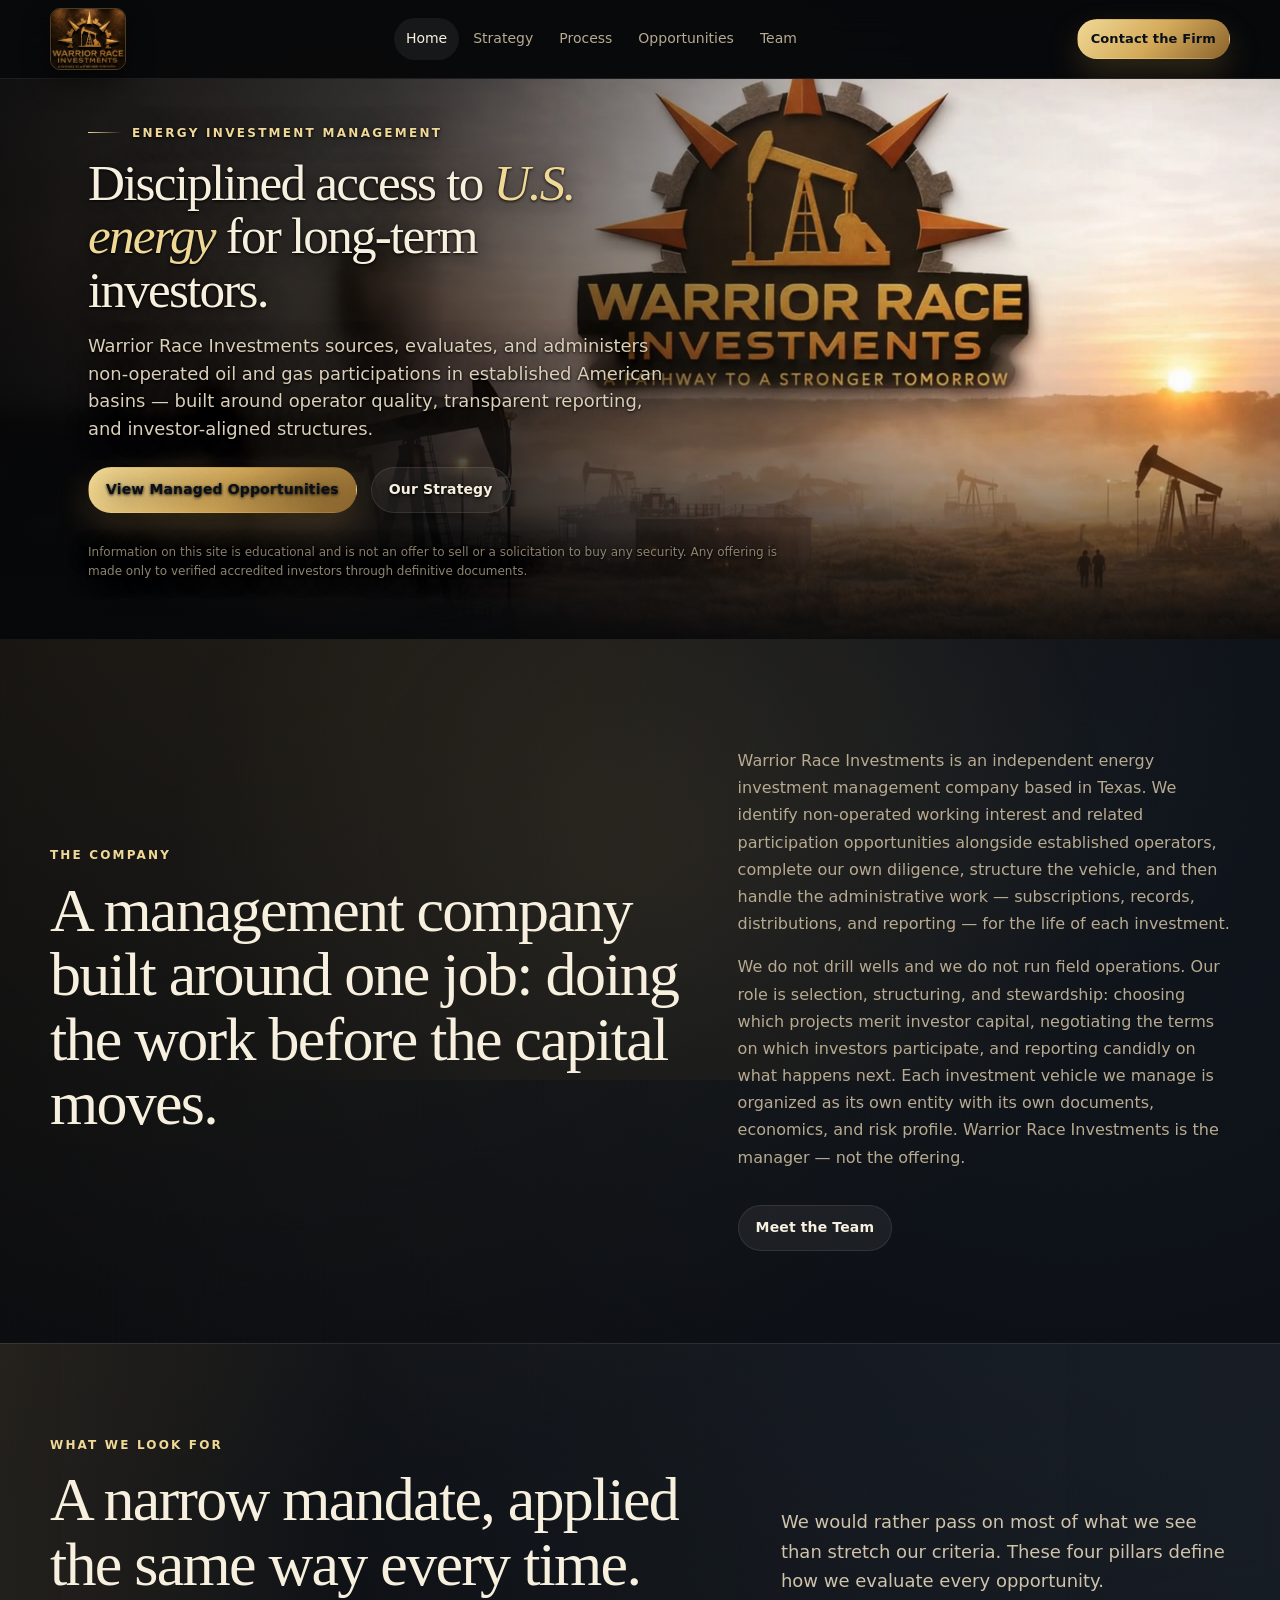
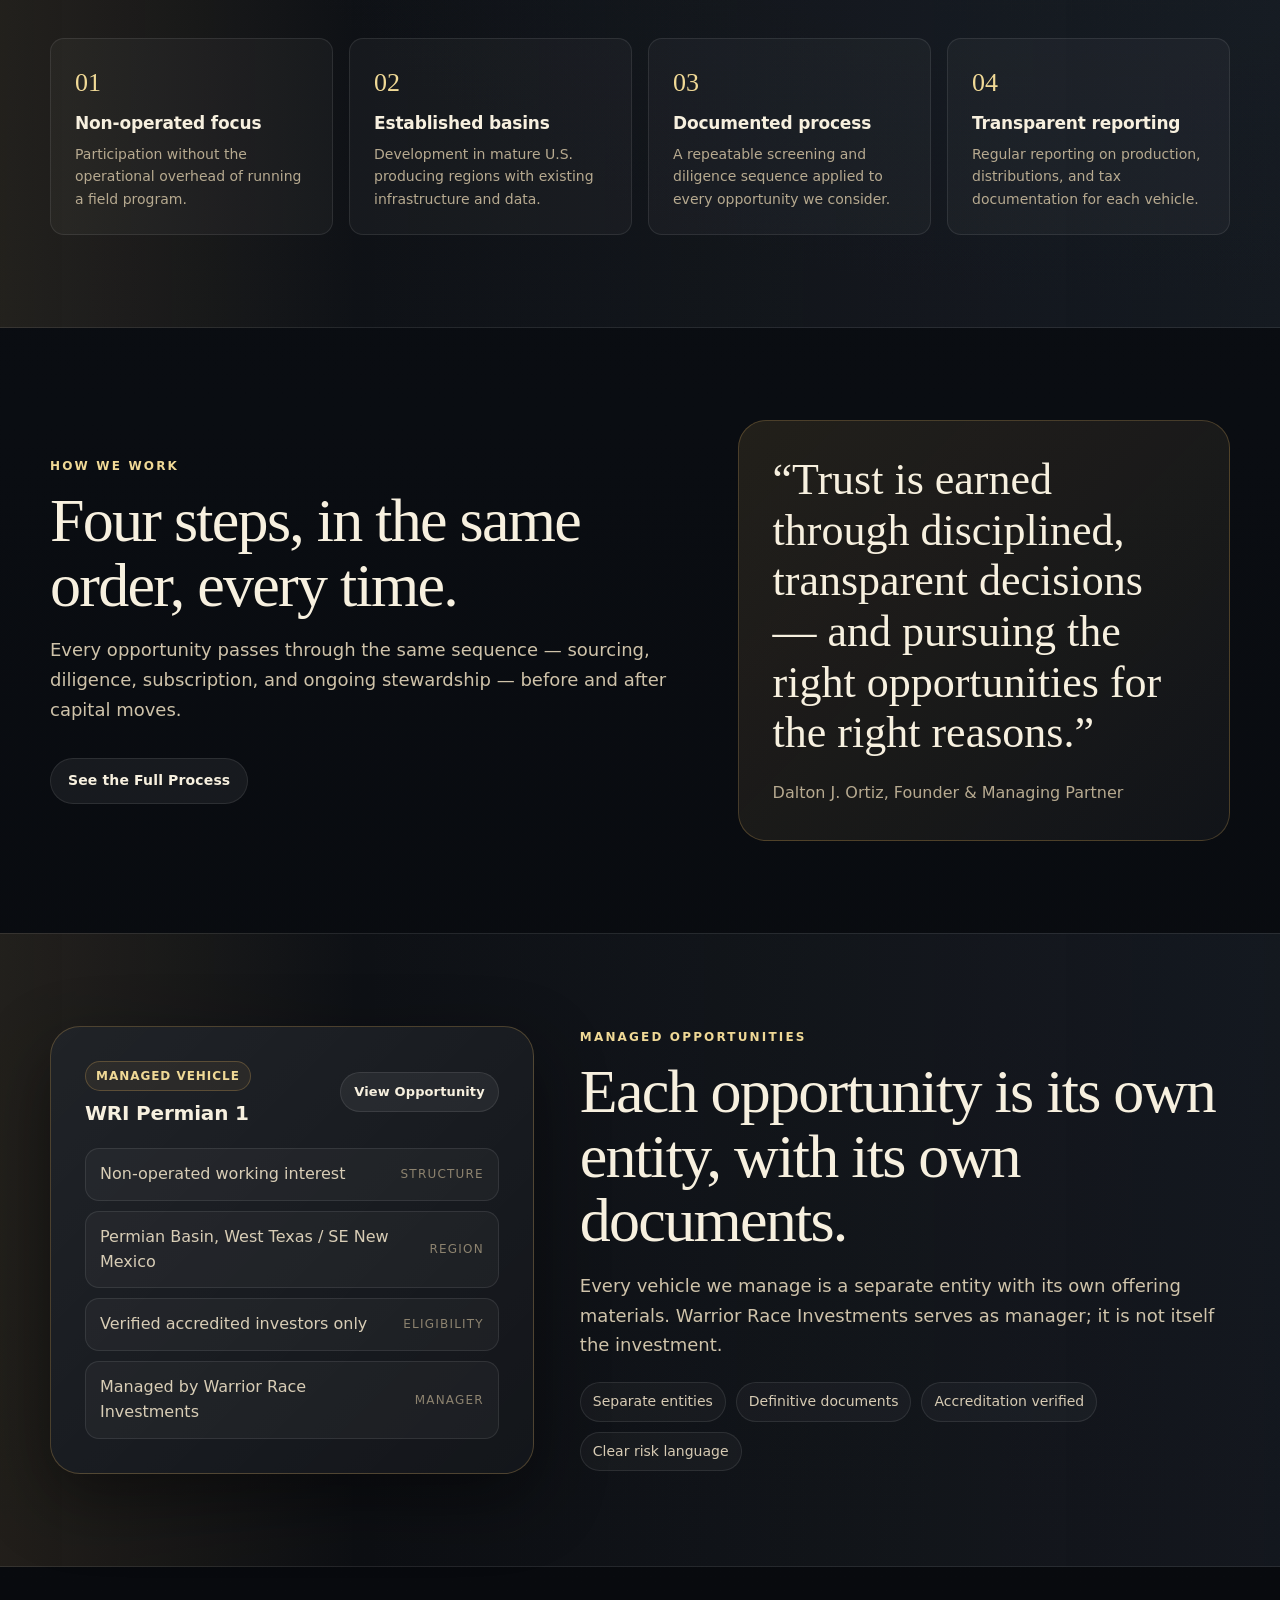
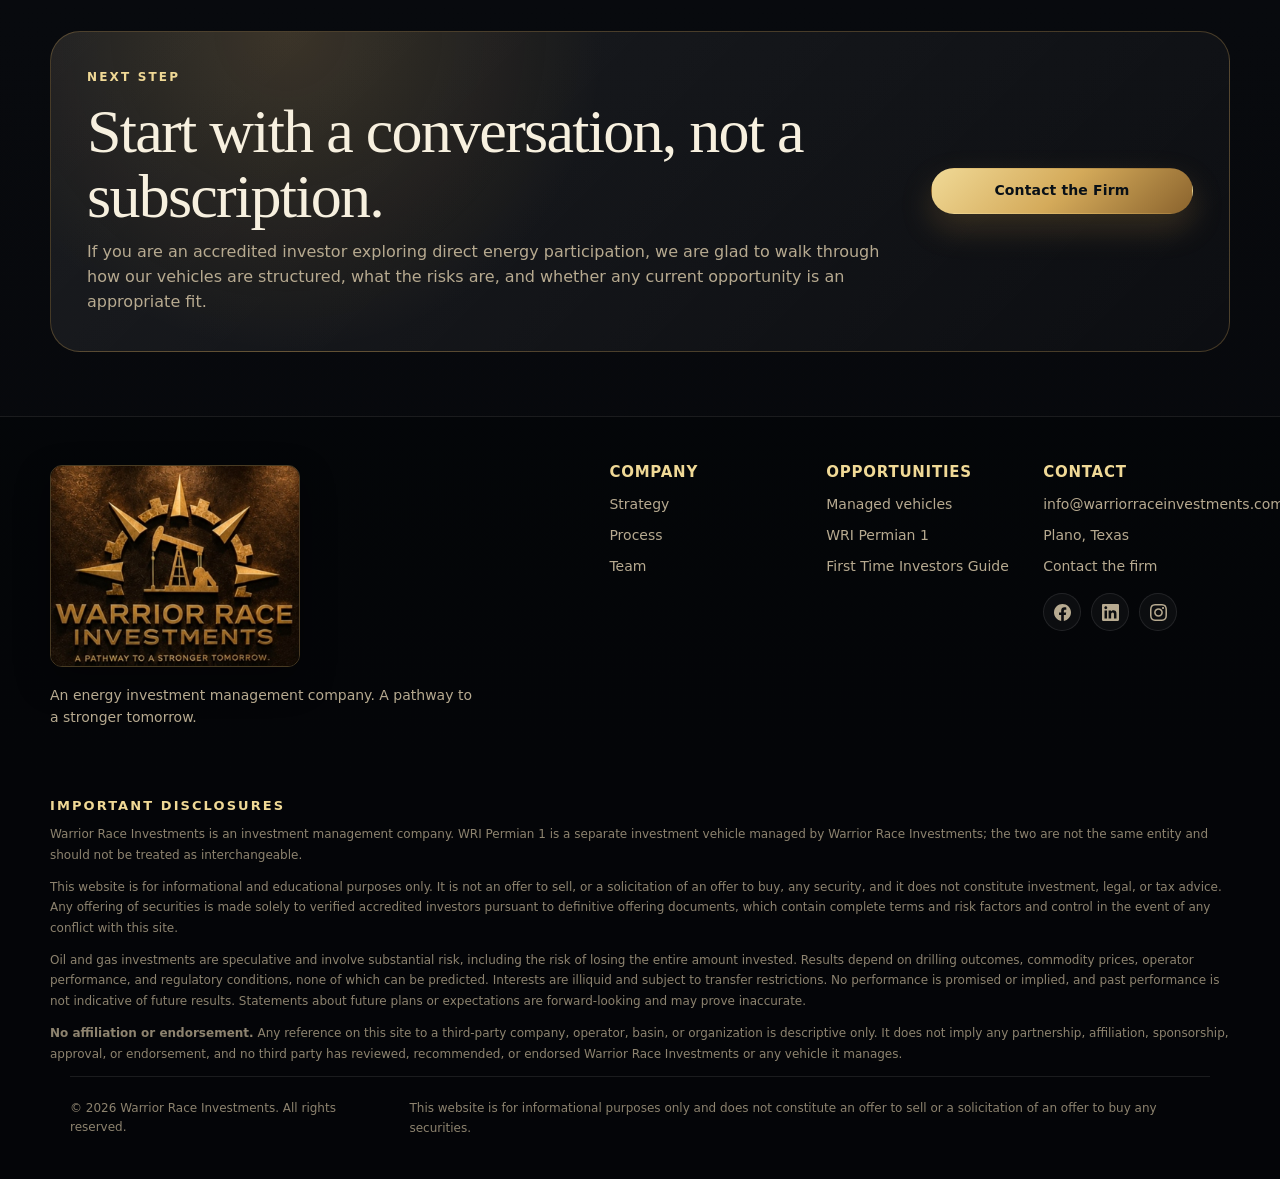
==== commit fe296e58: "Add Facebook, LinkedIn, and Instagram links to footer on all pages" ====
--- a/index.html
+++ b/index.html
@@ -200,6 +200,17 @@
           <li>Plano, Texas</li>
           <li><a href="contact.html">Contact the firm</a></li>
         </ul>
+        <div class="social-links" aria-label="Warrior Race Investments on social media">
+          <a href="https://www.facebook.com/profile.php?id=61593320726697" target="_blank" rel="noopener noreferrer" aria-label="Warrior Race Investments on Facebook">
+            <svg viewBox="0 0 24 24" aria-hidden="true"><path d="M24 12.073c0-6.627-5.373-12-12-12s-12 5.373-12 12c0 5.99 4.388 10.954 10.125 11.854v-8.385H7.078v-3.47h3.047V9.43c0-3.007 1.792-4.669 4.533-4.669 1.312 0 2.686.235 2.686.235v2.953H15.83c-1.491 0-1.956.925-1.956 1.874v2.25h3.328l-.532 3.47h-2.796v8.385C19.612 23.027 24 18.062 24 12.073z"/></svg>
+          </a>
+          <a href="https://www.linkedin.com/company/warrior-race-investments" target="_blank" rel="noopener noreferrer" aria-label="Warrior Race Investments on LinkedIn">
+            <svg viewBox="0 0 24 24" aria-hidden="true"><path d="M20.447 20.452h-3.554v-5.569c0-1.328-.027-3.037-1.852-3.037-1.853 0-2.136 1.445-2.136 2.939v5.667H9.351V9h3.414v1.561h.046c.477-.9 1.637-1.85 3.37-1.85 3.601 0 4.267 2.37 4.267 5.455v6.286zM5.337 7.433c-1.144 0-2.063-.926-2.063-2.065 0-1.138.92-2.063 2.063-2.063 1.14 0 2.064.925 2.064 2.063 0 1.139-.925 2.065-2.064 2.065zm1.782 13.019H3.555V9h3.564v11.452zM22.225 0H1.771C.792 0 0 .774 0 1.729v20.542C0 23.227.792 24 1.771 24h20.451C23.2 24 24 23.227 24 22.271V1.729C24 .774 23.2 0 22.225 0z"/></svg>
+          </a>
+          <a href="https://www.instagram.com/warriorraceinvestments/" target="_blank" rel="noopener noreferrer" aria-label="Warrior Race Investments on Instagram">
+            <svg viewBox="0 0 24 24" aria-hidden="true"><path d="M12 2.163c3.204 0 3.584.012 4.85.07 3.252.148 4.771 1.691 4.919 4.919.058 1.265.069 1.645.069 4.849 0 3.205-.012 3.584-.069 4.849-.149 3.225-1.664 4.771-4.919 4.919-1.266.058-1.644.07-4.85.07-3.204 0-3.584-.012-4.849-.07-3.26-.149-4.771-1.699-4.919-4.92-.058-1.265-.07-1.644-.07-4.849 0-3.204.013-3.583.07-4.849.149-3.227 1.664-4.771 4.919-4.919 1.266-.057 1.645-.069 4.849-.069zm0-2.163c-3.259 0-3.667.014-4.947.072-4.358.2-6.78 2.618-6.98 6.98-.059 1.281-.073 1.689-.073 4.948 0 3.259.014 3.668.072 4.948.2 4.358 2.618 6.78 6.98 6.98 1.281.058 1.689.072 4.948.072 3.259 0 3.668-.014 4.948-.072 4.354-.2 6.782-2.618 6.979-6.98.059-1.28.073-1.689.073-4.948 0-3.259-.014-3.667-.072-4.947-.196-4.354-2.617-6.78-6.979-6.98-1.281-.059-1.69-.073-4.949-.073zm0 5.838c-3.403 0-6.162 2.759-6.162 6.162s2.759 6.163 6.162 6.163 6.162-2.759 6.162-6.163c0-3.403-2.759-6.162-6.162-6.162zm0 10.162c-2.209 0-4-1.79-4-4 0-2.209 1.791-4 4-4s4 1.791 4 4c0 2.21-1.791 4-4 4zm6.406-11.845c-.796 0-1.441.645-1.441 1.44s.645 1.44 1.441 1.44c.795 0 1.439-.645 1.439-1.44s-.644-1.44-1.439-1.44z"/></svg>
+          </a>
+        </div>
       </div>
     </div>
     <div class="footer-legal">
--- a/assets/css/styles.css
+++ b/assets/css/styles.css
@@ -1084,6 +1084,36 @@
   color: var(--gold-2);
 }
 
+.social-links {
+  display: flex;
+  gap: 10px;
+  margin-top: 16px;
+}
+
+.social-links a {
+  display: grid;
+  place-items: center;
+  width: 38px;
+  height: 38px;
+  border-radius: 50%;
+  border: 1px solid var(--line-2);
+  color: var(--muted);
+  background: rgba(255, 255, 255, .035);
+  transition: color .18s ease, border-color .18s ease, transform .18s ease;
+}
+
+.social-links a:hover {
+  color: var(--gold-2);
+  border-color: rgba(214, 170, 90, .48);
+  transform: translateY(-2px);
+}
+
+.social-links svg {
+  width: 17px;
+  height: 17px;
+  fill: currentColor;
+}
+
 .footer-bottom {
   width: min(var(--max), calc(100% - 40px));
   margin: 0 auto;
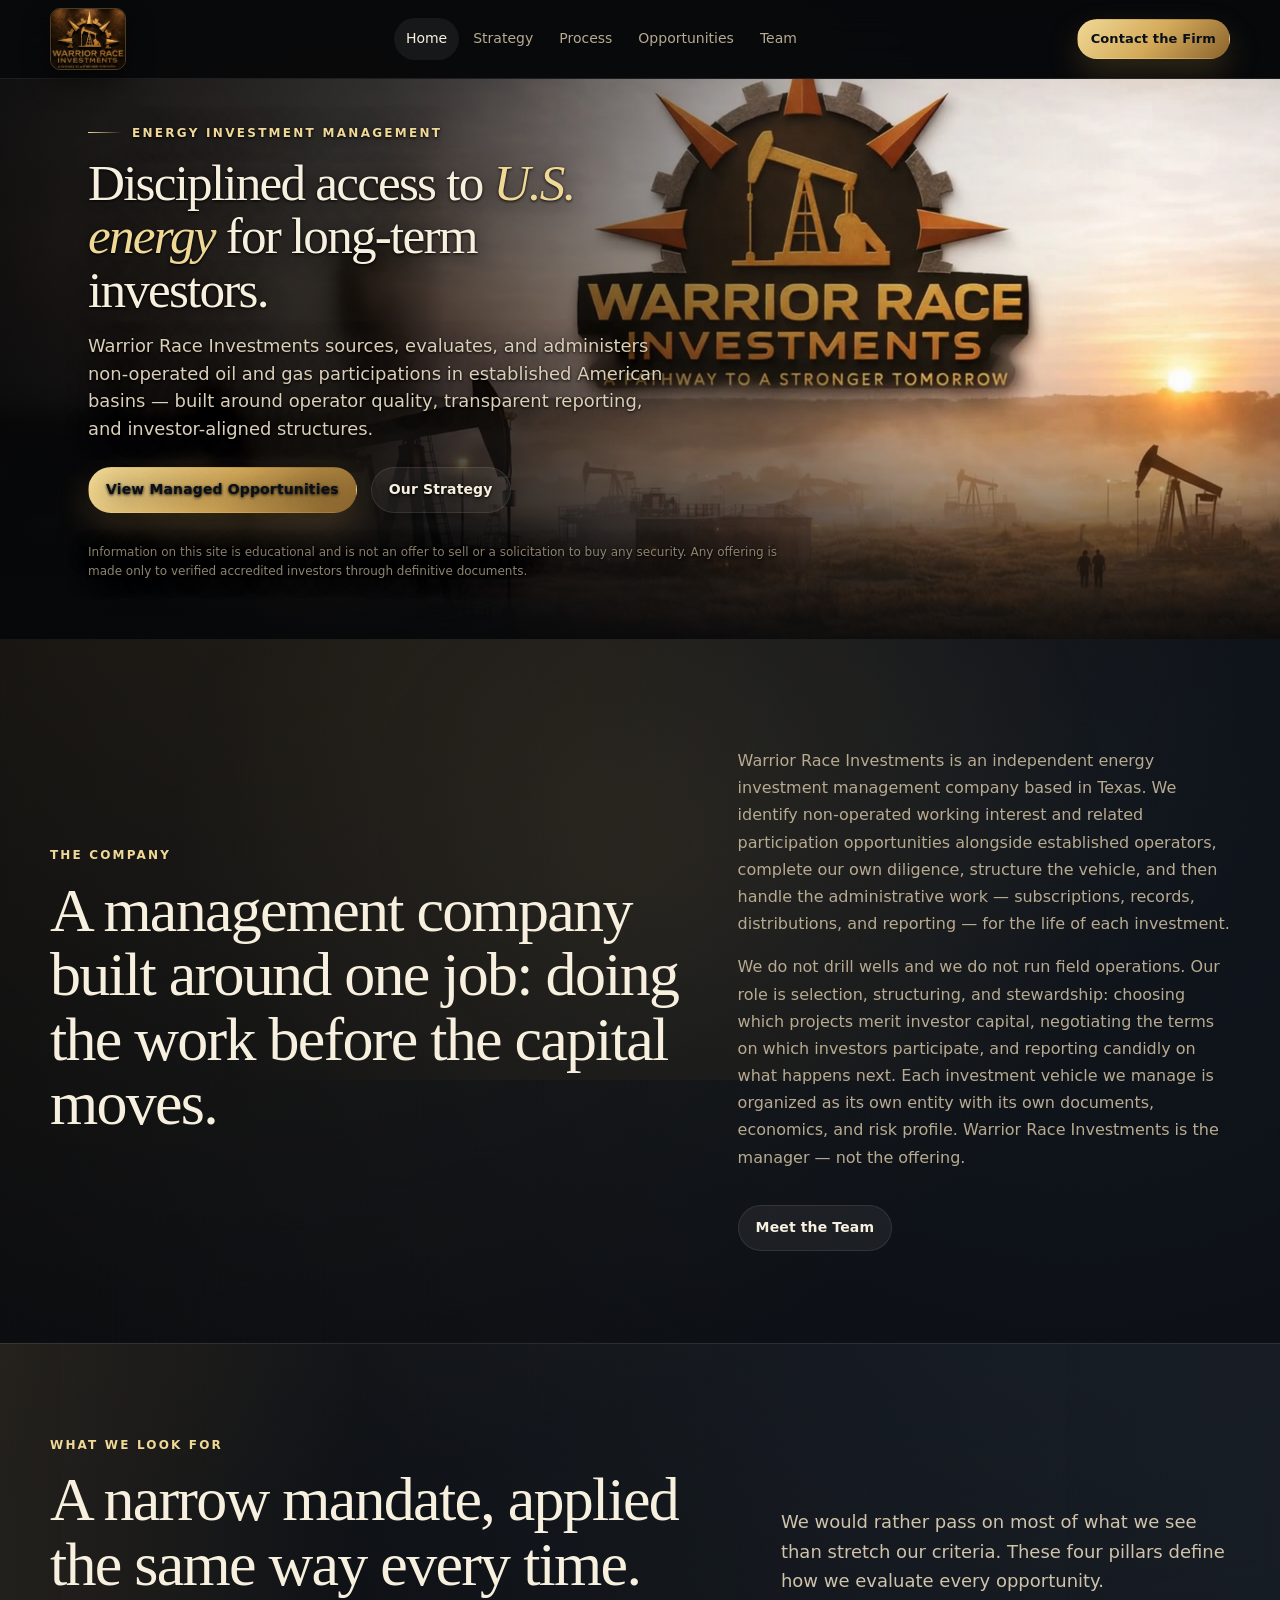
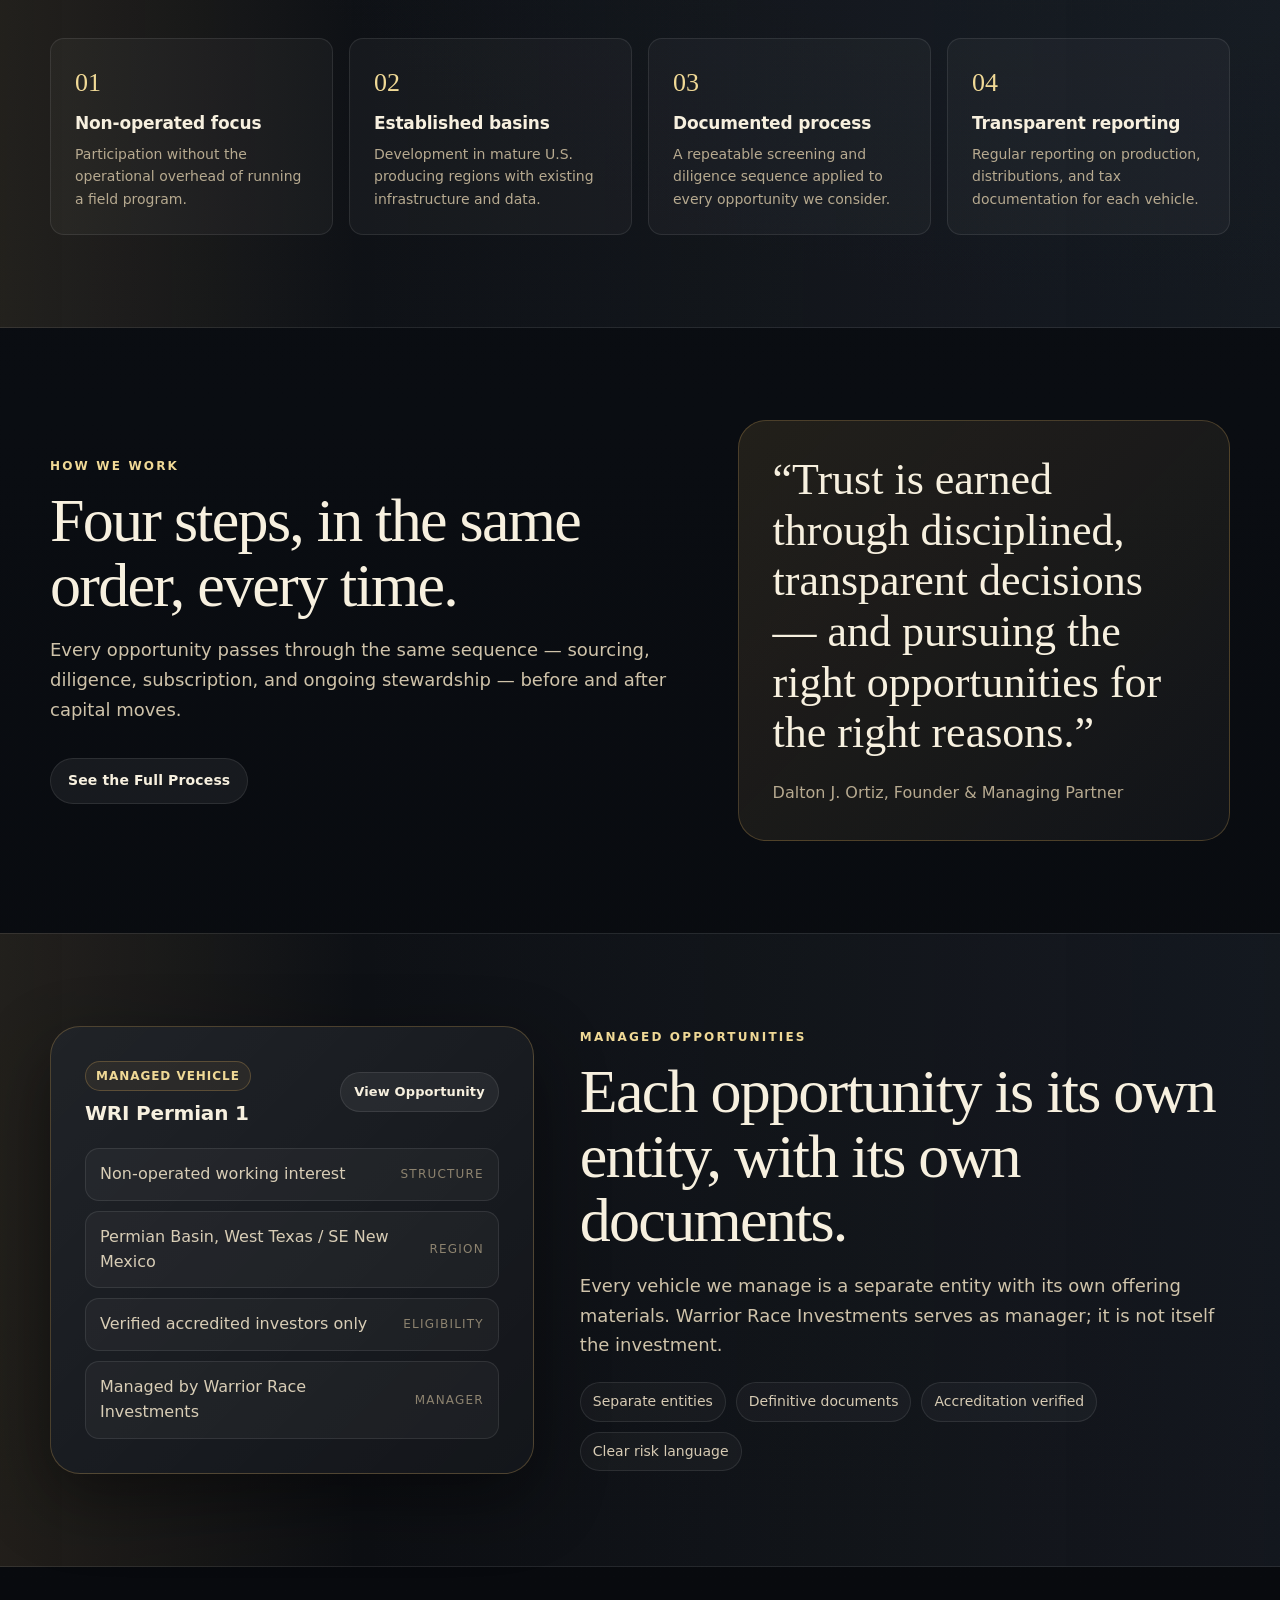
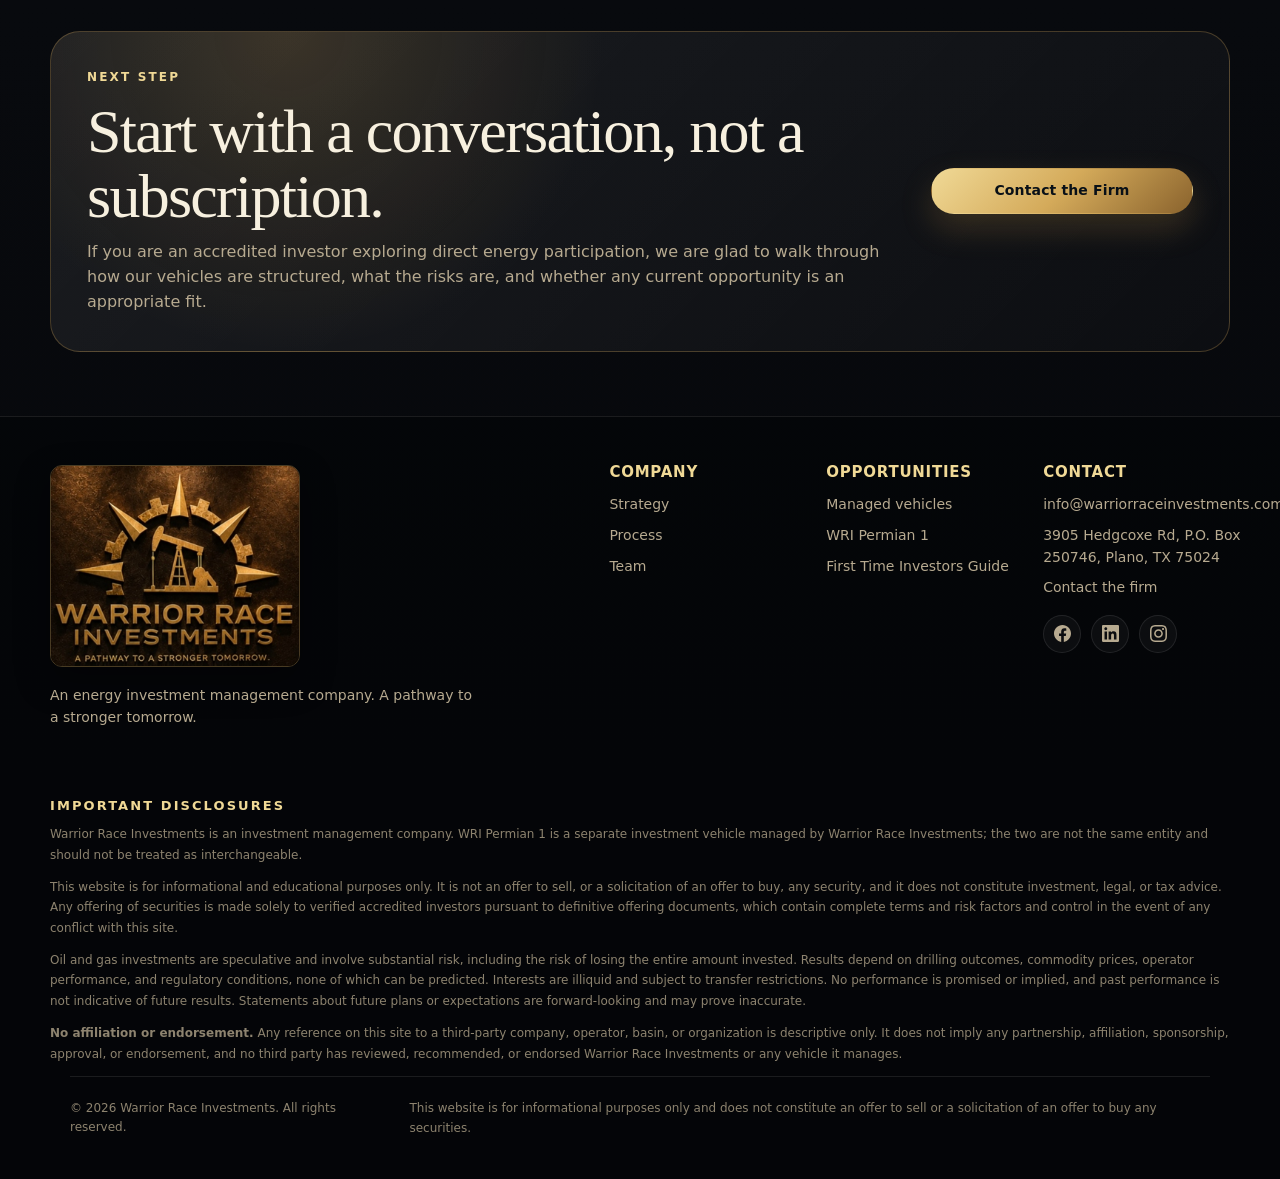
==== commit fd19c94c: "Add full mailing address to footer and contact/thank-you info panels" ====
--- a/index.html
+++ b/index.html
@@ -197,7 +197,7 @@
         <h4>Contact</h4>
         <ul>
           <li><a href="mailto:info@warriorraceinvestments.com">info@warriorraceinvestments.com</a></li>
-          <li>Plano, Texas</li>
+          <li>3905 Hedgcoxe Rd, P.O. Box 250746, Plano, TX 75024</li>
           <li><a href="contact.html">Contact the firm</a></li>
         </ul>
         <div class="social-links" aria-label="Warrior Race Investments on social media">
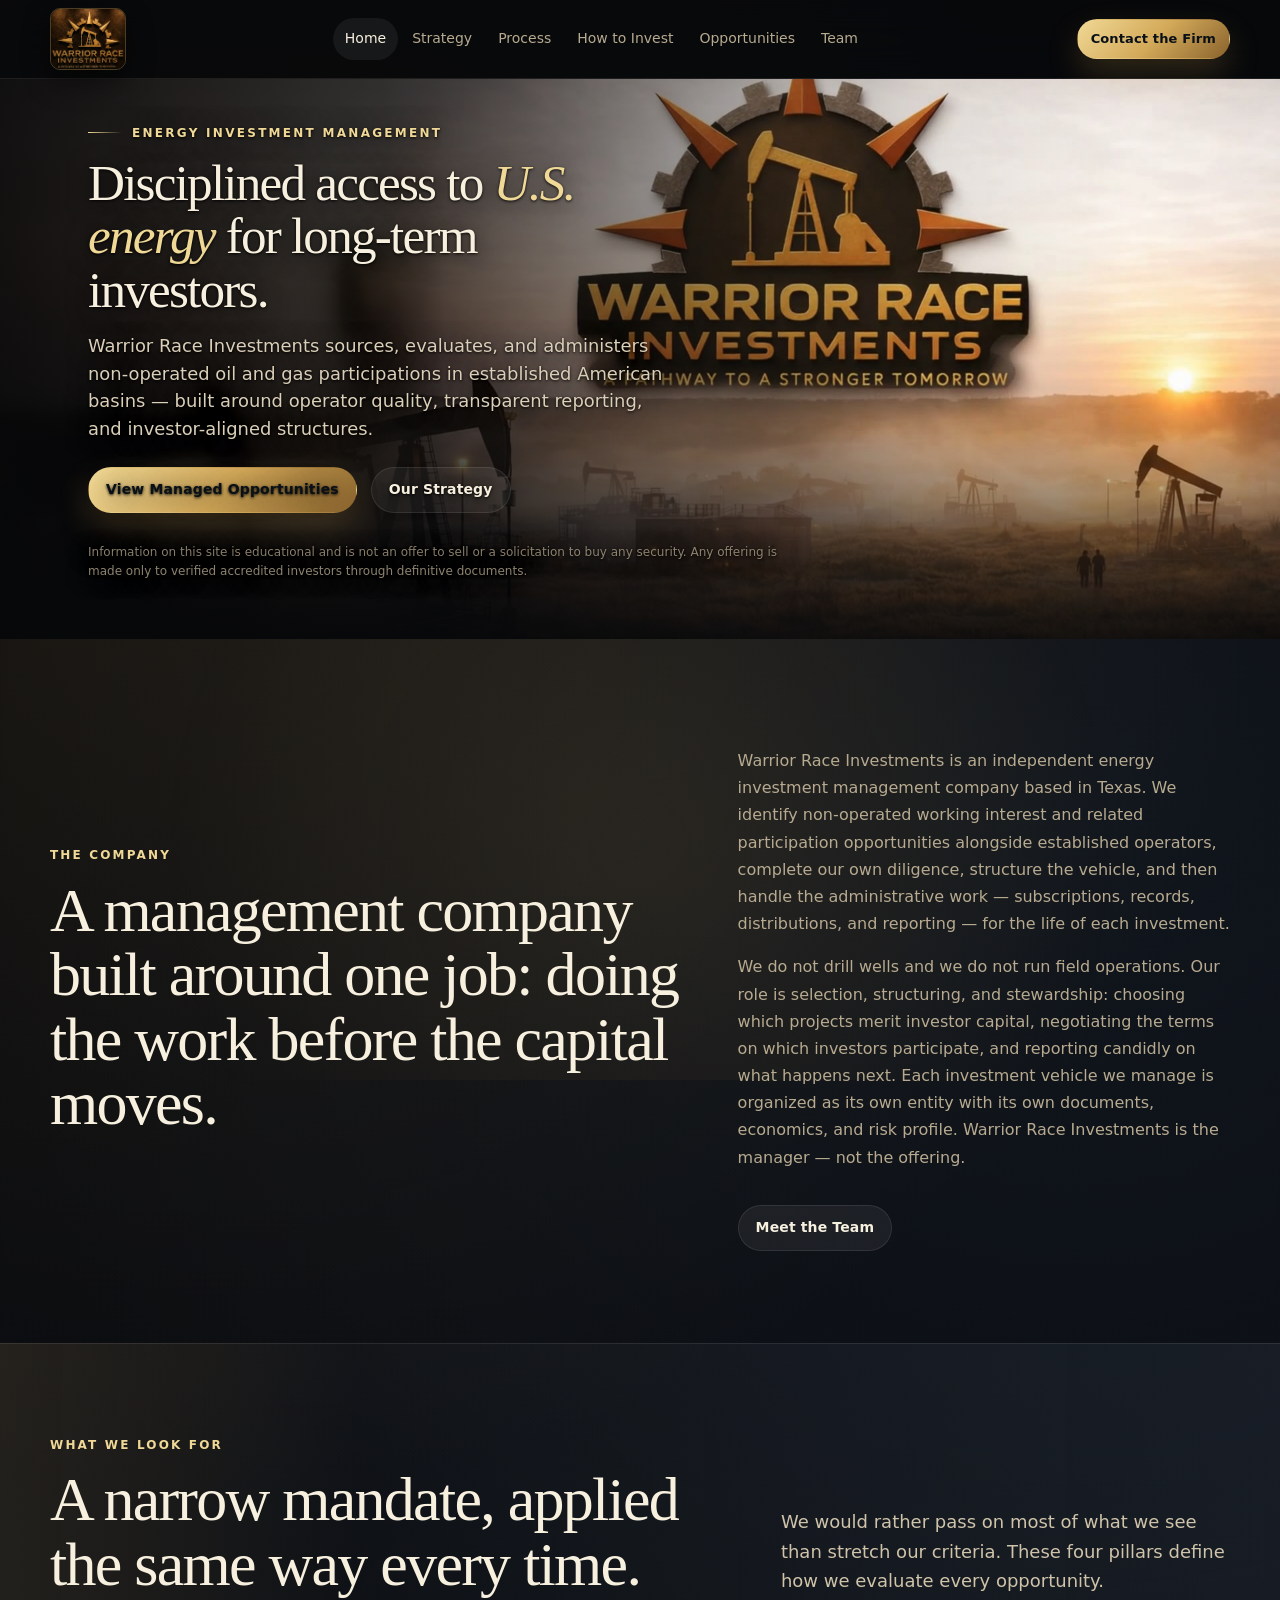
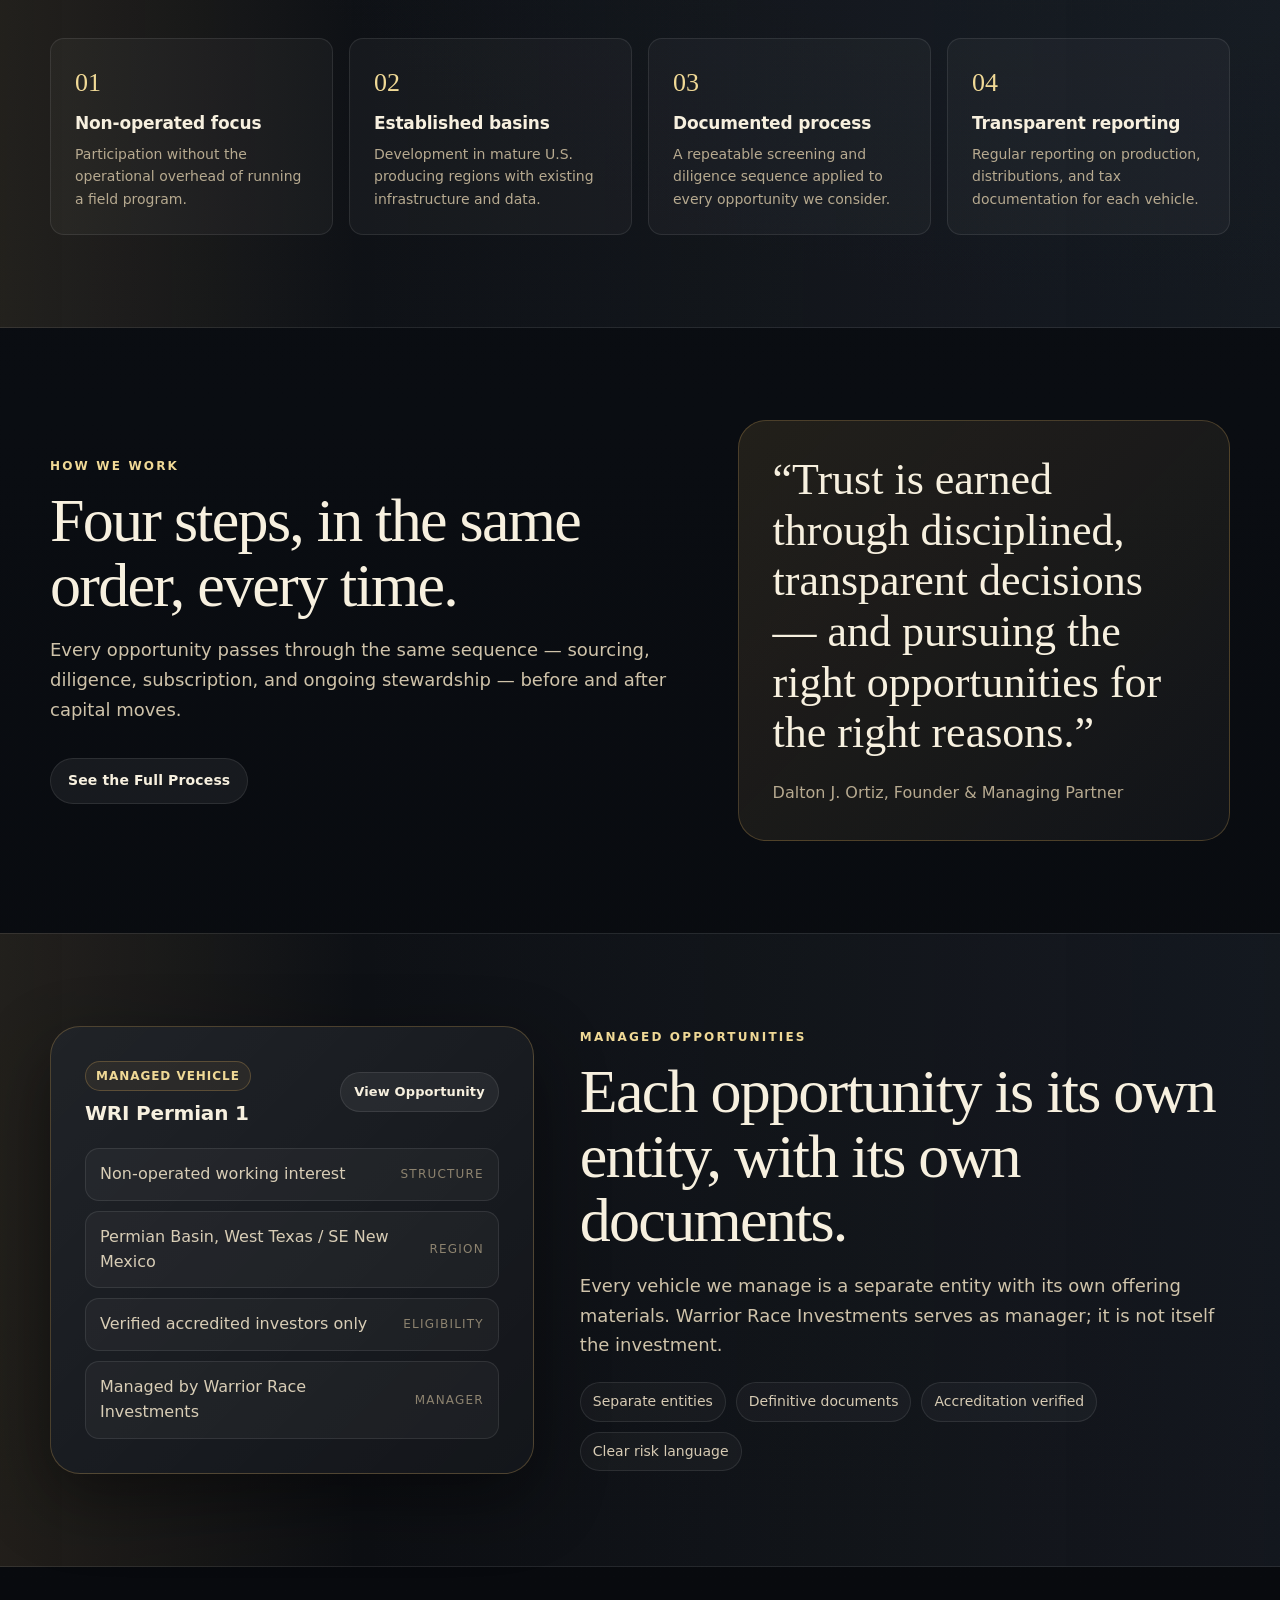
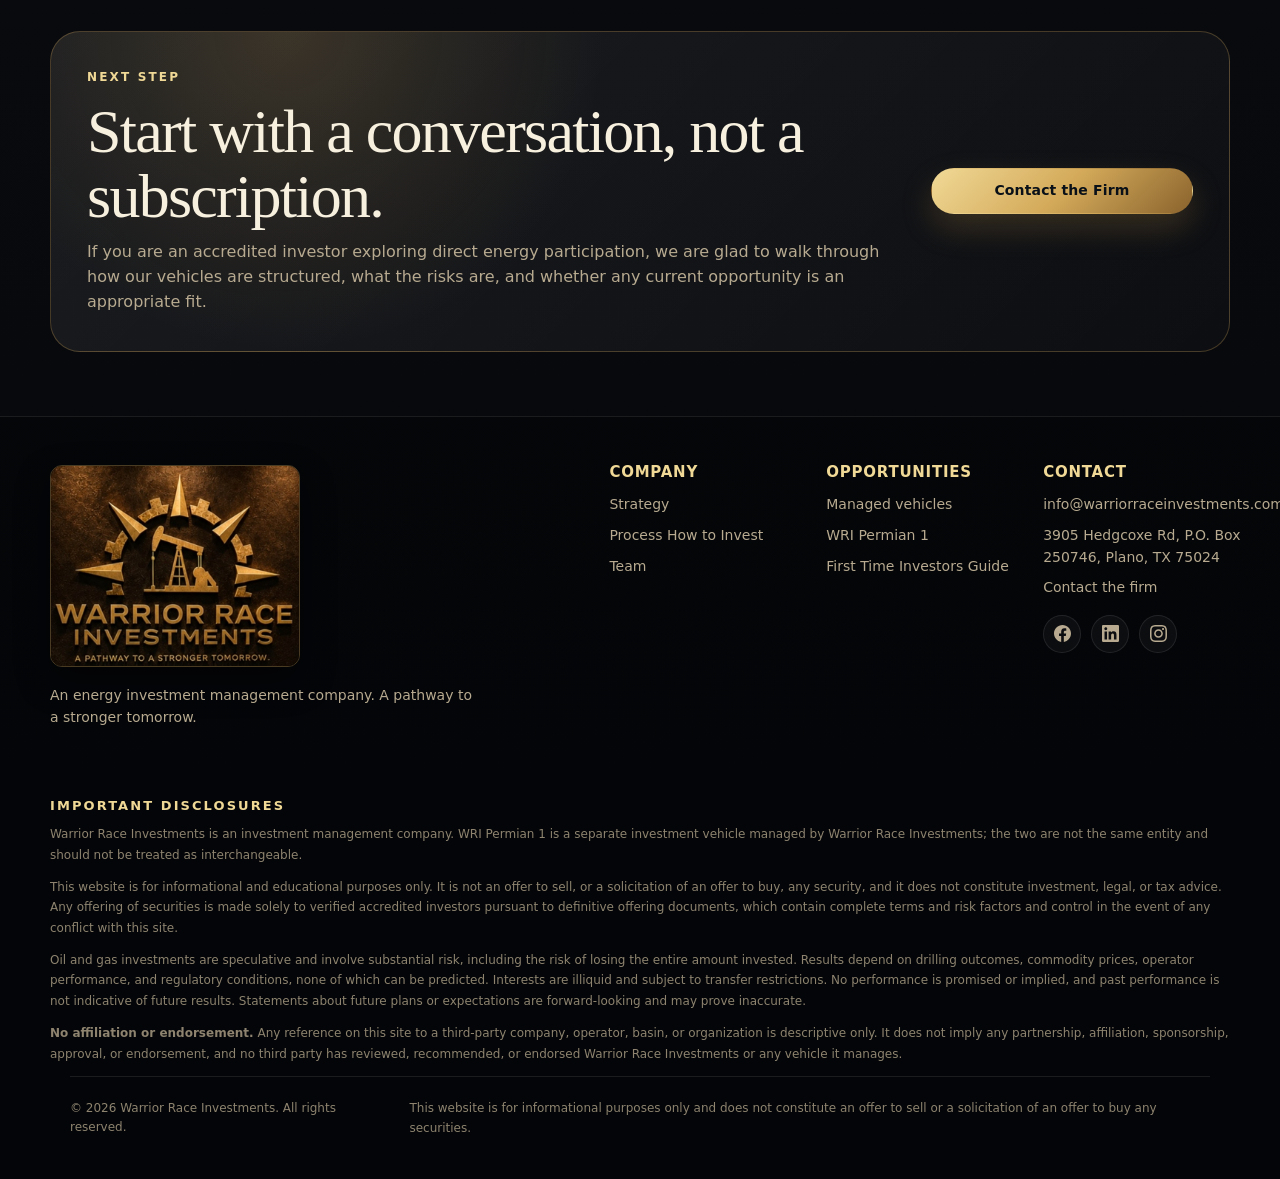
==== commit ed63d746: "Add How to Invest in Oil & Gas education page; move First Time Investors Guide form onto it; nav and" ====
--- a/index.html
+++ b/index.html
@@ -29,6 +29,7 @@
         <a href="index.html" aria-current="page">Home</a>
         <a href="strategy.html">Strategy</a>
         <a href="process.html">Process</a>
+        <a href="how-to-invest.html">How to Invest</a>
         <a href="opportunities.html">Opportunities</a>
         <a href="team.html">Team</a>
         <a class="btn btn-primary nav-menu-cta" href="contact.html">Contact the Firm</a>
@@ -181,7 +182,8 @@
         <h4>Company</h4>
         <ul>
           <li><a href="strategy.html">Strategy</a></li>
-          <li><a href="process.html">Process</a></li>
+          <li><a href="process.html">Process</a>
+        <a href="how-to-invest.html">How to Invest</a></li>
           <li><a href="team.html">Team</a></li>
         </ul>
       </div>
@@ -190,7 +192,7 @@
         <ul>
           <li><a href="opportunities.html">Managed vehicles</a></li>
           <li><a href="https://wripermianone.github.io/wri-landing-page/" target="_blank" rel="noopener noreferrer">WRI Permian 1</a></li>
-          <li><a href="https://wripermianone.github.io/wri-landing-page/guide-request.html" target="_blank" rel="noopener noreferrer">First Time Investors Guide</a></li>
+          <li><a href="how-to-invest.html#guide">First Time Investors Guide</a></li>
         </ul>
       </div>
       <div>
--- a/assets/css/styles.css
+++ b/assets/css/styles.css
@@ -1003,6 +1003,96 @@
   margin-top: 14px;
 }
 
+.form-note[data-form-error] {
+  color: #e8a1a1;
+  font-weight: 600;
+}
+
+.field-label {
+  color: #dbcdae;
+  font-size: 13px;
+  font-weight: 650;
+}
+
+.muted-note {
+  color: var(--muted-2);
+  font-weight: 500;
+}
+
+.seg {
+  display: flex;
+  flex-wrap: wrap;
+  gap: 10px;
+}
+
+.seg label {
+  display: inline-flex;
+  align-items: center;
+  gap: 9px;
+  padding: 10px 16px;
+  border: 1px solid var(--line-2);
+  border-radius: 999px;
+  color: #d7cbb4;
+  font-size: 14px;
+  font-weight: 550;
+  cursor: pointer;
+  background: rgba(6, 8, 12, .6);
+  transition: border-color .18s ease, color .18s ease, background .18s ease;
+}
+
+.seg label:hover {
+  border-color: rgba(214, 170, 90, .4);
+}
+
+.seg label:has(input:checked) {
+  border-color: rgba(214, 170, 90, .6);
+  color: var(--gold-2);
+  background: rgba(214, 170, 90, .09);
+}
+
+.seg input {
+  width: auto;
+  margin: 0;
+  accent-color: var(--gold);
+}
+
+.chips {
+  display: flex;
+  flex-wrap: wrap;
+  gap: 10px;
+}
+
+.chip {
+  display: inline-flex;
+  align-items: center;
+  gap: 9px;
+  padding: 10px 16px;
+  border: 1px solid var(--line-2);
+  border-radius: 999px;
+  color: #d7cbb4;
+  font-size: 14px;
+  font-weight: 550;
+  cursor: pointer;
+  background: rgba(6, 8, 12, .6);
+  transition: border-color .18s ease, color .18s ease, background .18s ease;
+}
+
+.chip:hover {
+  border-color: rgba(214, 170, 90, .4);
+}
+
+.chip:has(input:checked) {
+  border-color: rgba(214, 170, 90, .6);
+  color: var(--gold-2);
+  background: rgba(214, 170, 90, .09);
+}
+
+.chip input {
+  width: auto;
+  margin: 0;
+  accent-color: var(--gold);
+}
+
 .form-status {
   display: none;
   margin-top: 15px;
